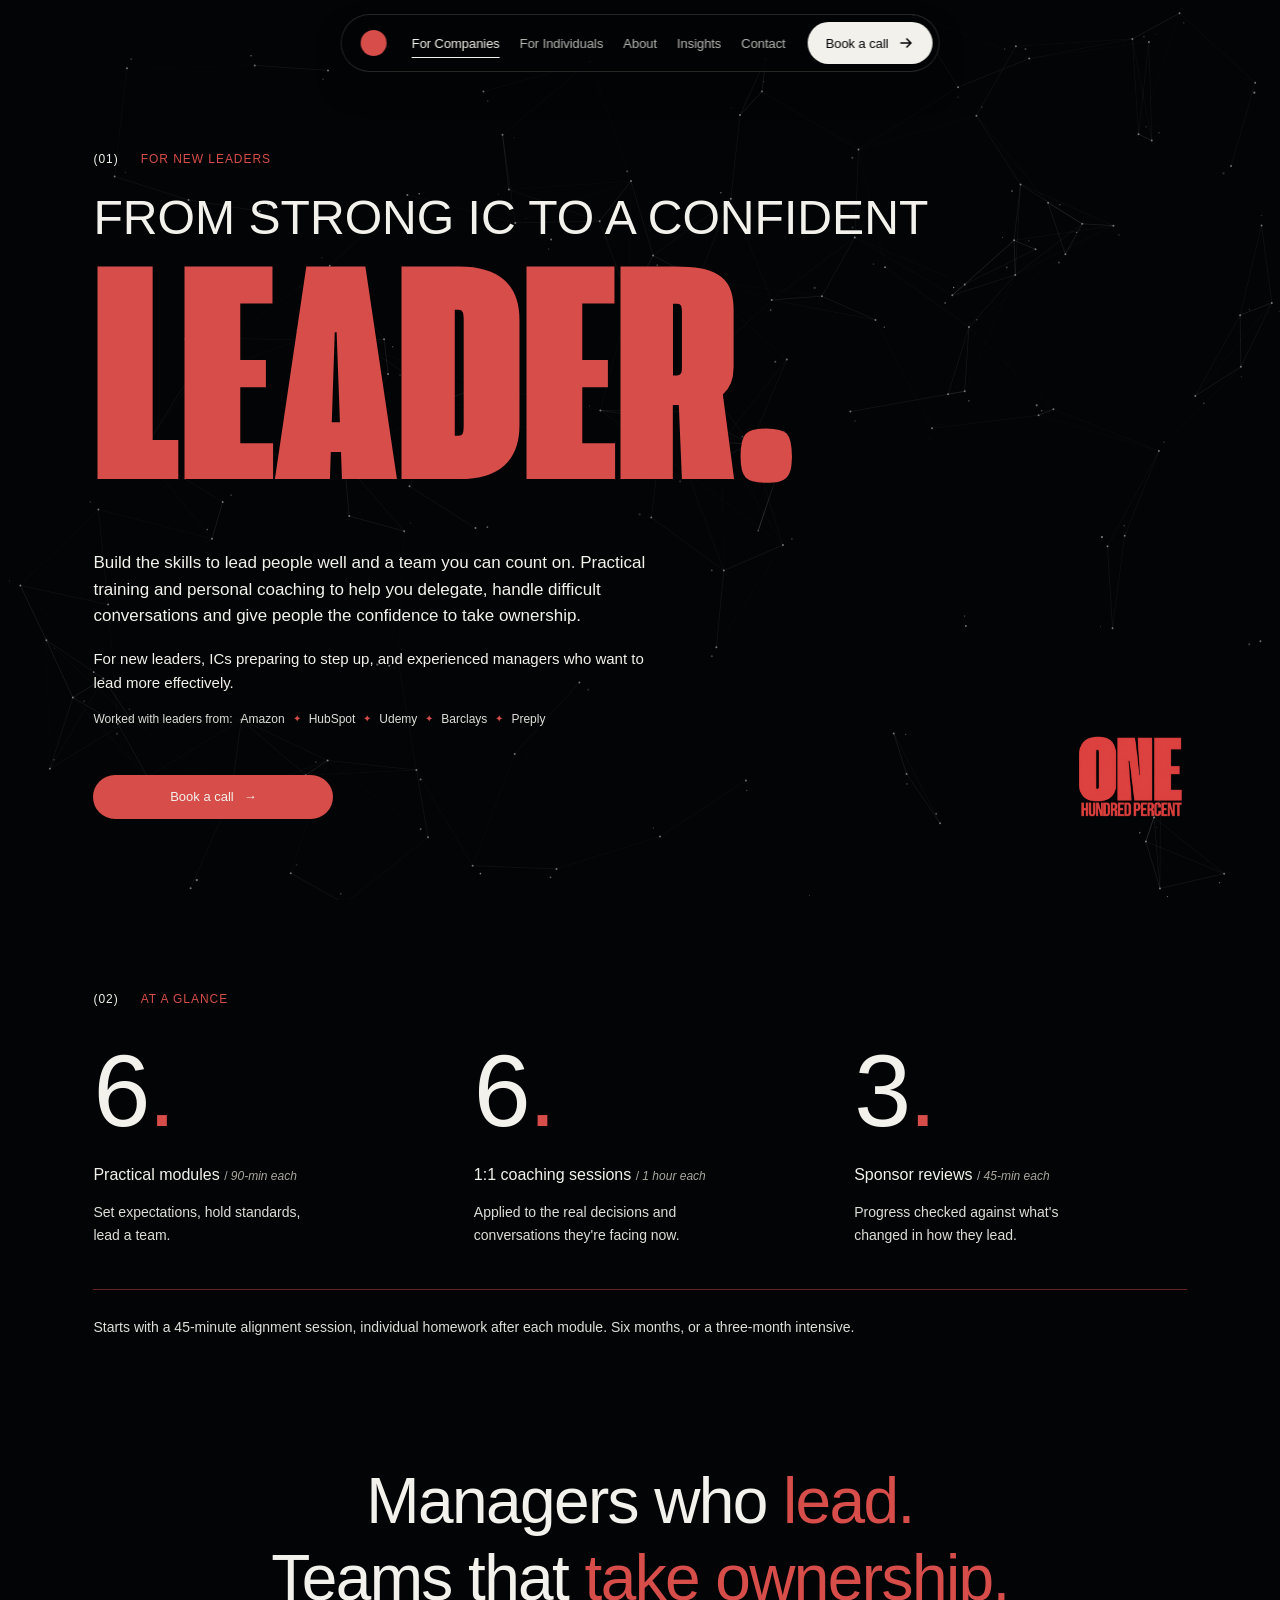
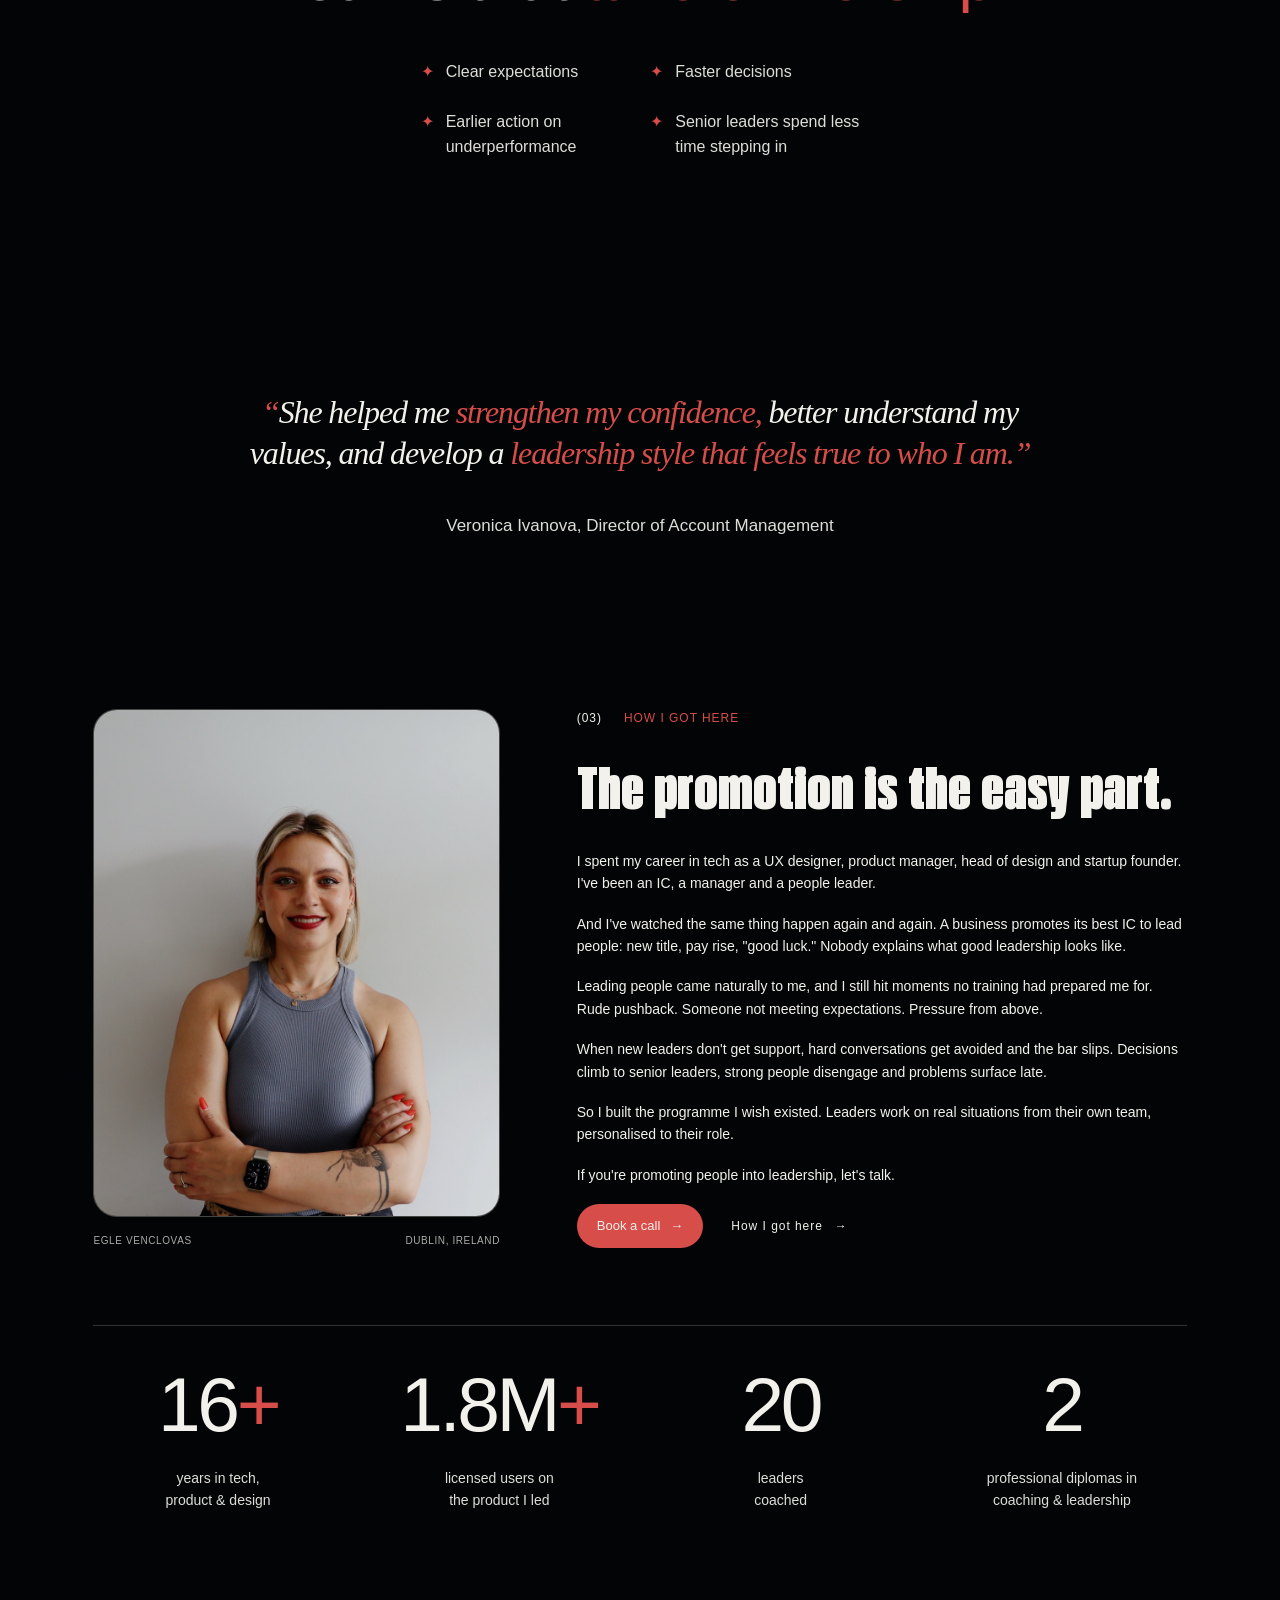
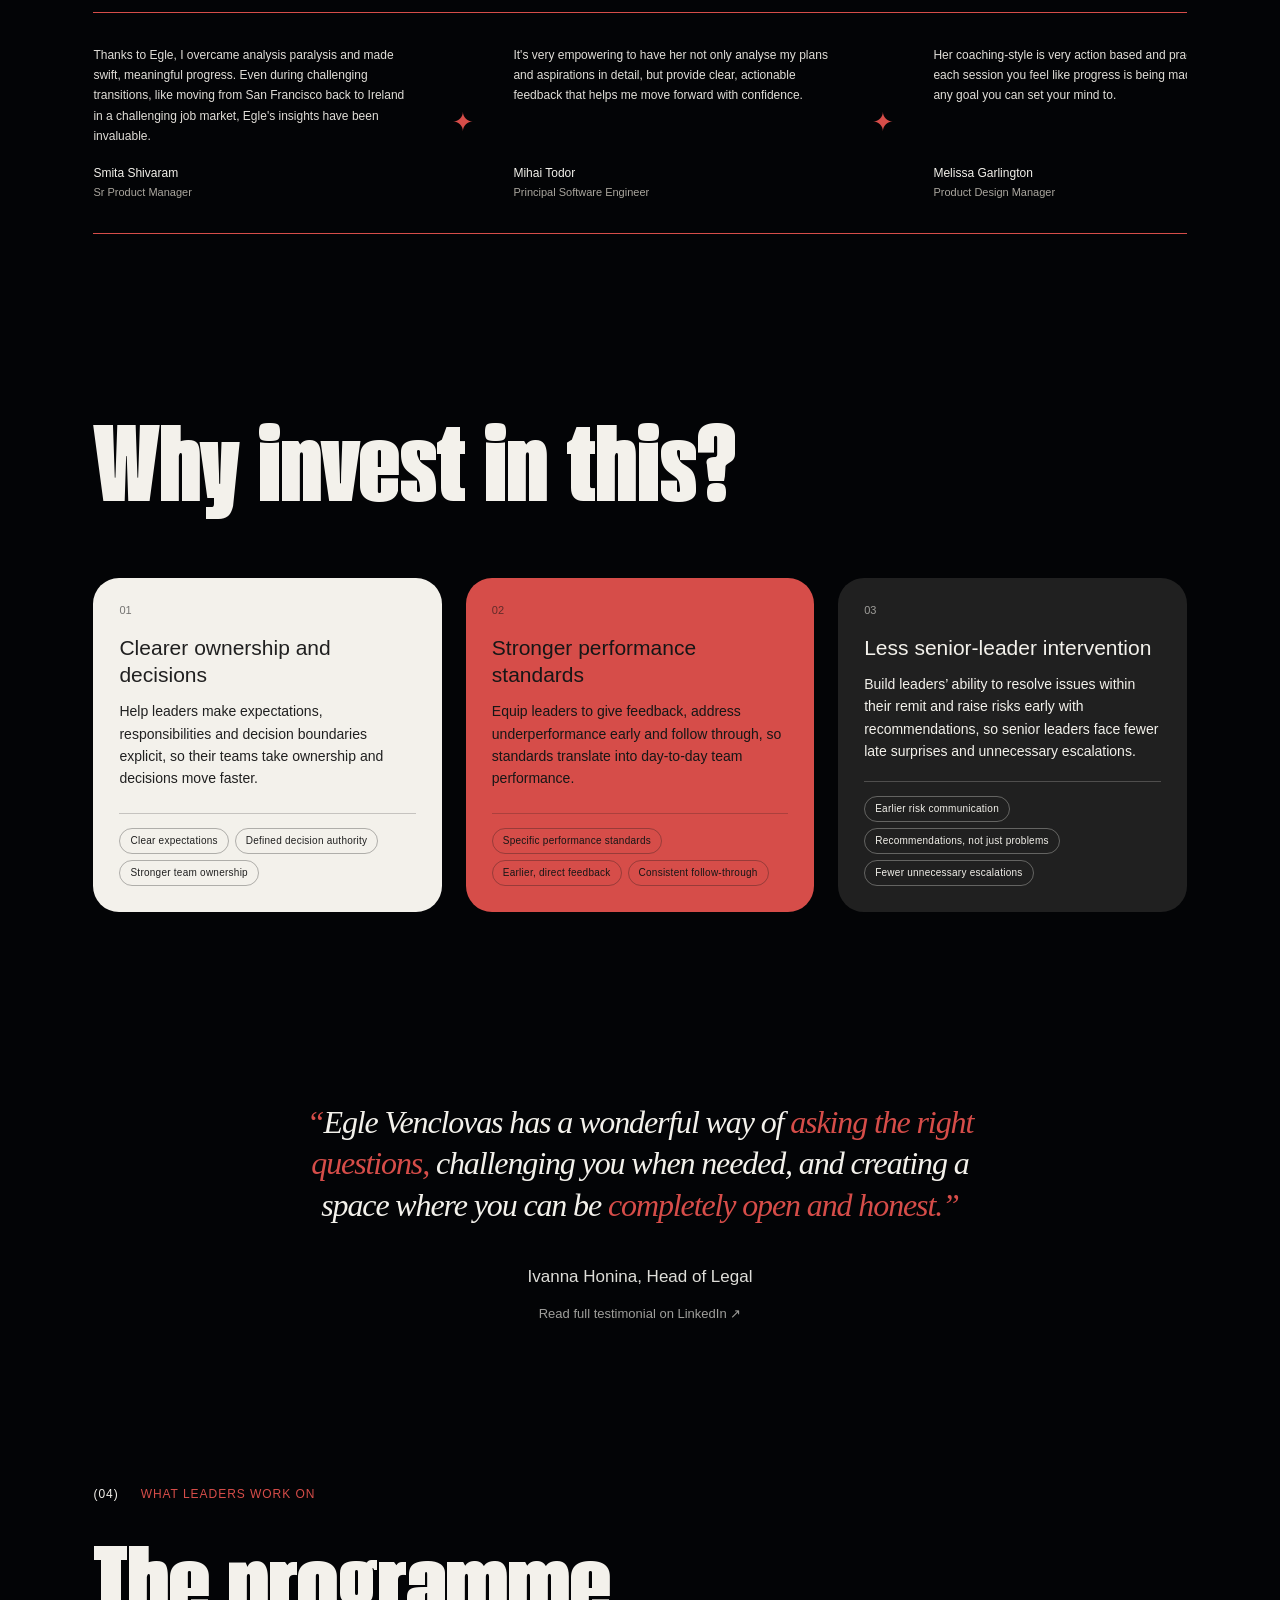
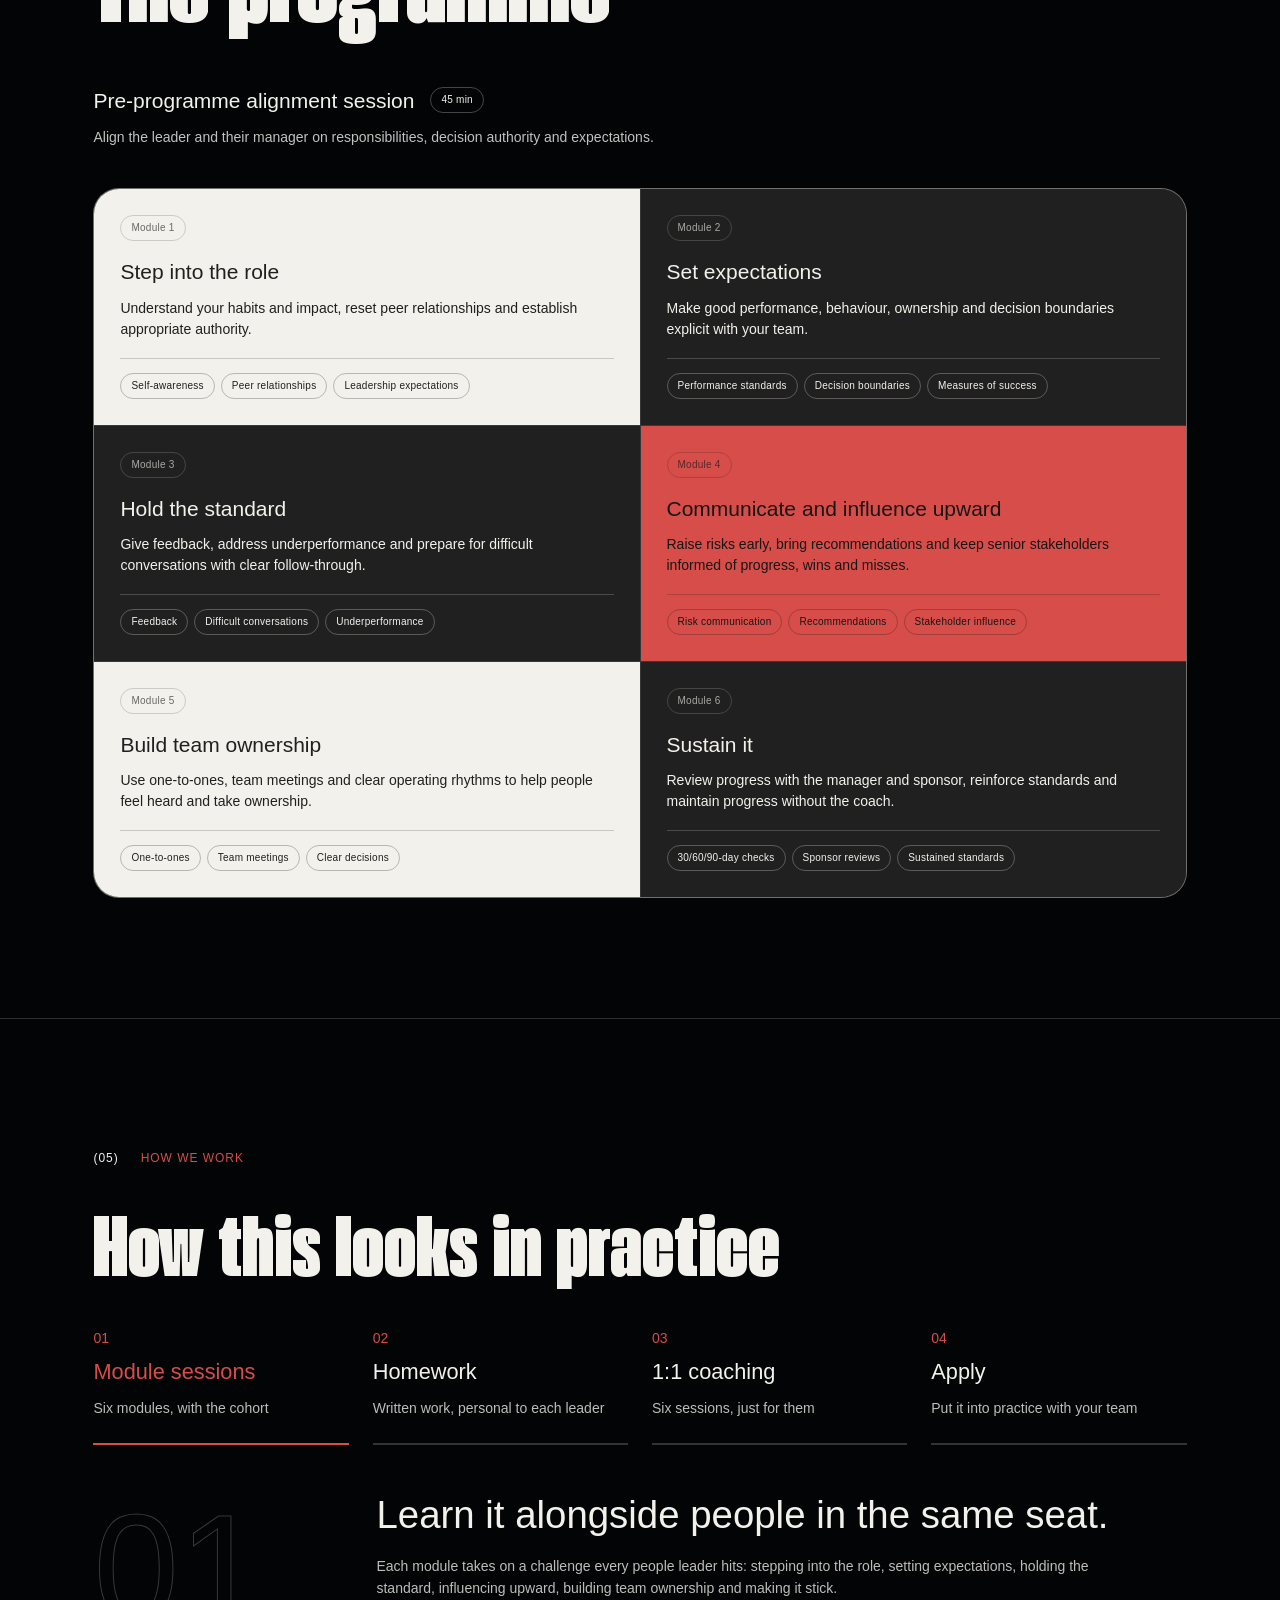
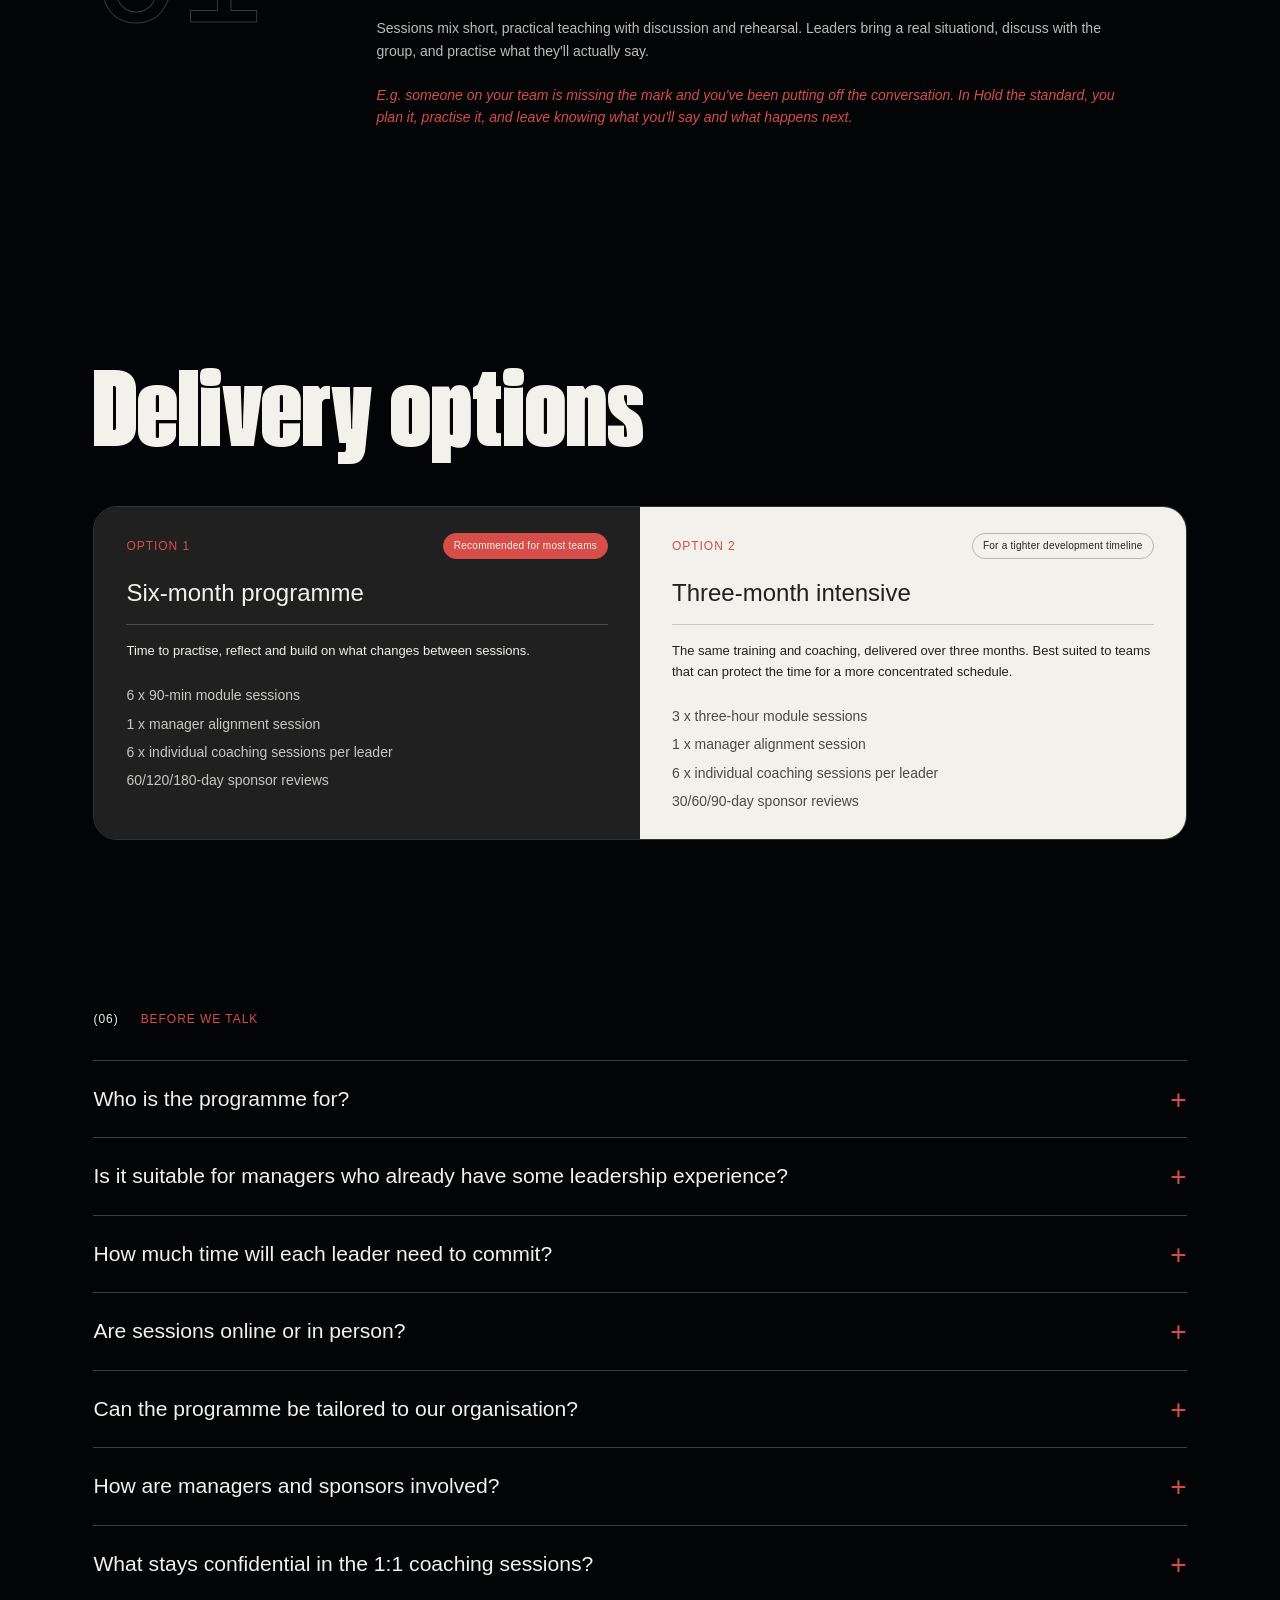
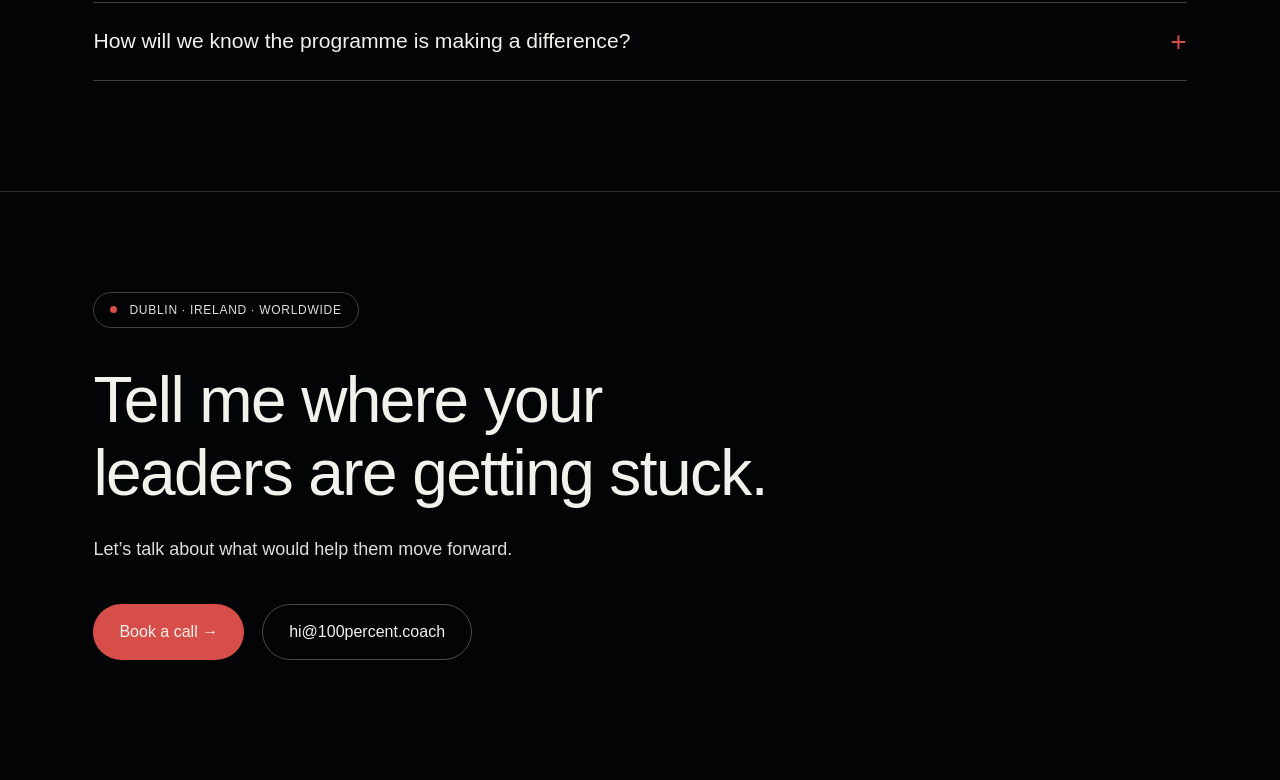
==== companies-page/index.html @ bfb91a90 "Publish website preview for device testing" ====
<!doctype html>
<html lang="en">
  <head>
    <meta charset="utf-8">
    <meta name="viewport" content="width=device-width, initial-scale=1">
    <title>Companies | ONE HUNDRED PERCENT</title>
    <link rel="preload" href="assets/Extenda-50Mega.woff" as="font" type="font/woff" crossorigin>
    <link rel="stylesheet" href="styles.css?v=about-links-1">
  </head>
  <body>
    <nav class="site-nav" aria-label="Main navigation">
      <a class="site-nav__brand" href="./" aria-label="ONE HUNDRED PERCENT — For Companies"><span aria-hidden="true"></span></a>
      <ul class="site-nav__links">
        <li><a href="./" aria-current="page">For Companies</a></li>
        <li><a href="../individuals-page/">For Individuals</a></li>
        <li><a href="../about-page/">About</a></li>
        <li><a href="../insights-page/">Insights</a></li>
        <li><a href="../contact-page/">Contact</a></li>
      </ul>
      <a class="site-nav__cta" href="https://tidycal.com/100percent/intro-call" target="_blank" rel="noopener noreferrer">
        <span>Book a call</span>
        <svg aria-hidden="true" viewBox="0 0 24 24" width="18" height="18"><path d="M5 12h14M13 6l6 6-6 6" fill="none" stroke="currentColor" stroke-width="2"/></svg>
      </a>
    </nav>
    <main id="main-content">
      <canvas class="hero__sky" aria-hidden="true"></canvas>
      <section class="hero" aria-labelledby="hero-title">
        <div class="hero__content">
          <p class="section-label hero__eyebrow"><span>(01)</span> FOR NEW LEADERS</p>
          <h1 id="hero-title">
            <span class="hero__intro">FROM STRONG IC TO A CONFIDENT</span>
            <span class="hero__headline">LEADER.</span>
          </h1>
          <p class="hero__description">Build the skills to lead people well and a team you can count on. Practical training and personal coaching to help you delegate, handle difficult conversations and give people the confidence to take ownership.</p>
          <p class="hero__audience">For new leaders, ICs preparing to step up, and experienced managers who want to lead more effectively.</p>
          <p class="hero__companies">Worked with leaders from: <span>Amazon</span><span class="hero__company-star" aria-hidden="true">✦</span><span>HubSpot</span><span class="hero__company-star" aria-hidden="true">✦</span><span>Udemy</span><span class="hero__company-star" aria-hidden="true">✦</span><span>Barclays</span><span class="hero__company-star" aria-hidden="true">✦</span><span>Preply</span></p>
          <a class="hero__cta" href="https://tidycal.com/100percent/intro-call" target="_blank" rel="noopener noreferrer">Book a call <span aria-hidden="true">→</span></a>
        </div>
        <div class="hero__brand"><img src="assets/brand-logo-transparent.png" alt="ONE HUNDRED PERCENT" width="300" height="240"></div>
      </section>
      <section class="programme-overview" id="programme-overview" aria-label="Programme overview">
        <p class="section-label"><span>(02)</span> At a glance</p>
        <div class="programme-overview__grid">
          <div class="programme-overview__item">
            <span class="programme-overview__number">6</span>
            <h2>Practical modules <span class="programme-overview__duration">/ <em>90-min each</em></span></h2>
            <p>Set expectations, hold standards,<br class="desktop-break"> lead a team.</p>
          </div>
          <div class="programme-overview__item">
            <span class="programme-overview__number">6</span>
            <h2>1:1 coaching sessions <span class="programme-overview__duration">/ <em>1 hour each</em></span></h2>
            <p>Applied to the real decisions and<br class="desktop-break"> conversations they're facing now.</p>
          </div>
          <div class="programme-overview__item">
            <span class="programme-overview__number">3</span>
            <h2>Sponsor reviews <span class="programme-overview__duration">/ <em>45-min each</em></span></h2>
            <p>Progress checked against what's<br class="desktop-break"> changed in how they lead.</p>
          </div>
        </div>
        <div class="programme-outcome" id="programme-outcome">
        <p class="programme-overview__timing">Starts with a 45-minute alignment session,  individual homework after each module. Six months, or a three-month intensive.</p>

          <h2>Managers who <span>lead.</span><br>Teams that <span>take ownership.</span></h2>
          <ul class="programme-outcome__points">
            <li><span>Clear expectations</span></li>
            <li><span>Faster decisions</span></li>
            <li><span>Earlier action on<br>underperformance</span></li>
            <li><span>Senior leaders spend less<br>time stepping in</span></li>
          </ul>
        </div>
      </section>
      <section class="testimonials testimonials--before-about" aria-label="Leadership coaching testimonial">
        <figure class="testimonial">
          <blockquote><p>She helped me <span>strengthen my confidence,</span> better understand my values, and develop a <span>leadership style that feels true to who I am.</span></p></blockquote>
          <figcaption>Veronica Ivanova, Director of Account Management</figcaption>
        </figure>
      </section>
      <section class="about-egle" id="about-egle" aria-label="About Egle">
        <figure class="about-egle__portrait">
          <div class="about-egle__photo">
            <img src="assets/egle-profile.jpg?v=2" alt="Egle Venclovas" width="1800" height="1200" loading="lazy">
          </div>
          <figcaption class="about-egle__caption" id="about-caption"><span>EGLE VENCLOVAS</span><span>DUBLIN, IRELAND</span></figcaption>
        </figure>
        <div class="about-egle__copy">
          <p class="section-label"><span>(03)</span> How i got here</p>
        <h2 class="about-egle__headline">The promotion is the easy part.</h2>
          <p>I spent my career in tech as a UX designer, product manager, head of design and startup founder. I&#x27;ve been an IC, a manager and a people leader.</p>
          <p>And I&#x27;ve watched the same thing happen again and again. A business promotes its best IC to lead people: new title, pay rise, &quot;good luck.&quot; Nobody explains what good leadership looks like.</p>
          <p>Leading people came naturally to me, and I still hit moments no training had prepared me for. Rude pushback. Someone not meeting expectations. Pressure from above.</p>
          <p>When new leaders don&#x27;t get support, hard conversations get avoided and the bar slips. Decisions climb to senior leaders, strong people disengage and problems surface late.</p>
          <p>So I built the programme I wish existed. Leaders work on real situations from their own team, personalised to their role.</p>
          <p>If you&#x27;re promoting people into leadership, let&#x27;s talk.</p>
          <div class="about-egle__actions"><a class="about-egle__cta" href="https://tidycal.com/100percent/intro-call" target="_blank" rel="noopener noreferrer">Book a call <span aria-hidden="true">→</span></a><a class="about-egle__story-link" href="../about-page/">How I got here <span aria-hidden="true">→</span></a></div>
        </div>
        <div class="about-egle__experience" id="experience" aria-label="Experience and qualifications">
          <div class="about-egle__stat"><span class="about-egle__stat-number">16<span>+</span></span><span class="about-egle__stat-label">years in tech,<br> product &amp; design</span></div>
          <div class="about-egle__stat"><span class="about-egle__stat-number about-egle__stat-number--wide">1.8M<span>+</span></span><span class="about-egle__stat-label">licensed users on<br> the product I led</span></div>
          <div class="about-egle__stat"><span class="about-egle__stat-number">20</span><span class="about-egle__stat-label">leaders<br> coached</span></div>
          <div class="about-egle__stat"><span class="about-egle__stat-number">2</span><span class="about-egle__stat-label">professional diplomas in<br> coaching &amp; leadership</span></div>
        </div>
      </section>
      <section id="testimonials" class="recommendations" aria-label="Coaching testimonials">
        <div class="recommendations__strip" tabindex="0">
          <div class="recommendations__track">
            <div class="recommendations__group"><figure class="recommendation-card"><blockquote><p>Thanks to Egle, I overcame analysis paralysis and made swift, meaningful progress. Even during challenging transitions, like moving from San Francisco back to Ireland in a challenging job market, Egle&#x27;s insights have been invaluable.</p></blockquote><figcaption>Smita Shivaram<span>Sr Product Manager</span></figcaption></figure><span class="recommendations__star" aria-hidden="true">✦</span><figure class="recommendation-card"><blockquote><p>It&#x27;s very empowering to have her not only analyse my plans and aspirations in detail, but provide clear, actionable feedback that helps me move forward with confidence.</p></blockquote><figcaption>Mihai Todor<span>Principal Software Engineer</span></figcaption></figure><span class="recommendations__star" aria-hidden="true">✦</span><figure class="recommendation-card"><blockquote><p>Her coaching-style is very action based and pragmatic. With each session you feel like progress is being made towards any goal you can set your mind to.</p></blockquote><figcaption>Melissa Garlington<span>Product Design Manager</span></figcaption></figure><span class="recommendations__star" aria-hidden="true">✦</span><figure class="recommendation-card"><blockquote><p>It was honest. It was deep. And it was exactly what I needed to move forward with greater momentum in both life and career.</p></blockquote><figcaption>Laura Hesse<span>Product Owner</span></figcaption></figure><span class="recommendations__star" aria-hidden="true">✦</span></div>
            <div class="recommendations__group" aria-hidden="true"><figure class="recommendation-card"><blockquote><p>Thanks to Egle, I overcame analysis paralysis and made swift, meaningful progress. Even during challenging transitions, like moving from San Francisco back to Ireland in a challenging job market, Egle&#x27;s insights have been invaluable.</p></blockquote><figcaption>Smita Shivaram<span>Sr Product Manager</span></figcaption></figure><span class="recommendations__star" aria-hidden="true">✦</span><figure class="recommendation-card"><blockquote><p>It&#x27;s very empowering to have her not only analyse my plans and aspirations in detail, but provide clear, actionable feedback that helps me move forward with confidence.</p></blockquote><figcaption>Mihai Todor<span>Principal Software Engineer</span></figcaption></figure><span class="recommendations__star" aria-hidden="true">✦</span><figure class="recommendation-card"><blockquote><p>Her coaching-style is very action based and pragmatic. With each session you feel like progress is being made towards any goal you can set your mind to.</p></blockquote><figcaption>Melissa Garlington<span>Product Design Manager</span></figcaption></figure><span class="recommendations__star" aria-hidden="true">✦</span><figure class="recommendation-card"><blockquote><p>It was honest. It was deep. And it was exactly what I needed to move forward with greater momentum in both life and career.</p></blockquote><figcaption>Laura Hesse<span>Product Owner</span></figcaption></figure><span class="recommendations__star" aria-hidden="true">✦</span></div>
          </div>
        </div>
      </section>
      <section class="investment" id="why-invest" aria-labelledby="investment-title">
        <h2 id="investment-title">Why invest in this?</h2>
        <div class="investment__cards">
          <article class="investment-card investment-card--paper" tabindex="0" role="button" aria-pressed="false">
            <span class="investment-card__number" aria-hidden="true">01</span>
            <h3>Clearer ownership and decisions</h3>
            <p>Help leaders make expectations, responsibilities and decision boundaries explicit, so their teams take ownership and decisions move faster.</p>
            <ul>
              <li>Clear expectations</li>
              <li>Defined decision authority</li>
              <li>Stronger team ownership</li>
            </ul>
          </article>
          <article class="investment-card investment-card--coral" tabindex="0" role="button" aria-pressed="false">
            <span class="investment-card__number" aria-hidden="true">02</span>
            <h3>Stronger performance standards</h3>
            <p>Equip leaders to give feedback, address underperformance early and follow through, so standards translate into day-to-day team performance.</p>
            <ul>
              <li>Specific performance standards</li>
              <li>Earlier, direct feedback</li>
              <li>Consistent follow-through</li>
            </ul>
          </article>
          <article class="investment-card investment-card--charcoal" tabindex="0" role="button" aria-pressed="false">
            <span class="investment-card__number" aria-hidden="true">03</span>
            <h3>Less senior-leader intervention</h3>
            <p>Build leaders’ ability to resolve issues within their remit and raise risks early with recommendations, so senior leaders face fewer late surprises and unnecessary escalations.</p>
            <ul>
              <li>Earlier risk communication</li>
              <li>Recommendations, not just problems</li>
              <li>Fewer unnecessary escalations</li>
            </ul>
          </article>
        </div>
      </section>
      <section id="ivanna-testimonial" class="testimonials testimonials--before-about" aria-label="Leadership coaching testimonial">
        <figure class="testimonial">
          <blockquote><p>Egle Venclovas has a wonderful way of <span>asking the right questions,</span> challenging you when needed, and creating a space where you can be <span>completely open and honest.</span></p></blockquote>
          <figcaption>Ivanna Honina, Head of Legal<br><a class="testimonial__source" href="https://lnkd.in/p/dhivA6fC" target="_blank" rel="noopener noreferrer">Read full testimonial on LinkedIn ↗</a></figcaption>
        </figure>
      </section>
      <section class="programme" id="programme" aria-labelledby="programme-title">
        <p class="section-label"><span>(04)</span> What leaders work on</p>
        <h2 id="programme-title">The programme</h2>
        <div class="programme__alignment">
          <div><h3>Pre-programme alignment session</h3><span class="programme__pill">45 min</span></div>
          <p>Align the leader and their manager on responsibilities, decision authority and expectations.</p>
        </div>
        <div class="programme__modules">
          <article class="programme__module programme__module--paper">
            <div class="programme__meta"><span class="programme__pill">Module 1</span></div>
            <h3>Step into the role</h3>
            <p>Understand your habits and impact, reset peer relationships and establish appropriate authority.</p>
            <ul><li>Self-awareness</li><li>Peer relationships</li><li>Leadership expectations</li></ul>
          </article>
          <article class="programme__module programme__module--charcoal">
            <div class="programme__meta"><span class="programme__pill">Module 2</span></div>
            <h3>Set expectations</h3>
            <p>Make good performance, behaviour, ownership and decision boundaries explicit with your team.</p>
            <ul><li>Performance standards</li><li>Decision boundaries</li><li>Measures of success</li></ul>
          </article>
          <article class="programme__module programme__module--charcoal">
            <div class="programme__meta"><span class="programme__pill">Module 3</span></div>
            <h3>Hold the standard</h3>
            <p>Give feedback, address underperformance and prepare for difficult conversations with clear follow-through.</p>
            <ul><li>Feedback</li><li>Difficult conversations</li><li>Underperformance</li></ul>
          </article>
          <article class="programme__module programme__module--coral">
            <div class="programme__meta"><span class="programme__pill">Module 4</span></div>
            <h3>Communicate and influence upward</h3>
            <p>Raise risks early, bring recommendations and keep senior stakeholders informed of progress, wins and misses.</p>
            <ul><li>Risk communication</li><li>Recommendations</li><li>Stakeholder influence</li></ul>
          </article>
          <article class="programme__module programme__module--paper">
            <div class="programme__meta"><span class="programme__pill">Module 5</span></div>
            <h3>Build team ownership</h3>
            <p>Use one-to-ones, team meetings and clear operating rhythms to help people feel heard and take ownership.</p>
            <ul><li>One-to-ones</li><li>Team meetings</li><li>Clear decisions</li></ul>
          </article>
          <article class="programme__module programme__module--charcoal">
            <div class="programme__meta"><span class="programme__pill">Module 6</span></div>
            <h3>Sustain it</h3>
            <p>Review progress with the manager and sponsor, reinforce standards and maintain progress without the coach.</p>
            <ul><li>30/60/90-day checks</li><li>Sponsor reviews</li><li>Sustained standards</li></ul>
          </article>
        </div>
      </section>
      <section class="difference practice" id="how-its-different" aria-labelledby="difference-title">
        <p class="section-label"><span>(05)</span> How we work</p>
        <h2 id="difference-title">How this looks in practice</h2>
        <div class="practice__steps">
          <div class="practice__step">
            <button class="practice__tab" id="practice-tab-1" aria-expanded="true" aria-controls="practice-panel-1" type="button"><span class="practice__number">01</span><span class="practice__name">Module sessions</span><span class="practice__description">Six modules, with the cohort</span></button>
            <div class="practice__panel" id="practice-panel-1" role="region" aria-labelledby="practice-tab-1">
              <span class="practice__watermark" aria-hidden="true">01</span>
              <div><h3>Learn it alongside people in the same seat.</h3><p>Each module takes on a challenge every people leader hits: stepping into the role, setting expectations, holding the standard, influencing upward, building team ownership and making it stick.</p><p>Sessions mix short, practical teaching with discussion and rehearsal. Leaders bring a real situationd, discuss with the group, and practise what they&#x27;ll actually say.</p><p class="practice__scenario"><em>E.g. someone on your team is missing the mark and you&#x27;ve been putting off the conversation. In Hold the standard, you plan it, practise it, and leave knowing what you&#x27;ll say and what happens next.</em></p></div>
            </div>
          </div>
          <div class="practice__step">
            <button class="practice__tab" id="practice-tab-2" aria-expanded="false" aria-controls="practice-panel-2" type="button"><span class="practice__number">02</span><span class="practice__name">Homework</span><span class="practice__description">Written work, personal to each leader</span></button>
            <div class="practice__panel" id="practice-panel-2" role="region" aria-labelledby="practice-tab-2" hidden>
              <span class="practice__watermark" aria-hidden="true">02</span>
              <div><h3>Real examples, not right answers.</h3><p>After each module, leaders complete a piece of structured written work. The first is about themselves: the values they lead by, the strengths that got them promoted, and the habits that could get in the way when they&#x27;re under pressure. Later work turns to the team: expectations, decision ownership, a difficult conversation.</p><p>There are no ideal answers. Leaders write about real moments from their own work, not what a good manager is supposed to say. They bring it to their coaching session, so the conversation starts from something specific.</p><p class="practice__scenario"><em>E.g. after the first module, each leader names a strength that helped them succeed as an individual contributor and writes about a recent moment where it didn&#x27;t work with their team.</em></p></div>
            </div>
          </div>
          <div class="practice__step">
            <button class="practice__tab" id="practice-tab-3" aria-expanded="false" aria-controls="practice-panel-3" type="button"><span class="practice__number">03</span><span class="practice__name">1:1 coaching</span><span class="practice__description">Six sessions, just for them</span></button>
            <div class="practice__panel" id="practice-panel-3" role="region" aria-labelledby="practice-tab-3" hidden>
              <span class="practice__watermark" aria-hidden="true">03</span>
              <div><h3>Explore and rehearse</h3><p>Each leader has six individual sessions with me. They bring their homework and whatever is hardest right now, and we start from there.</p><p>I&#x27;ll question the assumptions and habits behind how they&#x27;re leading, say what I see, and help them work out what to do about it. Then we rehearse the conversations and decisions they need to own, so they&#x27;re not trying them for the first time with their team.</p><p>Every session ends with one practical next step to take before we meet again.</p><p class="practice__scenario"><em>E.g. a leader brings the feedback conversation they&#x27;ve prepared. We look at what&#x27;s making it hard to start, practise the opening, and rehearse how they&#x27;ll handle pushback.</em></p></div>
            </div>
          </div>
          <div class="practice__step">
            <button class="practice__tab" id="practice-tab-4" aria-expanded="false" aria-controls="practice-panel-4" type="button"><span class="practice__number">04</span><span class="practice__name">Apply</span><span class="practice__description">Put it into practice with your team</span></button>
            <div class="practice__panel" id="practice-panel-4" role="region" aria-labelledby="practice-tab-4" hidden>
              <span class="practice__watermark" aria-hidden="true">04</span>
              <div><h3>Use it at work</h3><p>Between sessions, leaders take the next step they agreed in coaching. They have the conversation, clarify an expectation or make the decision they’ve been putting off.</p><p>They bring what happened back to the next module or coaching session: what they tried, how people responded and what still needs work. We use that to decide what comes next.</p><p class="practice__scenario"><em>E.g. a leader has the feedback conversation they rehearsed, agrees what needs to change and follows up. In their next session, we look at how it went and what they need to do next.</em></p></div>
            </div>
          </div>
        </div>
      </section>
      <section class="delivery" id="delivery" aria-labelledby="delivery-title">
        <h2 id="delivery-title">Delivery options</h2>
        <div class="delivery__options">
          <article class="delivery__option">
            <div class="delivery__header"><span class="delivery__label">Option 1</span><span class="delivery__fit">Recommended for most teams</span></div>
            <h3>Six-month programme</h3>
            <div class="delivery__intro"><p>Time to practise, reflect and build on what changes between sessions.</p></div>
            <ul><li>6 x 90-min module sessions</li><li>1 x manager alignment session</li><li>6 x individual coaching sessions per leader</li><li>60/120/180-day sponsor reviews</li></ul>
          </article>
          <article class="delivery__option">
            <div class="delivery__header"><span class="delivery__label">Option 2</span><span class="delivery__fit">For a tighter development timeline</span></div>
            <h3>Three-month intensive</h3>
            <div class="delivery__intro"><p>The same training and coaching, delivered over three months. Best suited to teams that can protect the time for a more concentrated schedule.</p></div>
            <ul><li>3 x three-hour module sessions</li><li>1 x manager alignment session</li><li>6 x individual coaching sessions per leader</li><li>30/60/90-day sponsor reviews</li></ul>
          </article>
        </div>
      </section>
      <section class="faq" aria-label="Frequently asked questions">
        <p class="section-label"><span>(06)</span> Before we talk</p>
        <details class="faq__item"><summary>Who is the programme for?</summary><p>New people leaders in tech companies, including Design, Product, Engineering, Sales and Customer Success.</p></details>
        <details class="faq__item"><summary>Is it suitable for managers who already have some leadership experience?</summary><p>Yes. The programme is tailored to their experience and the leadership challenges they’re facing now.</p></details>
        <details class="faq__item"><summary>How much time will each leader need to commit?</summary><p>Nine hours of module sessions and six 1:1 coaching sessions per leader, plus alignment, reviews and applying the learning at work.</p></details>
        <details class="faq__item"><summary>Are sessions online or in person?</summary><p>Both module sessions and 1:1 coaching can take place online or in person.</p></details>
        <details class="faq__item"><summary>Can the programme be tailored to our organisation?</summary><p>Always. The programme is tailored to your organisation and each leader’s role, team and development needs. Modules can also vary accordingly.</p></details>
        <details class="faq__item"><summary>How are managers and sponsors involved?</summary><p>Each leader starts with a 45-minute alignment session with their manager. Three sponsor reviews check progress throughout the programme.</p></details>
        <details class="faq__item"><summary>What stays confidential in the 1:1 coaching sessions?</summary><p>Coaching conversations stay between the leader and me, unless they explicitly agree to share something with their company or someone is in danger.</p></details>
        <details class="faq__item"><summary>How will we know the programme is making a difference?</summary><p>We agree what progress should look like at the start, then review changes in how each leader handles real decisions, conversations and team challenges.</p></details>
      </section>
      <section class="closing-contact" id="contact" aria-labelledby="closing-title">
        <p class="closing-contact__location"><span aria-hidden="true"></span>Dublin · Ireland · Worldwide</p>
        <h2 id="closing-title">Tell me where your leaders are getting stuck.</h2>
        <p class="closing-contact__description">Let’s talk about what would help them move forward.</p>
        <div class="closing-contact__actions">
          <a class="closing-contact__booking" href="https://tidycal.com/100percent/intro-call" target="_blank" rel="noopener noreferrer">Book a call →</a>
          <a class="closing-contact__email" href="mailto:hi@100percent.coach">hi@100percent.coach</a>
        </div>
      </section>
    </main>
    <script src="night-sky.js?v=constellations-interactive-2" defer></script>
    <script src="navigation.js" defer></script>
    <script src="practice.js" defer></script>
    <script src="scroll-reveals.js" defer></script>
  </body>
</html>
---- companies-page/styles.css ----
@font-face {
  font-family: "Extenda 50 Mega";
  src: url("assets/Extenda-50Mega.woff") format("woff");
  font-style: normal;
  font-weight: 400;
  font-display: swap;
}

:root {
  --coral: #d64d49;
  --paper: #f3f1eb;
  --button: #353535;
}

*, *::before, *::after { box-sizing: border-box; }
body { margin: 0; background: #252525; color: var(--paper); font-family: -apple-system, BlinkMacSystemFont, "Segoe UI", Arial, sans-serif; }

.hero {
  position: relative;
  min-height: 652px;
  min-height: max(652px, 100svh);
  padding: 150px 9.5% 66px;
  background: transparent;
}
#main-content { position: relative; isolation: isolate; background: #030406; }
.hero__sky { position: fixed; inset: 0; width: 100%; height: 100%; pointer-events: none; z-index: -1; }
.hero__content { max-width: 1000px; }
.hero__eyebrow { margin: 0 0 22px 12px; color: var(--coral); font-size: 16px; line-height: 20px; font-weight: 700; }
h1 { margin: 0; font-weight: 400; }
.hero__intro { display: block; font-size: clamp(24px, 3.76vw, 52px); line-height: 1.15; white-space: nowrap; }
.hero__headline { display: block; margin-top: 17px; color: var(--coral); font-family: "Extenda 50 Mega", Impact, sans-serif; font-size: clamp(150px, 25vw, 340px); font-weight: 400; line-height: .8; letter-spacing: normal; }
.hero__description { margin: 32px 0 36px 12px; font-size: 27px; line-height: 1.28; font-weight: 400; }
.hero__cta { display: block; width: 402px; max-width: 100%; min-height: 50px; padding: 12px 24px; border: 0; border-radius: 999px; background: var(--button); color: var(--paper); font: inherit; font-size: 18px; line-height: 26px; }
.hero__cta:focus-visible { outline: 2px solid var(--paper); outline-offset: 5px; }
.hero__marks { position: absolute; width: 42px; display: grid; gap: 12.6px; right: 30px; bottom: 70px; }

@media (max-width: 700px) {
  .hero { min-height: 100svh; padding: 180px 7% 100px; }
  .hero__eyebrow { margin-left: 0; font-size: 14px; }
  .hero__intro { max-width: 520px; white-space: normal; font-size: clamp(23px, 4.6vw, 32px); }
  .hero__headline { margin-top: 22px; font-size: 29vw; }
  .hero__description { margin: 28px 0 30px; max-width: 540px; font-size: 21px; line-height: 1.4; }
  .desktop-break { display: none; }
  .hero__cta { font-size: 16px; }
  .hero__marks { width: 22px; gap: 6.6px; right: 20px; bottom: 12px; }
}

/* Floating navigation, following the supplied DayNight reference. */
.site-nav {
  position: fixed; top: 14px; left: 50%; translate: -50% 0;
  z-index: 50; display: flex; align-items: center; gap: 28px;
  width: max-content; max-width: calc(100% - 24px);
  padding: 8px 8px 8px 22px;
  background: rgba(3, 4, 6, .78);
  backdrop-filter: blur(22px) saturate(1.3);
  -webkit-backdrop-filter: blur(22px) saturate(1.3);
  border: 1px solid rgba(243, 241, 235, .14); border-radius: 999px;
  box-shadow: 0 16px 44px -20px rgba(0, 0, 0, .62);
  font-size: 16px; font-weight: 500; letter-spacing: -.005em;
  transition: padding .35s cubic-bezier(.16, 1, .3, 1), background .4s, border-color .4s, box-shadow .4s;
  animation: nav-enter .7s cubic-bezier(.16, 1, .3, 1) both;
}
.site-nav.is-scrolled { padding-block: 6px; background: rgba(3, 4, 6, .92); border-color: rgba(243, 241, 235, .18); box-shadow: 0 18px 48px -20px rgba(0, 0, 0, .7); }
.site-nav a { color: inherit; text-decoration: none; }
.site-nav__brand { display: flex; align-items: center; justify-content: center; min-width: 32px; min-height: 44px; }
.site-nav__brand span { display: block; width: 30px; height: 30px; background: var(--coral); border-radius: 50%; }
.site-nav__links { display: flex; align-items: center; gap: 26px; list-style: none; margin: 0; padding: 0; }
.site-nav__links a { display: flex; align-items: center; position: relative; min-height: 44px; white-space: nowrap; color: rgba(243, 241, 235, .75); transition: color .2s; }
.site-nav__links a::after { content: ""; position: absolute; left: 0; right: 0; bottom: 7px; height: 1px; background: var(--paper); transform: scaleX(0); transform-origin: left; transition: transform .4s cubic-bezier(.7, 0, .2, 1); }
.site-nav__links a:hover, .site-nav__links a[aria-current="page"] { color: var(--paper); }
.site-nav__links a:hover::after, .site-nav__links a[aria-current="page"]::after { transform: scaleX(1); }
.site-nav__cta { display: inline-flex; justify-content: center; align-items: center; gap: 12px; padding: 17px 24px; border: 0; border-radius: 999px; background: var(--paper); color: #030406 !important; font: inherit; white-space: nowrap; cursor: pointer; transition: opacity .25s, background .25s; }
.site-nav__cta:hover { opacity: .88; }
.site-nav__cta svg { flex-shrink: 0; transition: transform .3s; }
.site-nav__cta:hover svg { transform: translateX(3px); }
.site-nav :focus-visible { outline: 2px solid var(--coral); outline-offset: 4px; }
@keyframes nav-enter { from { opacity: 0; transform: translateY(-18px); } to { opacity: 1; transform: translateY(0); } }
@media (max-width: 1000px) {
  .site-nav { gap: 16px; font-size: 14px; padding-left: 16px; }
  .site-nav__links { gap: 16px; }
  .site-nav__cta { padding: 14px 18px; }
}
@media (max-width: 800px) {
  .site-nav { top: 10px; display: grid; grid-template-columns: 1fr auto; width: calc(100% - 24px); max-width: 560px; gap: 0 12px; padding: 6px 12px; border-radius: 28px; }
  .site-nav__brand { justify-content: flex-start; }
  .site-nav__links { grid-column: 1 / -1; grid-row: 2; gap: 18px; overflow-x: auto; scrollbar-width: thin; padding: 0 2px 4px; }
  .site-nav__cta { grid-column: 2; grid-row: 1; min-height: 44px; padding: 10px 16px; }
  .hero { padding-top: 180px; }
}
@media (prefers-reduced-motion: reduce) {
  .site-nav, .site-nav__links a, .site-nav__links a::after, .site-nav__cta, .site-nav__cta svg { animation: none; transition: none; }
}

.investment { padding: 90px 7.3% 120px; scroll-margin-top: 130px; }
.investment h2 { margin: 0 0 54px; color: var(--paper); font-family: "Extenda 50 Mega", Impact, sans-serif; font-weight: 400; font-size: clamp(76px, 9vw, 126px); line-height: .95; }
.investment__cards { display: grid; grid-template-columns: repeat(3, minmax(0, 1fr)); gap: 24px; }
.investment-card { display: flex; flex-direction: column; padding: 36px 32px 42px; border-radius: 32px; color: #202020; }
.investment-card--paper { background: var(--paper); }
.investment-card--coral { background: var(--coral); color: #161616; }
.investment-card--charcoal { background: #202020; color: var(--paper); }
.investment-card__number { font-size: 19px; opacity: .6; margin-bottom: 28px; }
.investment-card h3 { margin: 0 0 12px; font-family: inherit; font-size: 23px; line-height: 1.25; font-weight: 500; }
.investment-card p { margin: 0 0 30px; font-size: 16px; line-height: 1.55; }
.investment-card ul { display: flex; flex-wrap: wrap; align-content: flex-start; gap: 8px; margin: auto 0 0; padding: 20px 0 0; list-style: none; border-top: 1px solid color-mix(in srgb, currentColor 22%, transparent); }
.investment-card li { max-width: 100%; border: 1px solid color-mix(in srgb, currentColor 32%, transparent); border-radius: 999px; padding: 7px 12px; font-size: 12px; line-height: 1.4; letter-spacing: .025em; }
@media (max-width: 950px) {
  .investment { padding-inline: 7%; }
  .investment__cards { gap: 16px; }
  .investment-card { padding: 28px 24px 32px; }
  .investment-card p { font-size: 16px; }
}
@media (max-width: 700px) {
  .investment { padding: 64px 7% 80px; }
  .investment h2 { margin-bottom: 36px; }
  .investment__cards { grid-template-columns: 1fr; gap: 20px; }
  .investment-card { padding: 32px; }
  .investment-card h3 { font-size: 23px; }
  .investment-card p { font-size: 16px; }
}

.investment-card { position: relative; cursor: pointer; --card-glow: var(--coral); outline: none; transition: box-shadow .2s; }
.investment-card--coral { --card-glow: var(--paper); }
.investment-card::after { content: ""; position: absolute; inset: 0; border-radius: inherit; border: 2px solid transparent; pointer-events: none; transition: border-color .15s; }
.investment-card:hover::after, .investment-card:focus-visible::after, .investment-card.is-selected::after { border-color: var(--card-glow); }
.investment-card:focus-visible, .investment-card.is-selected { box-shadow: 0 0 0 2px var(--card-glow), 0 0 22px color-mix(in srgb, var(--card-glow) 35%, transparent); }
@media (prefers-reduced-motion: reduce) { .investment-card, .investment-card::after { transition: none; } }

/* Selection uses coral, with a light selection behind existing coral text. */
::selection { background: var(--coral); color: #161616; }
.hero__headline::selection, .hero__eyebrow::selection { background: var(--paper); color: var(--coral); }
.hero__marks span { display: block; width: 100%; aspect-ratio: 80 / 68; background: url("assets/X-light.png") center top / 100% auto no-repeat; }
.hero__marks span:nth-child(2) { background-position: center; }
.hero__marks span:nth-child(3) { background-position: center bottom; }
@media (hover: hover) and (prefers-reduced-motion: no-preference) {
  .hero__marks:hover span { animation: mark-spin 1.6s ease-in-out 1; }
}
@keyframes mark-spin { to { transform: rotate(360deg); } }


.hero__description { max-width: 620px; }

.programme { padding: 90px 7.3% 120px; scroll-margin-top: 110px; }
.programme h2 { margin: 0 0 42px; font-family: "Extenda 50 Mega", Impact, sans-serif; font-size: clamp(76px, 9vw, 126px); line-height: .95; font-weight: 400; }
.programme__alignment { display: grid; grid-template-columns: 1fr; gap: 12px; margin-bottom: 40px; }
.programme__alignment > div { display: flex; flex-wrap: wrap; align-items: center; gap: 16px; }
.programme__alignment h3 { font: inherit; font-size: 20px; margin: 0; }
.programme__alignment p { margin: 0; font-size: 16px; line-height: 1.6; color: rgba(243,241,235,.8); }
.programme__modules { display: grid; grid-template-columns: repeat(2,minmax(0,1fr)); gap: 1px; border: 1px solid rgba(243,241,235,.3); background: rgba(243,241,235,.22); border-radius: 26px; overflow: hidden; }
.programme__module { position: relative; display: flex; flex-direction: column; min-width: 0; padding: 26px; --module-glow: var(--coral); }
.programme__module--paper { background: var(--paper); color: #202020; }
.programme__module--charcoal { background: #202020; color: var(--paper); }
.programme__module--coral { background: var(--coral); color: #161616; --module-glow: var(--paper); }
.programme__module::after { content: ""; position: absolute; inset: 0; border: 2px solid transparent; pointer-events: none; transition: border-color .15s; }
.programme__module:hover::after { border-color: var(--module-glow); }
.programme__meta { display: flex; align-items: center; justify-content: space-between; gap: 12px; margin-bottom: 18px; font-size: 11px; }
.programme__meta > span:first-child { opacity: .65; }
.programme__pill, .programme__module li { border: 1px solid color-mix(in srgb,currentColor 28%,transparent); border-radius: 999px; padding: 5px 10px; font-size: 10px; line-height: 1.4; letter-spacing: .025em; }
.programme__module h3 { margin: 0 0 12px; font-family: inherit; font-size: 21px; font-weight: 500; line-height: 1.25; }
.programme__module p { margin: 0 0 18px; font-size: 14px; line-height: 1.5; }
.programme__module ul { display: flex; flex-wrap: wrap; gap: 6px; margin: auto 0 0; padding: 14px 0 0; list-style: none; border-top: 1px solid color-mix(in srgb,currentColor 20%,transparent); }
a.hero__cta { text-align: center; text-decoration: none; }
@media (max-width: 700px) {
  .programme { padding: 64px 7% 80px; scroll-margin-top: 140px; }
  .programme__alignment { grid-template-columns: 1fr; gap: 14px; margin-bottom: 28px; }
  .programme__modules { grid-template-columns: 1fr; }
  .programme__module { padding: 24px; }
  .programme__module h3 { font-size: 21px; }
  .programme__module p { font-size: 14px; }
}
@media (prefers-reduced-motion: reduce) { .programme__module::after { transition: none; } }

.about-egle { display: grid; grid-template-columns: minmax(0, .8fr) minmax(0, 1.2fr); gap: clamp(36px, 6vw, 88px); align-items: start; padding: 100px 7.3%; scroll-margin-top: 110px; }
.about-egle__photo { aspect-ratio: 4 / 5; display: grid; place-items: center; background: #202020; border: 1px solid rgba(243,241,235,.18); border-radius: 24px; }
.about-egle__photo svg { width: 32%; stroke: var(--paper); stroke-width: 1; opacity: .24; }
.about-egle h2 { margin: 0 0 28px; font-family: "Extenda 50 Mega", Impact, sans-serif; font-size: clamp(54px, 5.2vw, 76px); line-height: 1.04; font-weight: 400; }
.about-egle p { margin: 0 0 20px; font-size: 17px; line-height: 1.65; }
.about-egle p:last-child { margin-bottom: 0; }
@media (max-width: 700px) {
  .about-egle { grid-template-columns: 1fr; padding: 64px 7%; gap: 32px; scroll-margin-top: 140px; }
  .about-egle__photo { max-width: 420px; width: 100%; }
  .about-egle p { font-size: 16px; }
}

.difference, .delivery { padding: 90px 7.3% 110px; scroll-margin-top: 110px; }
.difference { border-top: 1px solid rgba(243,241,235,.18); }
.difference h2, .delivery h2 { margin: 0 0 38px; font-family: "Extenda 50 Mega", Impact, sans-serif; font-size: clamp(76px, 9vw, 126px); line-height: .95; font-weight: 400; }
.difference p { max-width: 900px; margin: 0; font-size: 21px; line-height: 1.65; }
.delivery__options { display: grid; grid-template-columns: repeat(2,minmax(0,1fr)); gap: 24px; }
.delivery__option { padding: 36px; border-radius: 26px; background: var(--paper); color: #202020; }
.delivery__option--2 { background: var(--coral); color: #161616; }
.delivery__option h3 { font-family: inherit; font-weight: 500; font-size: 25px; line-height: 1.3; margin: 0 0 26px; }
.delivery__option ul { list-style: none; margin: 0; padding: 0; }
.delivery__option li { border-top: 1px solid color-mix(in srgb,currentColor 22%,transparent); padding: 15px 0; font-size: 17px; line-height: 1.45; }
.delivery__option li:last-child { padding-bottom: 0; }
@media (max-width: 700px) {
  .difference, .delivery { padding: 64px 7% 80px; scroll-margin-top: 140px; }
  .difference p { font-size: 18px; }
  .delivery__options { grid-template-columns: 1fr; gap: 20px; }
  .delivery__option { padding: 28px 24px; }
  .delivery__option h3 { font-size: 23px; }
  .delivery__option li { font-size: 16px; }
}

/* Editorial statement and divided offer rows, inspired by DayNight. */
.difference { display: grid; grid-template-columns: minmax(0, .7fr) minmax(0, 1.3fr); gap: 64px; align-items: start; }
.difference h2 { font-size: clamp(64px, 7vw, 100px); margin: 0; position: sticky; top: 130px; }
.difference p { max-width: 760px; font-size: clamp(21px, 2.2vw, 29px); line-height: 1.5; color: rgba(243,241,235,.78); }
.difference strong { color: var(--paper); font-weight: 500; background: linear-gradient(transparent 83%, rgba(214,77,73,.55) 83%, rgba(214,77,73,.55) 96%, transparent 96%); }
.difference em { color: var(--coral); font-style: normal; }
.difference em::selection { background: var(--paper); color: var(--coral); }
.delivery__options { display: block; }
.delivery__option { position: relative; display: grid; grid-template-columns: minmax(0, .9fr) minmax(0, 1.1fr); gap: 60px; padding: 38px 0; border-radius: 0; background: transparent; color: var(--paper); border-top: 1px solid rgba(243,241,235,.24); }
.delivery__option:last-child { border-bottom: 1px solid rgba(243,241,235,.24); }
.delivery__option::before { content: ""; position: absolute; inset: 0 -20px; z-index: -1; background: rgba(214,77,73,.06); opacity: 0; transition: opacity .25s; pointer-events: none; }
.delivery__option:hover::before { opacity: 1; }
.delivery__option h3 { font-size: clamp(26px, 3vw, 38px); font-weight: 400; line-height: 1.2; max-width: 340px; margin: 0; }
.delivery__label { display: block; width: fit-content; margin-bottom: 22px; padding: 6px 12px; border: 1px solid rgba(214,77,73,.5); border-radius: 999px; color: var(--coral); font-size: 13px; line-height: 1.4; }
.delivery__label::selection { background: var(--paper); color: var(--coral); }
.delivery__option ul { display: grid; grid-template-columns: repeat(2,minmax(0,1fr)); gap: 16px 26px; align-content: start; }
.delivery__option li { position: relative; border: 0; padding: 0 0 0 17px; font-size: 16px; line-height: 1.5; }
.delivery__option li::before { content: ""; position: absolute; top: .55em; left: 0; width: 5px; height: 5px; border-radius: 50%; background: var(--coral); }
@media (max-width: 700px) {
  .difference { grid-template-columns: 1fr; gap: 30px; }
  .difference h2 { position: static; font-size: 76px; }
  .difference p { font-size: 21px; }
  .delivery__option { grid-template-columns: 1fr; gap: 26px; padding: 30px 0; }
  .delivery__option h3 { font-size: 29px; }
  .delivery__option ul { grid-template-columns: 1fr; gap: 14px; }
  .delivery__label { margin-bottom: 14px; }
}
@media (prefers-reduced-motion: reduce) { .delivery__option::before { transition: none; } }

.about-egle__cta { display: inline-flex; align-items: center; justify-content: center; margin-top: 6px; padding: 15px 24px; border-radius: 999px; background: var(--paper); color: #161616; font: inherit; text-decoration: none; transition: opacity .2s; }
.about-egle__cta:hover { opacity: .88; }
.about-egle__cta:focus-visible { outline: 2px solid var(--coral); outline-offset: 5px; }
@media (prefers-reduced-motion: reduce) { .about-egle__cta { transition: none; } }

/* Shared compact type scale across the local Companies page. */
:root { --text-body: 14px; --text-title: 21px; --text-label: 10px; --text-control: 13px; }
.hero__description { font-size: 17px; line-height: 1.55; max-width: 580px; margin-bottom: 26px; }
.hero__eyebrow { font-size: 12px; line-height: 1.5; }
.site-nav { font-size: var(--text-control); gap: 22px; padding: 6px 6px 6px 16px; }
.site-nav__links { gap: 20px; }
.site-nav__brand span { width: 26px; height: 26px; }
.site-nav__cta { padding: 12px 18px; gap: 8px; }
.hero__cta, .about-egle__cta { font-size: var(--text-control); line-height: 1.5; min-height: 44px; padding: 12px 20px; }
.hero__cta { width: fit-content; min-width: 240px; }
.investment-card h3, .programme__alignment h3, .delivery__option h3 { font-size: var(--text-title); line-height: 1.3; }
.investment-card p, .about-egle p, .programme__alignment p, .delivery__option li { font-size: var(--text-body); line-height: 1.6; }
.about-egle p { margin-bottom: 18px; }
.difference p { font-size: 18px; line-height: 1.6; }
.investment-card__number { font-size: 11px; margin-bottom: 18px; }
.investment-card { padding: 26px; border-radius: 26px; }
.investment-card p { margin-bottom: 18px; }
.investment-card ul { gap: 6px; padding-top: 14px; }
.investment-card li, .delivery__label { font-size: var(--text-label); padding: 5px 10px; }
@media (max-width: 800px) {
  .site-nav { gap: 0 12px; padding: 6px 12px; }
  .site-nav__links { gap: 16px; }
  .site-nav__cta { padding: 10px 16px; }
}
@media (max-width: 700px) {
  .hero__description { font-size: 16px; }
  .difference p { font-size: 17px; }
  .investment-card { padding: 24px; }
}

.about-egle__photo { overflow: hidden; }
.about-egle__photo img { display: block; width: 100%; height: 100%; object-fit: cover; object-position: 50% 50%; }

/* Duration-led, side-by-side delivery comparison. */
.delivery__options { display: grid; grid-template-columns: repeat(2, minmax(0, 1fr)); gap: 64px; }
.delivery__option, .delivery__option:last-child { display: block; padding: 12px 0 24px; border: 0; background: transparent; }
.delivery__option::before { display: none; }
.delivery__option h3 { max-width: none; margin: 0 0 24px; }
.delivery__label { padding: 0; border: 0; border-radius: 0; margin-bottom: 16px; font-size: 12px; letter-spacing: .08em; text-transform: uppercase; }
.delivery__duration { display: flex; align-items: baseline; gap: 12px; font-size: clamp(80px, 9vw, 120px); font-weight: 400; line-height: 1; letter-spacing: -.06em; }
.delivery__duration span { font-size: 26px; letter-spacing: -.02em; color: rgba(243,241,235,.65); }
.delivery__option ul { display: grid; grid-template-columns: 1fr; gap: 8px; }
.delivery__option li { padding: 0; font-size: 14px; color: rgba(243,241,235,.75); }
.delivery__option li::before { display: none; }
.delivery__shared { border-top: 1px solid rgba(243,241,235,.22); padding-top: 22px; margin: 8px 0 0; font-size: 14px; line-height: 1.6; color: rgba(243,241,235,.75); max-width: 900px; }
@media (max-width: 600px) {
  .delivery__options { grid-template-columns: 1fr; gap: 24px; }
  .delivery__duration { font-size: 80px; }
}

/* Centre each option and stack its duration wording beside the number. */
.delivery__option { text-align: center; }
.delivery__label { margin-left: auto; margin-right: auto; }
.delivery__duration { justify-content: center; align-items: center; gap: 16px; }
.delivery__duration .delivery__duration-words { display: flex; flex-direction: column; align-items: flex-start; gap: 8px; text-align: left; }
.delivery__duration-words span { font-size: 26px; line-height: 1.15; }
.delivery__option ul { justify-items: center; gap: 8px; }

/* Joined delivery panels, matching the programme's brand palette. */
.delivery__options { gap: 0; border: 1px solid rgba(243,241,235,.2); border-radius: 24px; overflow: hidden; }
.delivery__option, .delivery__option:last-child { padding: 32px; text-align: left; background: #202020; color: var(--paper); }
.delivery__option:last-child { background: var(--paper); color: #202020; }
.delivery__label { margin: 0 0 22px; color: var(--coral); }
.delivery__option h3 { font-size: 24px; font-weight: 400; line-height: 1.3; margin: 0 0 22px; padding-bottom: 22px; border-bottom: 1px solid color-mix(in srgb, currentColor 20%, transparent); }
.delivery__option ul { justify-items: start; gap: 8px; }
.delivery__option li { color: inherit; opacity: .8; }
@media (max-width: 600px) {
  .delivery__option, .delivery__option:last-child { padding: 26px; }
}

.about-egle__portrait { margin: 0; min-width: 0; }
.about-egle__caption { display: flex; justify-content: space-between; gap: 16px; margin-top: 16px; font-size: 10px; line-height: 1.5; letter-spacing: .06em; color: rgba(243,241,235,.7); }
.about-egle__caption span:last-child { text-align: right; }
.about-egle__experience { grid-column: 1 / -1; display: grid; grid-template-columns: repeat(2,minmax(0,1fr)); gap: 40px; border-top: 1px solid rgba(243,241,235,.2); padding-top: 36px; }
.about-egle__stat { display: flex; align-items: baseline; gap: 20px; }
.about-egle__stat-number { font-size: clamp(80px,10vw,128px); line-height: 1; letter-spacing: -.07em; }
.about-egle__stat-number > span { color: var(--coral); }
.about-egle__stat-label { max-width: 170px; font-size: 12px; line-height: 1.6; letter-spacing: .05em; text-transform: uppercase; }
@media(max-width:700px) {
 .about-egle__portrait { max-width: 420px; }
 .about-egle__experience { grid-template-columns: 1fr; gap: 28px; }
}

/* A quick overview of the programme directly after the hero. */
.programme-overview { padding: 72px 7.3% 64px; }
.programme-overview__grid { display: grid; grid-template-columns: repeat(4, minmax(0,1fr)); gap: 36px; }
.programme-overview__number { display: block; margin-bottom: 26px; font-size: clamp(64px,7.5vw,104px); line-height: 1; font-weight: 400; letter-spacing: -.06em; white-space: nowrap; }
.programme-overview__number > span { font-size: 26px; color: var(--coral); letter-spacing: 0; }
.programme-overview__item h2 { margin: 0 0 12px; min-height: 38px; font-family: inherit; font-size: 12px; font-weight: 400; line-height: 1.6; letter-spacing: .045em; text-transform: uppercase; }
.programme-overview__item p { margin: 0; font-size: 14px; line-height: 1.6; color: rgba(243,241,235,.7); }
.programme-overview__outcome { margin: 40px 0 0; padding-top: 24px; border-top: 1px solid rgba(243,241,235,.2); max-width: 900px; font-size: 17px; line-height: 1.6; }
@media (max-width: 900px) { .programme-overview__grid { grid-template-columns: repeat(2,minmax(0,1fr)); gap: 36px; } }
@media (max-width: 480px) { .programme-overview { padding: 48px 7%; } .programme-overview__grid { grid-template-columns: 1fr; } .programme-overview__item h2 { min-height: 0; } .programme-overview__number { margin-bottom: 16px; } }

.hero__description { margin-left: 0; margin-bottom: 18px; }
.hero__audience { max-width: 580px; margin: 0 0 26px; font-size: 15px; line-height: 1.55; color: var(--paper); }
@media (max-width: 700px) { .hero__audience { font-size: 14px; } }

.about-egle .about-egle__headline { margin: 0 0 26px; max-width: 440px; font-size: clamp(48px, 5vw, 68px); line-height: 1.02; text-wrap: balance; }

/* Horizontal programme facts, with restrained brand accents. */
.programme-overview { padding-top: 90px; padding-bottom: 72px; scroll-margin-top: 90px; }
.programme-overview__grid { grid-template-columns: repeat(4,minmax(0,1fr)); gap: clamp(24px,3vw,48px); }
.programme-overview__item { min-width: 0; }
.programme-overview__number { display: flex; align-items: baseline; gap: 10px; margin: 0 0 22px; font-size: clamp(72px,8vw,112px); line-height: 1; letter-spacing: -.045em; }
.programme-overview__number::after { content: "."; color: var(--coral); margin-left: -8px; }
.programme-overview__item:last-child .programme-overview__number::after { content: none; }
.programme-overview__number > span { color: var(--coral); font-size: 24px; letter-spacing: normal; }
.programme-overview__number > span::selection { background: var(--paper); color: var(--coral); }
.programme-overview__item h2 { margin: 0 0 14px; min-height: 44px; font-size: 16px; line-height: 1.4; font-weight: 400; letter-spacing: normal; text-transform: none; }
.programme-overview__item p { color: #deddd8; font-size: 14px; line-height: 1.65; }
.programme-overview__item .programme-overview__small-print { font-size: 12px; }
.programme-overview__outcome { max-width: none; margin-top: 38px; padding: 22px 0 0; border-top: 1px solid rgba(214,77,73,.45); font-size: 17px; }
@media(max-width:900px) { .programme-overview__grid { grid-template-columns: repeat(2,minmax(0,1fr)); gap: 38px; } }
@media(max-width:480px) {
 .programme-overview { padding: 48px 7%; }
 .programme-overview__grid { gap: 32px 20px; }
 .programme-overview__number { font-size: 64px; gap: 6px; }
 .programme-overview__number > span { font-size: 16px; }
 .programme-overview__item h2 { font-size: 14px; min-height: 40px; }
 .programme-overview__item p { font-size: 13px; }
}

/* Experience strip beneath the About story. */
.about-egle__experience { grid-template-columns: repeat(4,minmax(0,1fr)); gap: 32px; padding-top: 40px; }
.about-egle__stat { display: flex; flex-direction: column; align-items: flex-start; gap: 18px; min-width: 0; }
.about-egle__stat-number { display: flex; align-items: baseline; height: 88px; font-size: 88px; line-height: 1; letter-spacing: -.045em; }
.about-egle__stat-number--word { align-items: flex-end; padding-bottom: 5px; font-size: clamp(34px,4vw,52px); letter-spacing: -.035em; color: var(--coral); }
.about-egle__stat-label { max-width: 230px; font-size: 14px; line-height: 1.6; letter-spacing: normal; text-transform: none; color: #deddd8; }
@media(max-width:900px) { .about-egle__experience { grid-template-columns: repeat(2,minmax(0,1fr)); gap: 32px; } }
@media(max-width:480px) { .about-egle__experience { gap: 30px 20px; } .about-egle__stat-number { height: 66px; font-size: 66px; } .about-egle__stat-number--word { font-size: 32px; } .about-egle__stat-label { font-size: 13px; } }

.about-egle__experience { scroll-margin-top: 130px; }

.about-egle__stat-number--wide { font-size: clamp(54px,5.4vw,74px); align-items: flex-end; padding-bottom: 4px; }
@media(max-width:480px) { .about-egle__stat-number--wide { font-size: 44px; } }

/* One shared scale and baseline for every experience figure. */
.about-egle__experience { column-gap: 32px; align-items: start; }
.about-egle__stat { gap: 22px; }
.about-egle__stat-number,
.about-egle__stat-number--wide { display: flex; align-items: baseline; height: auto; padding: 0; font-size: clamp(52px,6vw,80px); line-height: 1; letter-spacing: -.045em; white-space: nowrap; }
.about-egle__stat-label { max-width: none; width: 100%; line-height: 1.6; }
@media(max-width:480px) {
 .about-egle__stat { gap: 16px; }
 .about-egle__stat-number,
 .about-egle__stat-number--wide { font-size: clamp(40px,11vw,52px); height: auto; padding: 0; }
}

.about-egle__copy .about-egle__headline { max-width: 620px; margin-bottom: 26px; }

/* A static business outcome beneath the overview divider. */
.programme-outcome { margin-top: 38px; padding-top: 26px; border-top: 1px solid rgba(214,77,73,.45); }
.programme-outcome h2 { margin: 0 0 14px; font-family: inherit; font-size: clamp(26px,3vw,40px); line-height: 1.25; font-weight: 400; letter-spacing: -.02em; text-wrap: balance; }
.programme-outcome p { max-width: 900px; margin: 0; color: #deddd8; font-size: 16px; line-height: 1.6; }
@media(max-width:480px) { .programme-outcome p { font-size: 14px; } }

/* Three equal programme elements with shared body typography. */
.programme-overview__grid { grid-template-columns: repeat(3,minmax(0,1fr)); gap: 48px; }
.programme-overview__item h2 { min-height: 0; }
.programme-overview__item:last-child .programme-overview__number::after { content: "."; }
.programme-overview__timing { margin: 28px 0 0; font-size: 14px; line-height: 1.65; color: #deddd8; }
.programme-outcome p { font-size: 14px; line-height: 1.65; }
@media(max-width:700px) { .programme-overview__grid { grid-template-columns: 1fr; gap: 30px; } .programme-overview__item p { font-size: 14px; } }

/* Centred outcome statement with generous editorial spacing. */
.programme-outcome { margin-top: 42px; padding: 90px 20px 60px; text-align: center; }
.programme-outcome h2 { max-width: 950px; margin: 0 auto 30px; font-family: inherit; font-size: clamp(36px,5vw,64px); font-weight: 400; line-height: 1.2; letter-spacing: -.025em; }
.programme-outcome h2 span { color: var(--coral); }
.programme-outcome h2 span::selection { color: var(--coral); background: var(--paper); }
.programme-outcome p { max-width: 690px; margin: 0 auto; font-size: 17px; line-height: 1.65; color: #deddd8; }
@media(max-width:700px) { .programme-outcome { padding: 56px 0 30px; } .programme-outcome p { font-size: 15px; } }

.programme-outcome { padding-top: 26px; padding-bottom: 90px; }
.programme-outcome .programme-overview__timing { max-width: none; margin: 0 auto 100px; font-size: 14px; line-height: 1.65; text-align: left; }
.programme-outcome h2 { margin-bottom: 42px; }
.programme-outcome__points { display: grid; grid-template-columns: repeat(2,minmax(0,1fr)); gap: 26px 42px; max-width: 850px; padding: 0; margin: 0 auto; list-style: none; text-align: left; }
.programme-outcome__points li { position: relative; padding-left: 28px; font-size: 16px; line-height: 1.6; color: #deddd8; }
.programme-outcome__points li::before { content: "✦"; position: absolute; left: 0; top: 0; color: var(--coral); }
@media(max-width:700px) { .programme-outcome .programme-overview__timing { margin-bottom: 64px; } .programme-outcome__points { gap: 22px; } .programme-outcome__points li { font-size: 14px; } }
@media(max-width:480px) { .programme-outcome__points { grid-template-columns: 1fr; } }

/* Keep the outcomes within the centred headline's text width. */
.programme-outcome__points { width: 100%; max-width: 690px; grid-template-columns: minmax(0,1fr) minmax(0,1fr); column-gap: 36px; row-gap: 24px; margin-left: auto; margin-right: auto; }
.programme-outcome__points li { display: flex; align-items: flex-start; justify-content: center; gap: 12px; min-width: 0; padding: 0; line-height: 1.6; text-align: center; text-wrap: balance; }
.programme-outcome__points li span { min-width: 0; }
.programme-outcome__points li::before { position: static; flex: 0 0 auto; line-height: 1.6; }
@media(max-width:600px) { .programme-outcome__points { max-width: 420px; grid-template-columns: 1fr; gap: 18px; } }

/* Centre each stat in an equal column with identical vertical spacing. */
.about-egle__experience { gap: 32px; padding-top: 40px; }
.about-egle__stat { display: grid; grid-template-rows: auto 1fr; justify-items: center; align-items: start; row-gap: 24px; text-align: center; }
.about-egle__stat-number, .about-egle__stat-number--wide { justify-content: center; }
.about-egle__stat-label { width: 100%; max-width: 240px; min-height: 3.2em; }
@media(max-width:480px) { .about-egle__experience { gap: 28px 20px; } .about-egle__stat { row-gap: 18px; } }

/* A reader-controlled example follows the four programme stages. */
.difference.practice { display: block; }
.practice h2 { position: static; max-width: 950px; margin: 0 0 36px; }
.practice .practice__example { max-width: none; margin: 0 0 40px; font-size: clamp(18px,2vw,24px); color: var(--paper); }
.practice__steps { display: grid; grid-template-columns: repeat(4,minmax(0,1fr)); gap: 0 24px; }
.practice__step { display: contents; }
.practice__tab { display: flex; flex-direction: column; align-items: flex-start; gap: 12px; width: 100%; min-width: 0; padding: 0 0 24px; border: 0; border-bottom: 2px solid rgba(243,241,235,.2); background: transparent; color: var(--paper); text-align: left; font: inherit; cursor: pointer; }
.practice__tab[aria-expanded="true"] { border-color: var(--coral); }
.practice__number { font-size: 14px; color: var(--coral); }
.practice__name { font-size: clamp(18px,1.7vw,24px); line-height: 1.25; }
.practice__description { font-size: 14px; line-height: 1.5; color: #bdbdb8; }
.practice__tab:focus-visible { outline: 2px solid var(--coral); outline-offset: 6px; }
.practice__tab:hover .practice__name, .practice__tab[aria-expanded="true"] .practice__name { color: var(--coral); }
.practice__panel { grid-column: 1 / -1; grid-row: 2; display: grid; grid-template-columns: minmax(100px,.3fr) minmax(0,1fr); gap: 40px; padding-top: 48px; }
.practice__panel[hidden] { display: none; }
.practice__watermark { font-size: clamp(90px,12vw,160px); line-height: 1; color: transparent; -webkit-text-stroke: 1px rgba(243,241,235,.22); }
.practice__panel h3 { margin: 0 0 18px; font-size: clamp(28px,3vw,42px); font-weight: 400; }
.practice__panel p { max-width: 760px; font-size: clamp(18px,2vw,24px); line-height: 1.6; }
@media(max-width:700px) {
  .practice__steps { display: block; }
  .practice__step { display: block; }
  .practice__tab { position: relative; padding: 22px 30px 22px 40px; gap: 6px; }
  .practice__number { position: absolute; left: 0; top: 24px; }
  .practice__tab::after { content: "+"; position: absolute; right: 0; top: 22px; font-size: 24px; color: var(--coral); }
  .practice__tab[aria-expanded="true"]::after { content: "−"; }
  .practice__panel { display: block; padding: 24px 0 30px 40px; }
  .practice__watermark { display: none; }
  .practice__panel h3 { font-size: 26px; }
  .practice__panel p { font-size: 17px; }
  .practice .practice__example { margin-bottom: 12px; }
}

/* Full-width FAQ rows, with native keyboard-accessible disclosure controls. */
.faq { padding: 20px 7.3% 110px; }
.faq__item { border-top: 1px solid rgba(243,241,235,.24); }
.faq__item:last-child { border-bottom: 1px solid rgba(243,241,235,.24); }
.faq__item summary { position: relative; padding: 24px 44px 24px 0; list-style: none; cursor: pointer; font-size: clamp(18px,1.65vw,24px); line-height: 1.35; }
.faq__item summary::-webkit-details-marker { display: none; }
.faq__item summary::after { content: "+"; position: absolute; right: 0; top: 22px; color: var(--coral); font-size: 28px; font-weight: 300; line-height: 1.2; }
.faq__item[open] summary::after { content: "−"; }
.faq__item summary:focus-visible { outline: 2px solid var(--coral); outline-offset: 6px; }
.faq__item summary:hover { color: var(--coral); }
.faq__item p { max-width: 850px; margin: 0; padding: 0 40px 24px 0; color: #deddd8; font-size: 16px; line-height: 1.65; }
@media(max-width:700px) {
  .faq { padding: 12px 7% 70px; }
  .faq__item summary { padding: 22px 36px 22px 0; font-size: 18px; }
  .faq__item summary::after { top: 20px; font-size: 26px; }
  .faq__item p { padding: 0 0 24px; font-size: 16px; }
}

/* Verbatim leadership coaching excerpts, given room to read as individual voices. */
.testimonials { padding: 30px 7.3% 90px; }
.testimonial { max-width: 1200px; margin: 0 auto; padding: 80px 0; text-align: center; }
.testimonial + .testimonial { border-top: 1px solid rgba(243,241,235,.18); }
.testimonial blockquote { margin: 0; }
.testimonial blockquote p { margin: 0; font-family: Georgia, "Times New Roman", serif; font-style: italic; font-size: clamp(26px,3vw,44px); font-weight: 400; line-height: 1.3; letter-spacing: -.035em; text-wrap: balance; }
.testimonial blockquote p::before { content: "“"; color: var(--coral); }
.testimonial blockquote p::after { content: "”"; color: var(--coral); }
.testimonial blockquote span { color: var(--coral); }
.testimonial figcaption { margin: 38px auto 0; max-width: 600px; color: #deddd8; font-size: 17px; line-height: 1.5; }
@media(max-width:700px) {
  .testimonials { padding: 0 7% 40px; }
  .testimonial { padding: 48px 0; }
  .testimonial blockquote p { font-size: clamp(24px,5.5vw,32px); }
  .testimonial figcaption { margin-top: 26px; font-size: 15px; }
}

.testimonial figcaption a { color: inherit; text-decoration: underline; text-decoration-color: var(--coral); text-underline-offset: 4px; }
.testimonial figcaption a:focus-visible { outline: 2px solid var(--coral); outline-offset: 4px; }

.testimonials__recommendations { text-align: center; margin: 0; font-size: 14px; }
.testimonials__recommendations a { color: var(--paper); text-decoration-color: var(--coral); text-underline-offset: 4px; }
.testimonials__recommendations a:focus-visible { outline: 2px solid var(--coral); outline-offset: 4px; }

.testimonial figcaption .testimonial__source { display: inline-block; margin-top: 14px; font-family: "Courier New", monospace; font-size: 12px; line-height: 1.6; letter-spacing: .09em; text-transform: uppercase; color: rgba(243,241,235,.65); text-decoration: none; }
.testimonial figcaption .testimonial__source:hover { color: var(--paper); }

.section-label, .about-egle .section-label { display: flex; align-items: baseline; gap: 22px; margin: 0 0 32px; color: var(--coral); font-family: "Courier New", monospace; font-size: 12px; font-weight: 400; line-height: 1.5; letter-spacing: .08em; text-transform: uppercase; }
.section-label span { color: var(--paper); }
.hero .section-label { margin-left: 0; margin-bottom: 22px; }
.practice > .section-label { grid-column: 1 / -1; }
@media(max-width:700px) { .section-label, .about-egle .section-label { font-size: 11px; margin-bottom: 24px; gap: 16px; } }

/* Section labels use the existing body font and one shared size. */
.section-label, .hero .section-label, .about-egle .section-label, .difference .section-label, .practice .section-label, .faq .section-label { font-family: inherit; font-size: 12px; line-height: 1.5; font-weight: 400; letter-spacing: .08em; }

.hero__audience { margin-bottom: 16px; }
.hero__companies { display: flex; flex-wrap: wrap; align-items: center; gap: 5px 8px; max-width: 650px; margin: 0; font-size: 12px; line-height: 1.6; color: #deddd8; }
.hero__company-star { color: var(--coral); font-size: 10px; }
.hero__company-star::selection { background: var(--paper); color: var(--coral); }
.hero__cta { margin-top: 34px; background: var(--coral); color: var(--paper); }
.hero__cta:hover { background: #c94340; }

.programme__meta { justify-content: flex-start; }

.practice > .section-label { color: var(--coral); }
.practice__panel .practice__scenario { margin-top: 22px; color: #deddd8; }
.practice__scenario em { font-style: normal; }

.practice__panel p, .practice__panel .practice__scenario { font-size: 14px; line-height: 1.6; }

.practice__scenario em { font-style: italic; }

.closing-contact { padding: 100px 7.3% 120px; border-top: 1px solid rgba(243,241,235,.18); scroll-margin-top: 100px; }
.closing-contact__location { display: inline-flex; align-items: center; gap: 12px; margin: 0 0 36px; border: 1px solid rgba(243,241,235,.25); border-radius: 999px; padding: 10px 16px; font-size: 12px; letter-spacing: .06em; text-transform: uppercase; color: #deddd8; }
.closing-contact__location span { width: 7px; height: 7px; border-radius: 50%; background: var(--coral); }
.closing-contact h2 { max-width: 950px; margin: 0 0 24px; font-family: inherit; font-weight: 400; font-size: clamp(36px,5vw,64px); line-height: 1.15; letter-spacing: -.025em; text-wrap: balance; }
.closing-contact__description { margin: 0; font-size: 18px; line-height: 1.6; color: #deddd8; }
.closing-contact__actions { display: flex; flex-wrap: wrap; gap: 18px; margin-top: 40px; }
.closing-contact__actions a { display: inline-flex; align-items: center; justify-content: center; padding: 16px 26px; border-radius: 999px; font-size: 16px; line-height: 1.4; text-decoration: none; }
.closing-contact__booking { background: var(--coral); color: var(--paper); }
.closing-contact__email { border: 1px solid rgba(243,241,235,.3); color: var(--paper); }
.closing-contact__actions a:focus-visible { outline: 2px solid var(--paper); outline-offset: 4px; }
@media(max-width:700px) { .closing-contact { padding: 64px 7% 80px; } .closing-contact__description { font-size: 16px; } }

/* Refinements from Egle's narrated website review, 7 October. */
.hero { padding-left: 7.3%; padding-right: 7.3%; }
.hero__cta { margin-top: 46px; }
.hero__brand { position: absolute; right: 7.3%; bottom: 80px; width: 110px; }
.hero__brand img { display: block; width: 100%; height: auto; }
.programme-outcome__points li { justify-content: flex-start; text-align: left; text-wrap: initial; }
.programme-outcome .programme-overview__timing { margin-bottom: 124px; }
.about-egle__stat { justify-items: start; text-align: left; width: fit-content; max-width: 100%; margin: 0 auto; }
.about-egle__stat-number, .about-egle__stat-number--wide { justify-content: flex-start; }
.about-egle__stat-label { max-width: none; }
.difference.practice { padding-top: 130px; padding-bottom: 140px; }
.practice > .section-label { margin-bottom: 42px; }
.delivery__option { isolation: isolate; }
.delivery__option::after { content: ''; position: absolute; inset: 0; pointer-events: none; border: 2px solid transparent; transition: border-color .2s; }
.delivery__option:hover::after { border-color: var(--coral); }
.testimonial { max-width: 900px; padding: 70px 0; }
.testimonial blockquote p { font-size: clamp(24px,2.5vw,36px); }
.testimonial figcaption .testimonial__source { font-family: inherit; letter-spacing: normal; text-transform: none; font-size: 13px; }
.testimonials__recommendations a { text-decoration: none; }
.faq { padding-top: 60px; }
.site-nav__cta, .about-egle__cta, .hero__cta, .closing-contact__actions a { position: relative; overflow: hidden; isolation: isolate; transition: color .25s, background-color .25s, border-color .25s; }
.site-nav__cta::before, .about-egle__cta::before, .hero__cta::before, .closing-contact__actions a::before { content: ''; position: absolute; inset: 0; z-index: -1; background: var(--coral); transform: translateX(-110%) skewX(-15deg); transition: transform .35s ease; }
.hero__cta::before, .closing-contact__booking::before { background: var(--paper); }
.site-nav__cta:hover, .about-egle__cta:hover, .closing-contact__email:hover { color: var(--paper); opacity: 1; }
.hero__cta:hover, .closing-contact__booking:hover { color: #202020; }
.site-nav__cta:hover::before, .about-egle__cta:hover::before, .hero__cta:hover::before, .closing-contact__actions a:hover::before { transform: translateX(0) skewX(0); }
@media(max-width:700px) {
  .hero { padding-left: 7%; padding-right: 7%; }
  .hero__brand { position: static; width: 80px; margin: 40px 0 0; }
  .desktop-break { display: none; }
  .programme-outcome .programme-overview__timing { margin-bottom: 80px; }
  .difference.practice { padding-top: 80px; padding-bottom: 90px; }
  .practice > .section-label { margin-bottom: 30px; }
  .testimonial { padding: 48px 0; }
  .faq { padding-top: 40px; }
}
@media(prefers-reduced-motion:reduce) {
  .site-nav__cta, .about-egle__cta, .hero__cta, .closing-contact__actions a,
  .site-nav__cta::before, .about-egle__cta::before, .hero__cta::before, .closing-contact__actions a::before, .delivery__option::after { transition: none; }
}
.about-egle__stat { width: 100%; max-width: 240px; }

/* Centre each group while preserving its internal reading alignment. */
.programme-outcome { padding-left: 0; padding-right: 0; }
.programme-outcome .programme-overview__timing { text-align: left; }
.programme-outcome__points { width: fit-content; max-width: 100%; grid-template-columns: max-content max-content; column-gap: 72px; justify-content: center; }
.about-egle__stat { justify-items: center; text-align: center; }
.about-egle__stat-number, .about-egle__stat-number--wide { justify-content: center; }
.about-egle__cta { gap: 10px; }
@media(max-width:700px) { .programme-outcome__points { grid-template-columns: repeat(2,minmax(0,1fr)); width: 100%; column-gap: 24px; } }
@media(max-width:600px) { .programme-outcome__points { grid-template-columns: 1fr; width: fit-content; } }

.programme-overview__duration { display: block; margin-top: 5px; font-size: 14px; line-height: 1.65; color: #deddd8; }
.programme-overview__item h2 { min-height: 54px; }
.hero__cta { display: inline-flex; align-items: center; justify-content: center; gap: 10px; }

.about-egle__cta { background: var(--coral); color: var(--paper); }
.about-egle__cta::before { background: var(--paper); }
.about-egle__cta:hover { color: #202020; }
.practice__panel p + p { margin-top: 18px; }
.practice__panel .practice__scenario { margin-top: 22px; }
.testimonials--before-about { padding-top: 0; padding-bottom: 0; }

.programme-overview__number::after, .programme-overview__item:last-child .programme-overview__number::after { content: none; }
.programme-overview__number > .programme-overview__unit { color: #aaa69e; font-family: inherit; font-style: italic; font-size: clamp(22px,2.5vw,34px); font-weight: 400; letter-spacing: -.02em; }
.programme-overview__item h2 { min-height: 0; }

.programme-overview__duration { display: inline; margin: 0; font-size: 12px; color: #aaa69e; white-space: nowrap; }
.programme-overview__duration em { font-style: italic; }
.programme-overview__number::after, .programme-overview__item:last-child .programme-overview__number::after { content: "."; }


/* Continuous testimonial strip, with a pause for reading. */
.recommendations { padding: 0 7.3% 90px; scroll-margin-top: 110px; }
.recommendations__strip { overflow: hidden; border-top: 1px solid var(--coral); border-bottom: 1px solid var(--coral); padding: 32px 0; }
.recommendations__track { display: flex; width: max-content; animation: testimonials-scroll 65s linear infinite; }
.recommendations__group { display: flex; align-items: stretch; flex-shrink: 0; }
.recommendation-card { margin: 0; padding: 0; width: 320px; flex: 0 0 320px; display: flex; flex-direction: column; gap: 18px; }
.recommendation-card blockquote { margin: 0; }
.recommendation-card blockquote p { margin: 0; font-size: 12px; line-height: 1.7; color: #e1ded8; }
.recommendation-card figcaption { font-size: 12px; line-height: 1.6; color: var(--paper); }
.recommendation-card figcaption span { display: block; color: #aaa69e; font-size: 11px; }
.recommendations__star { color: var(--coral); font-size: 26px; width: 100px; flex: 0 0 100px; text-align: center; }
.recommendations__strip:hover .recommendations__track, .recommendations__strip:focus-within .recommendations__track { animation-play-state: paused; }
.recommendations__strip:focus-visible { outline: 2px solid var(--paper); outline-offset: 5px; }
.recommendations .testimonials__recommendations { margin-top: 28px; text-align: left; }
@keyframes testimonials-scroll { to { transform: translateX(-50%); } }
@media(max-width:600px) { .recommendations { padding: 0 7% 60px; } .recommendation-card { width: 280px; flex-basis: 280px; } .recommendations__star { width: 70px; flex-basis: 70px; } }
@media(prefers-reduced-motion:reduce) { .recommendations__track { animation: none; } .recommendations__strip { overflow-x: auto; } .recommendations__group[aria-hidden] { display: none; } }

.recommendation-card figcaption { margin-top: auto; }
.recommendations__star { align-self: center; }
.scroll-reveal { opacity: 0; transform: translateY(28px); transition: opacity .75s ease, transform .75s cubic-bezier(.2,.7,.2,1); transition-delay: var(--reveal-delay,0ms); }
.scroll-reveal.is-visible { opacity: 1; transform: none; }
.scroll-reveal:focus-within { opacity: 1; transform: none; }
@media(prefers-reduced-motion:reduce) { .scroll-reveal { opacity: 1; transform: none; transition: none; } }

.delivery__intro { min-height: 130px; margin-bottom: 24px; }
.delivery__intro p { margin: 0; font-size: 14px; line-height: 1.6; color: inherit; }
.delivery__intro .delivery__fit { margin-bottom: 12px; color: var(--coral); }
@media(max-width:700px) { .delivery__intro { min-height: 0; } }

.delivery__header { display: flex; align-items: baseline; justify-content: space-between; gap: 16px; margin-bottom: 18px; }
.delivery__header .delivery__label { margin: 0; }
.delivery__header .delivery__fit { color: var(--coral); font-size: 11px; line-height: 1.5; text-align: right; }
.delivery__option, .delivery__option:last-child { padding: 26px 32px; }
.delivery__option h3 { margin-bottom: 16px; padding-bottom: 16px; }
.delivery__intro { min-height: 0; margin-bottom: 22px; }
.delivery__intro p { font-size: 13px; }
.delivery__option ul { gap: 6px; }
@media(max-width:600px) { .delivery__option, .delivery__option:last-child { padding: 24px; } .delivery__header { gap: 12px; } .delivery__header .delivery__fit { max-width: 180px; } }

.delivery__header { align-items: center; }
.delivery__header .delivery__fit { display: inline-block; border: 1px solid color-mix(in srgb,currentColor 28%,transparent); border-radius: 999px; padding: 5px 10px; font-size: 10px; line-height: 1.4; letter-spacing: .025em; color: inherit; text-align: center; }

.delivery__option:first-child .delivery__fit { background: var(--coral); border-color: var(--coral); color: var(--paper); }

.about-egle__actions { display: flex; align-items: center; gap: 28px; flex-wrap: wrap; }
.about-egle__actions .about-egle__cta { margin-top: 0; }
.about-egle__story-link { display: inline-flex; align-items: center; gap: 12px; color: var(--paper); font-size: 12px; letter-spacing: .08em; text-decoration: none; padding: 12px 0; }
.about-egle__story-link:hover { color: var(--coral); }
.about-egle__story-link:focus-visible { outline: 2px solid var(--coral); outline-offset: 5px; }
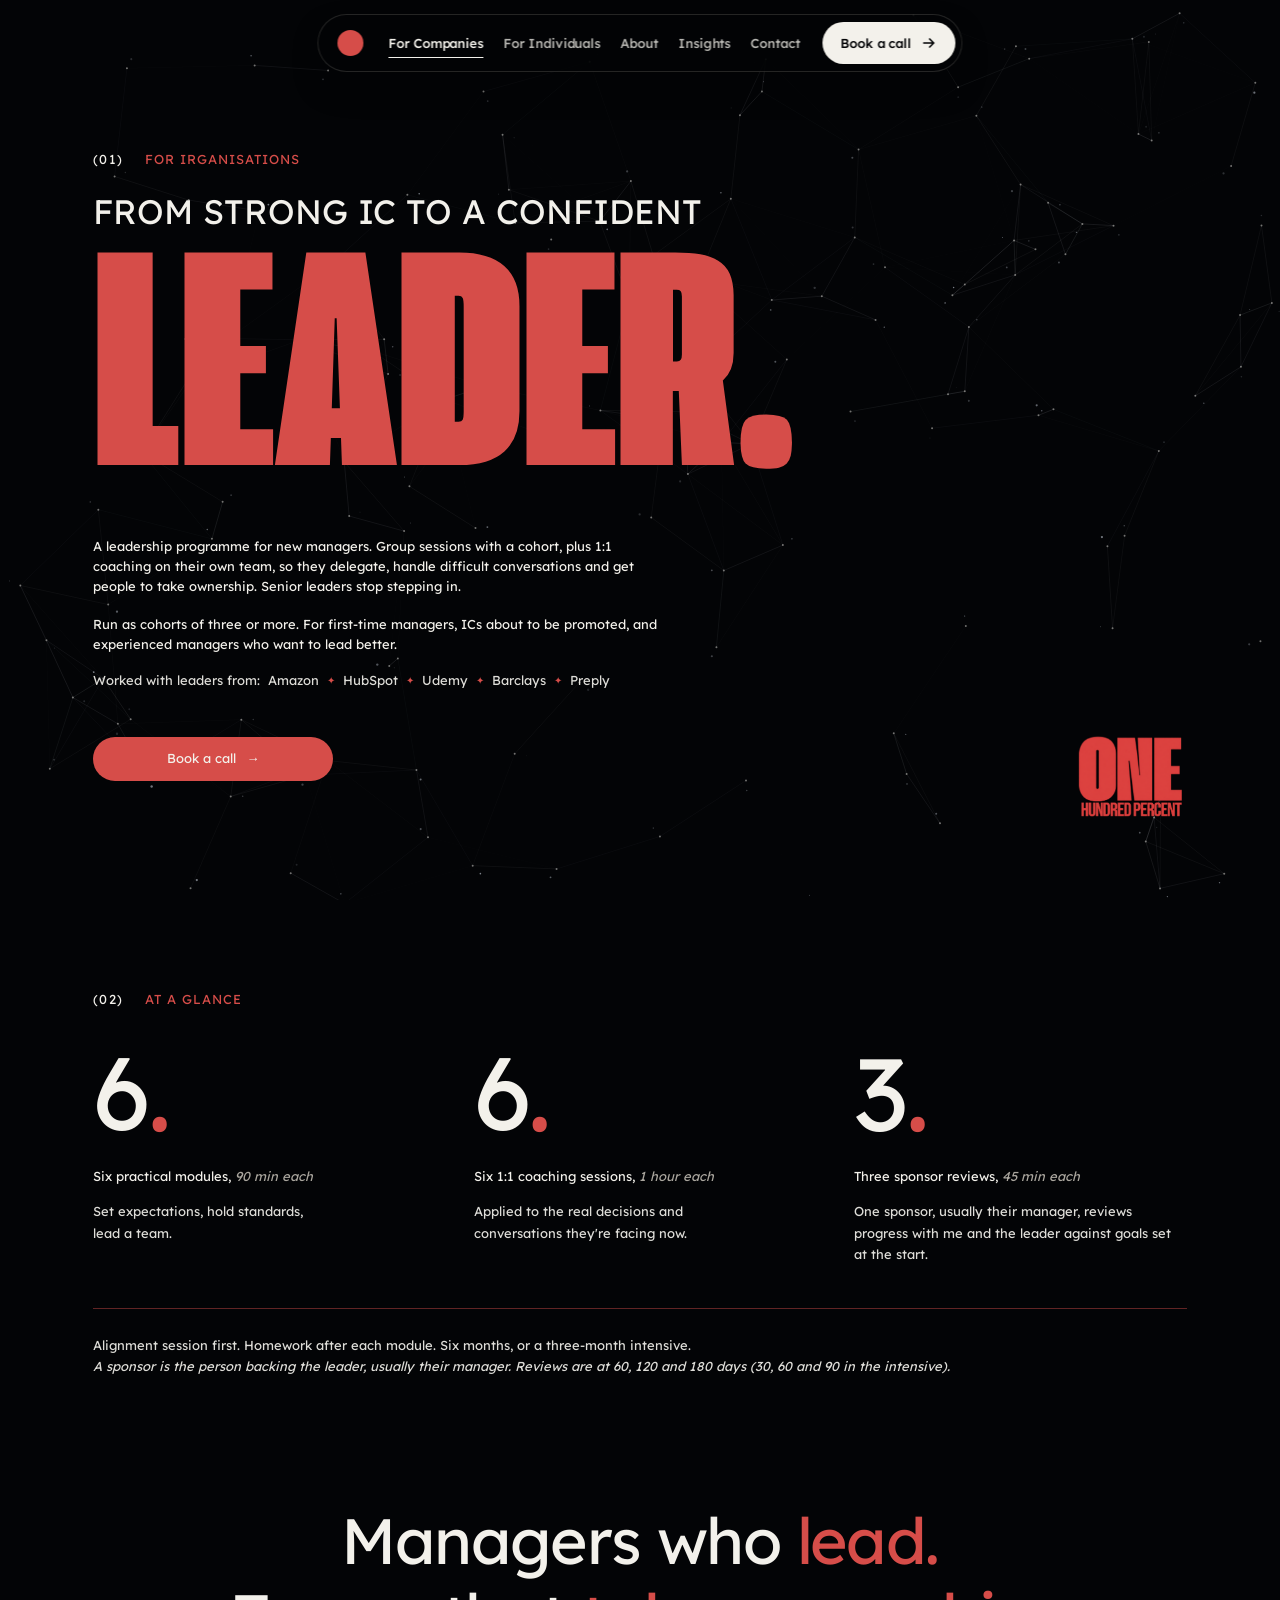
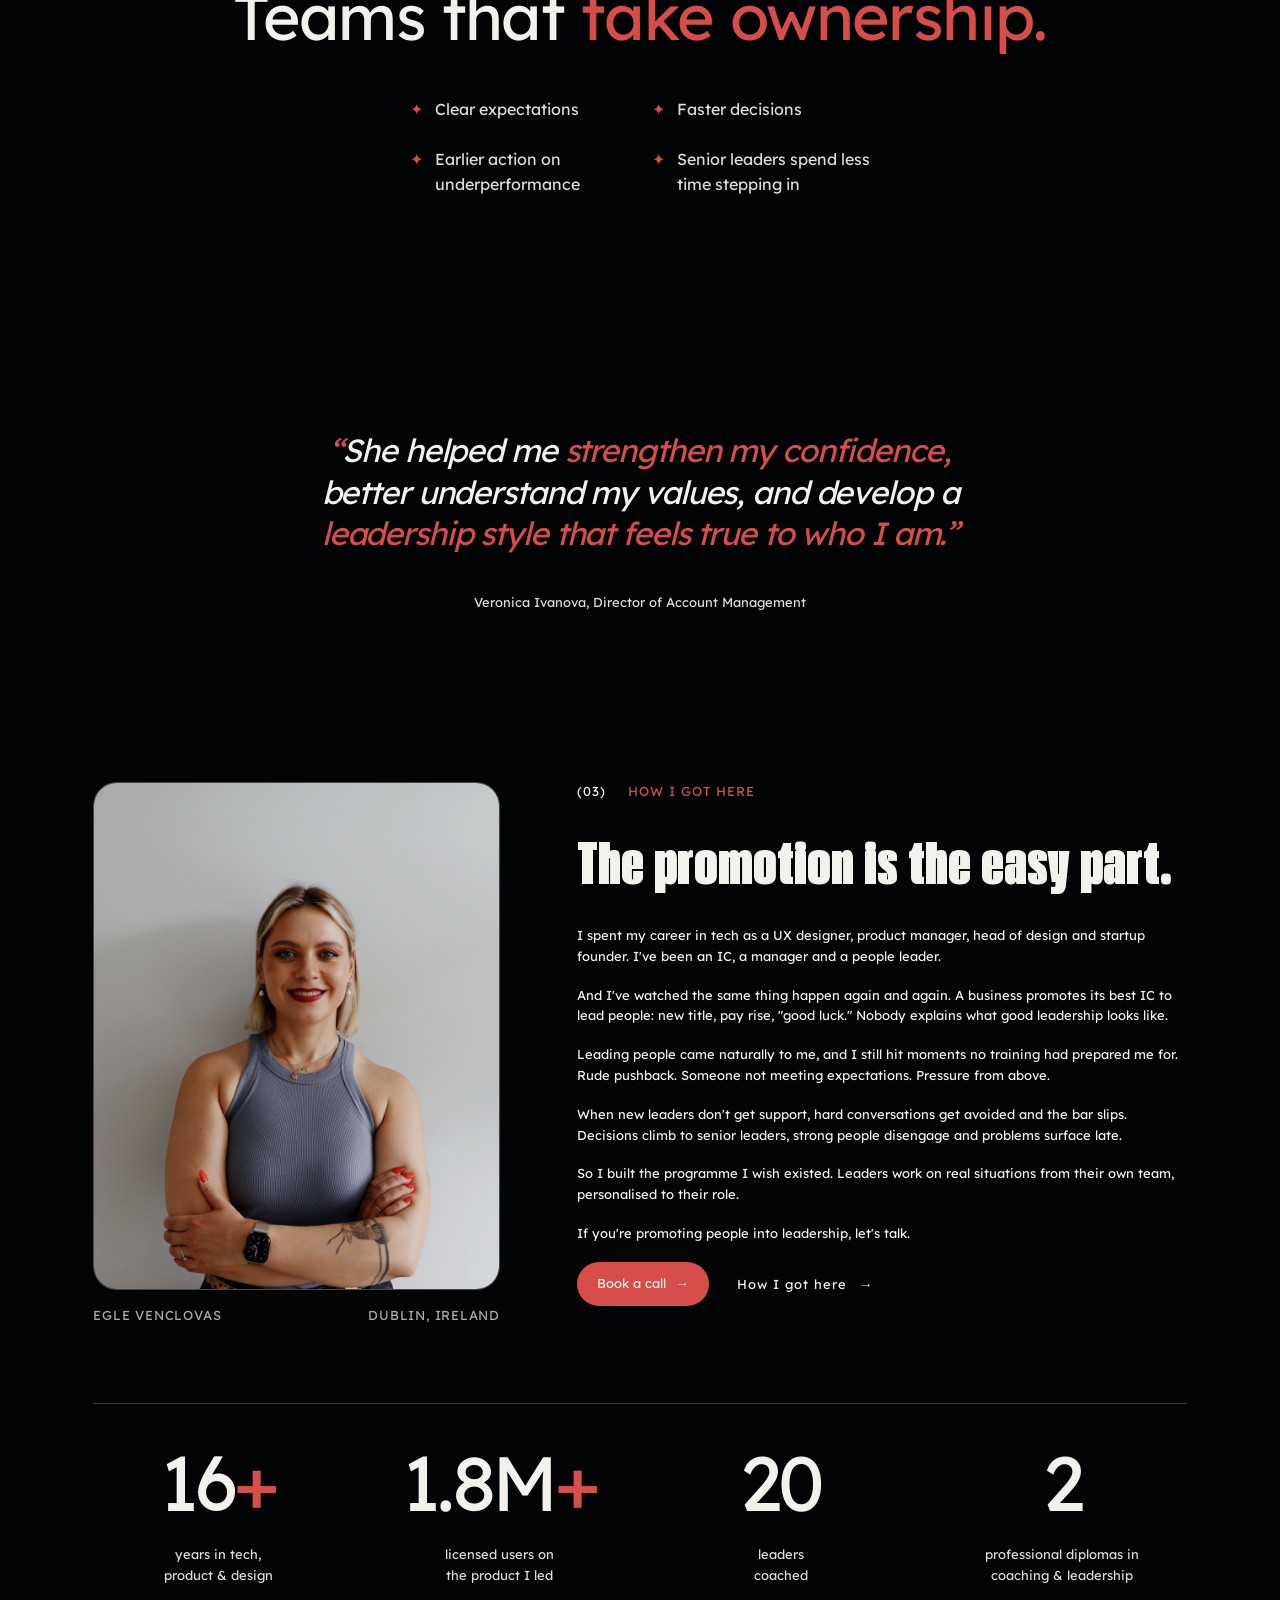
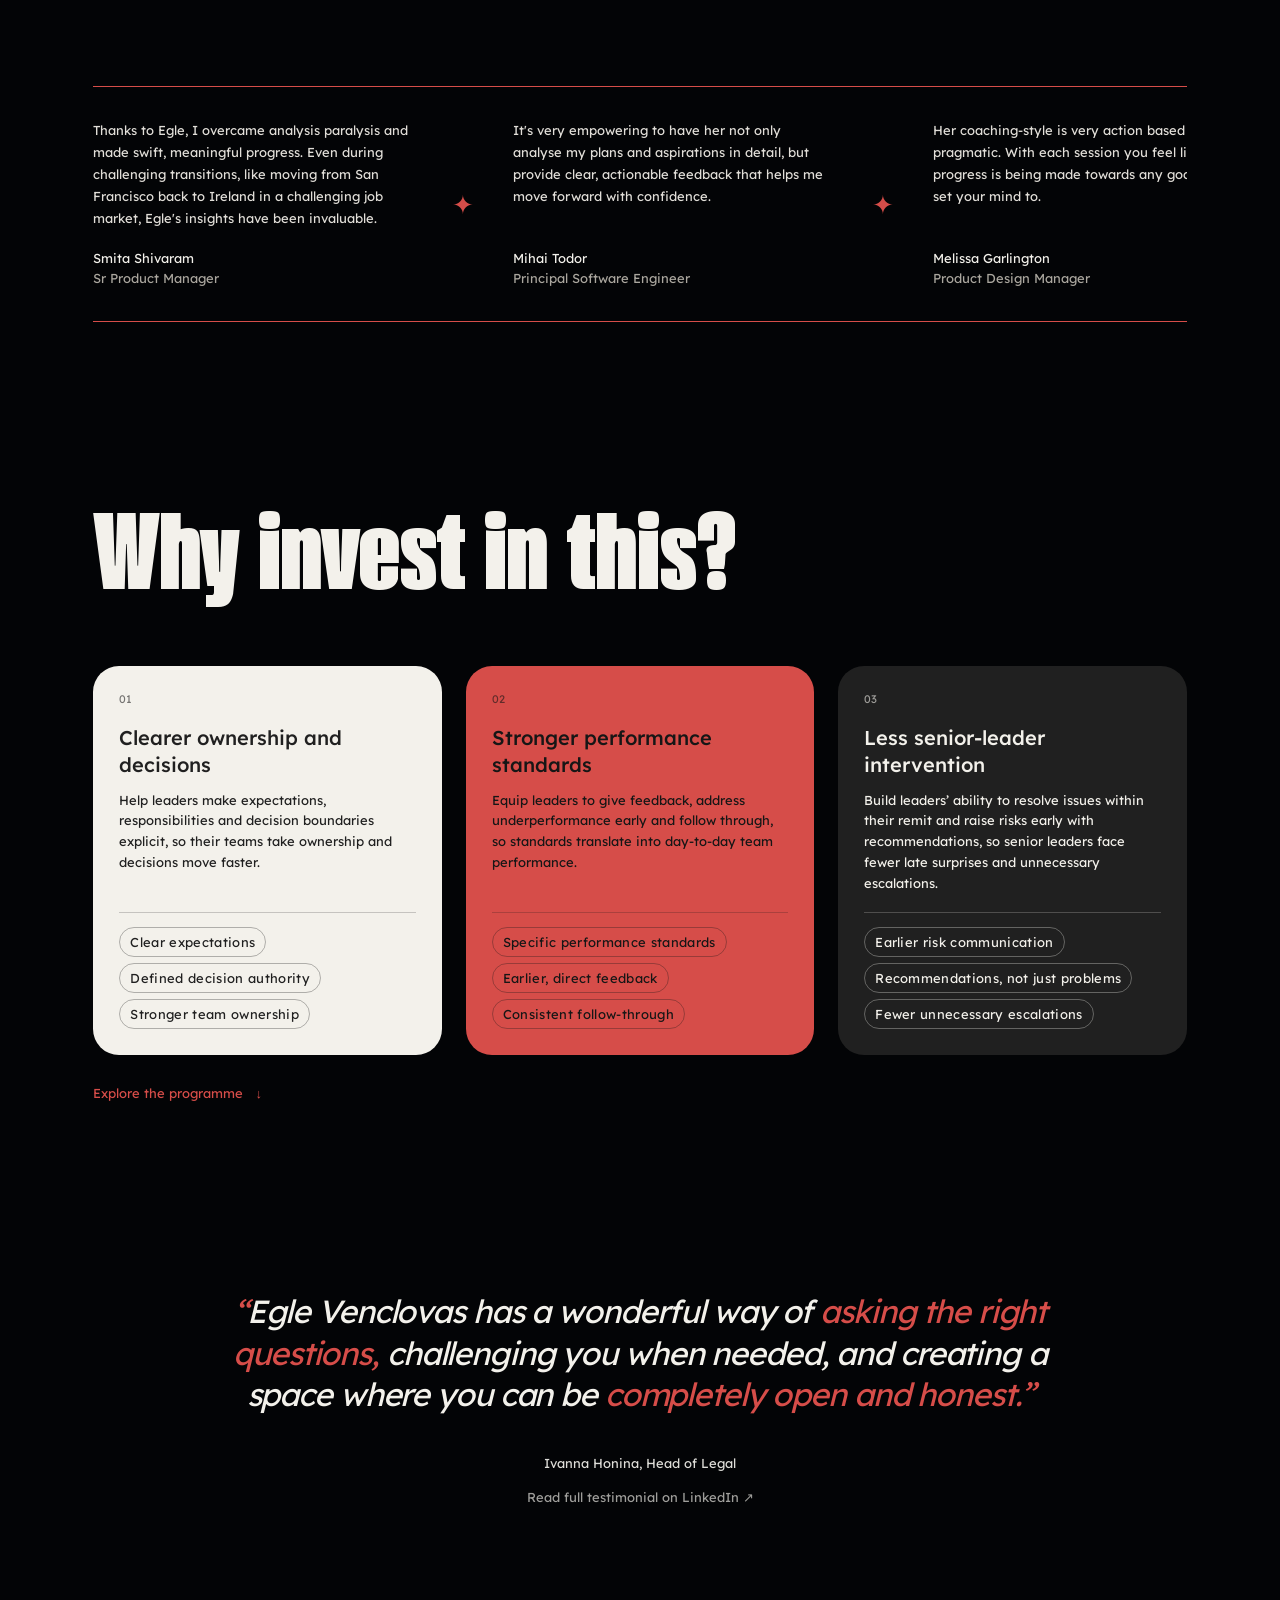
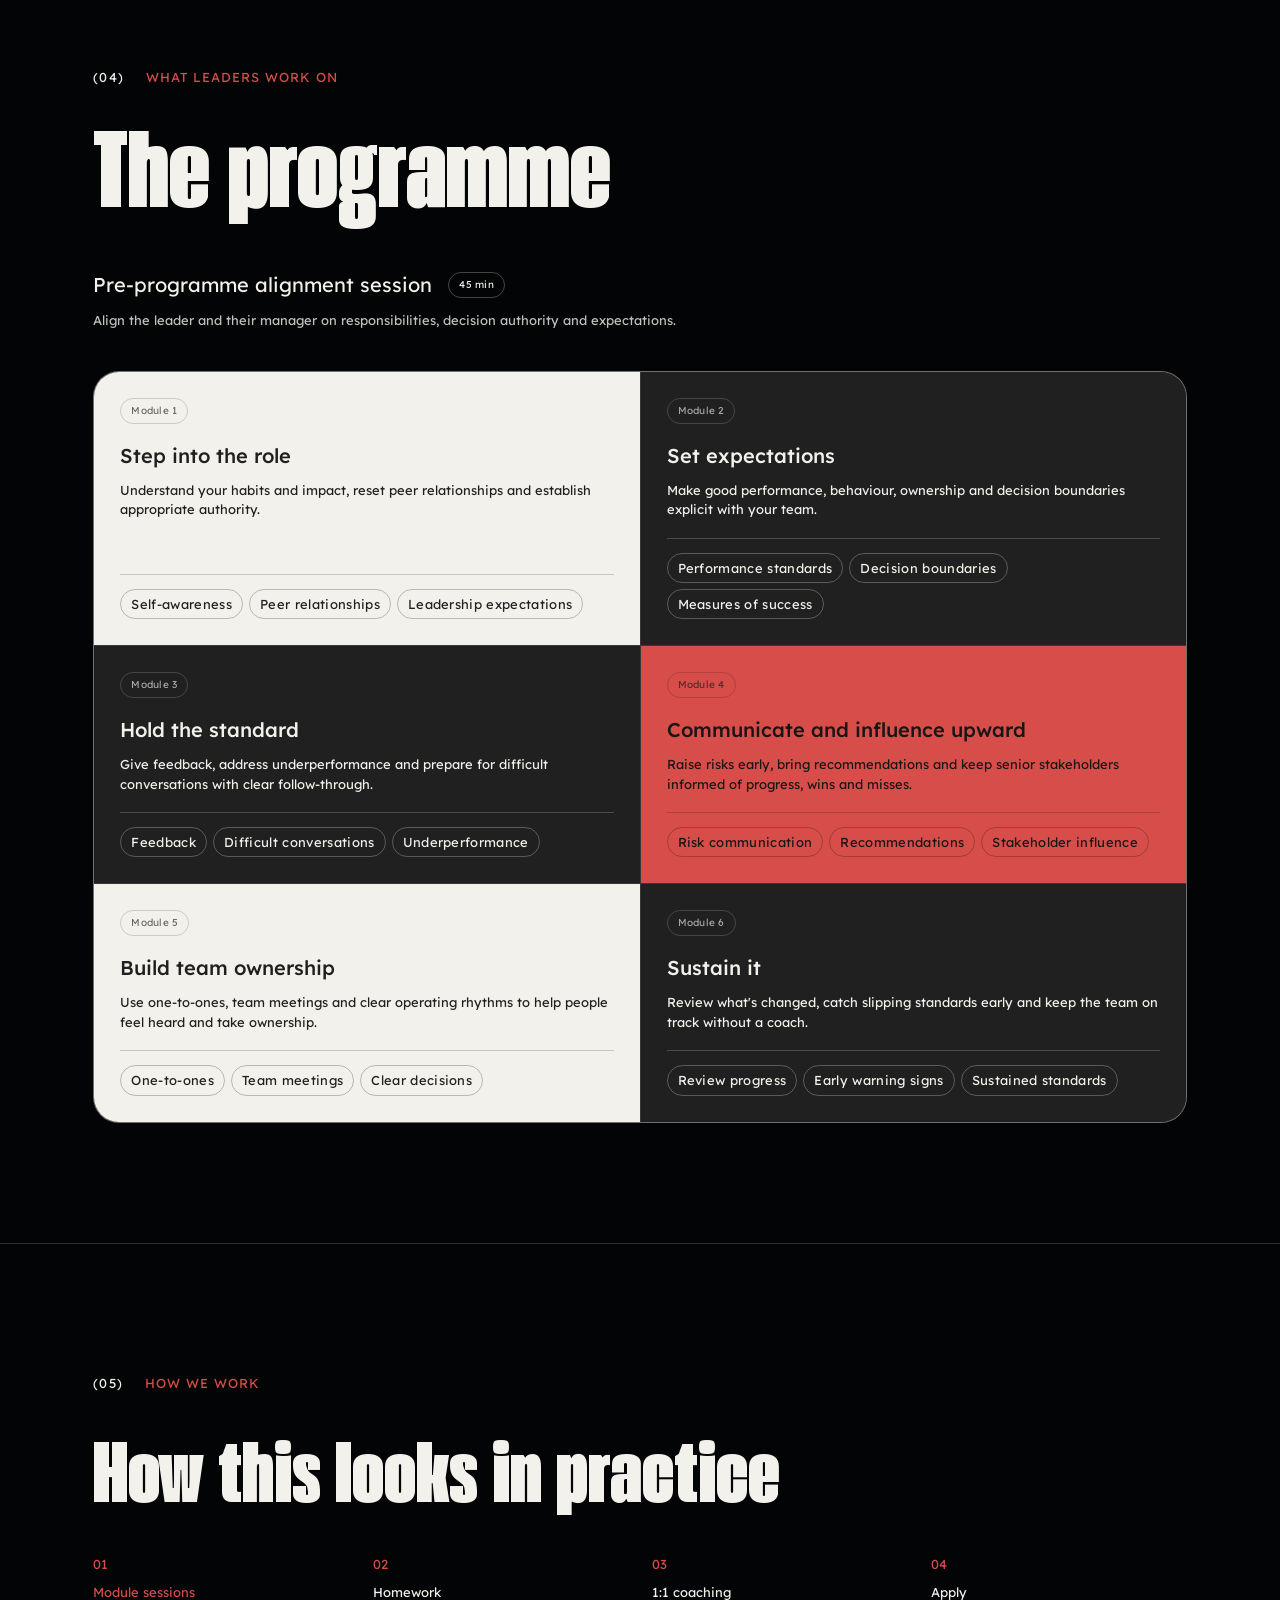
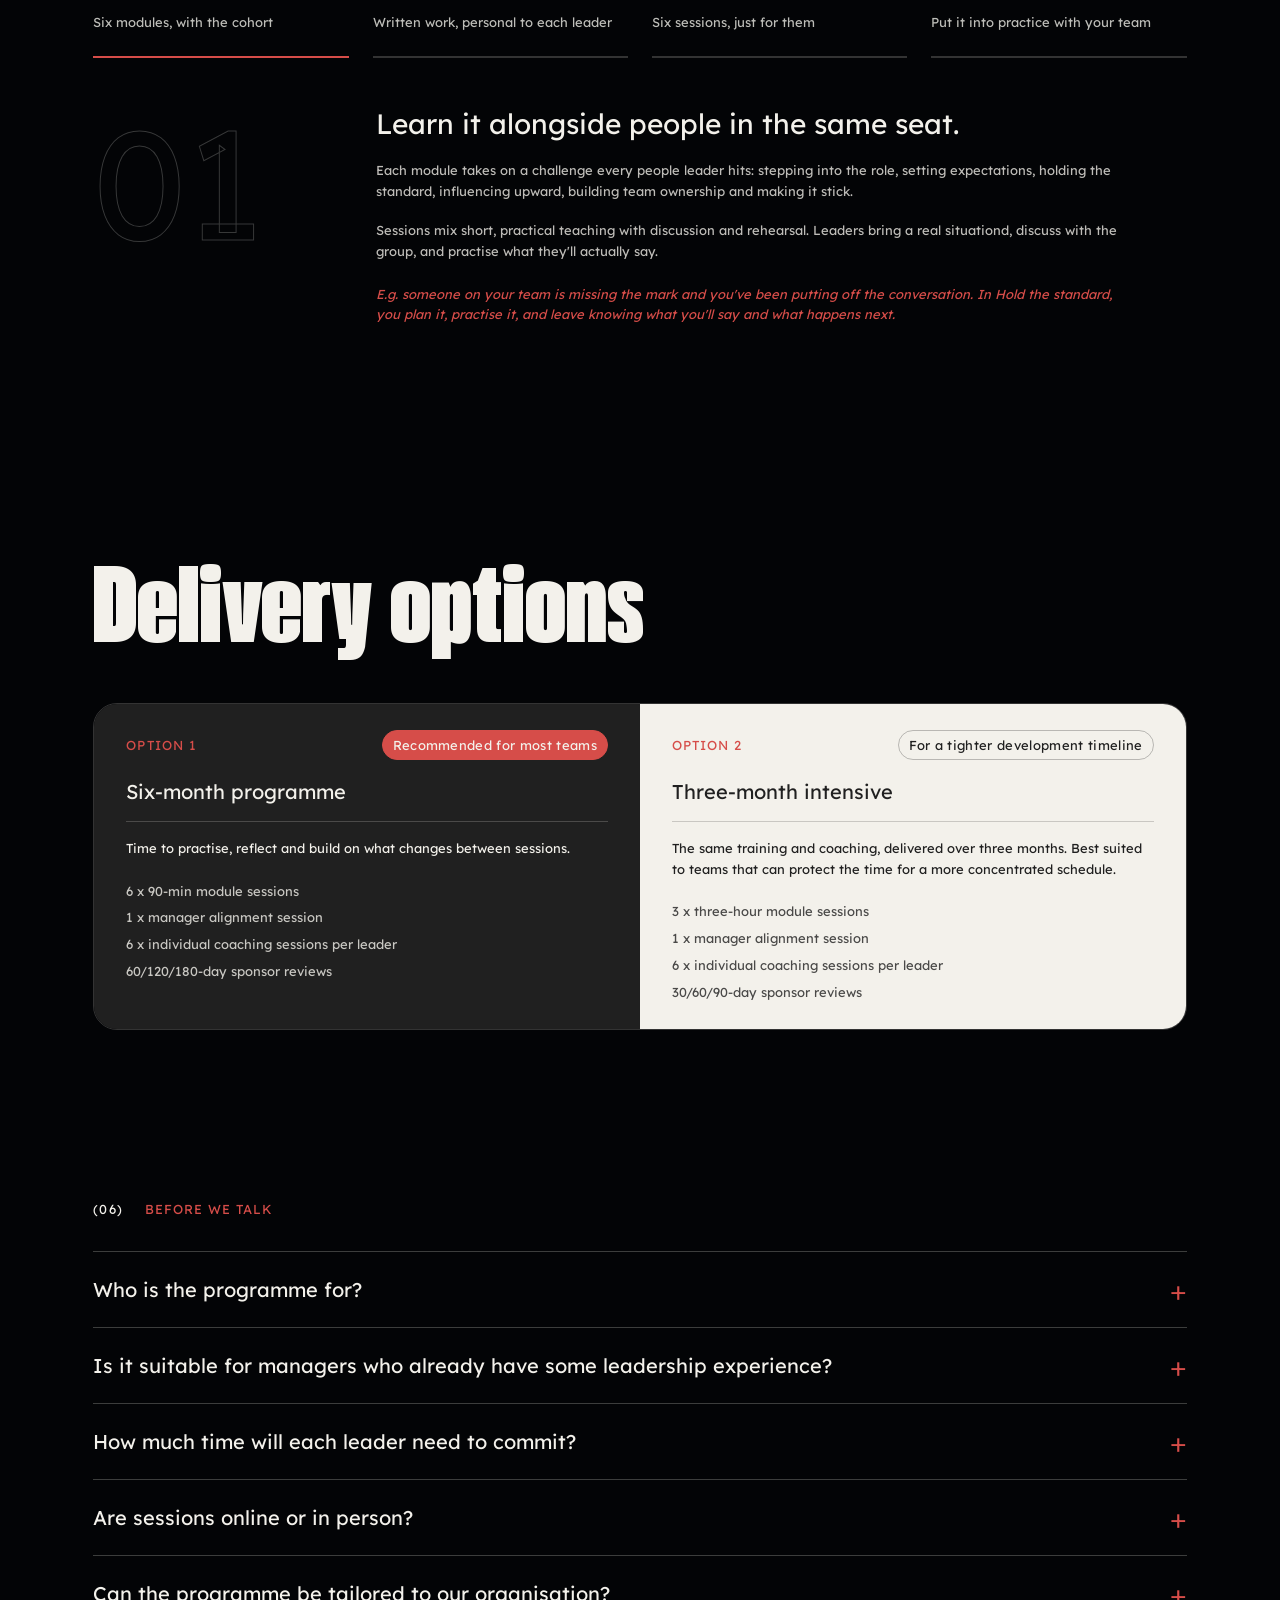
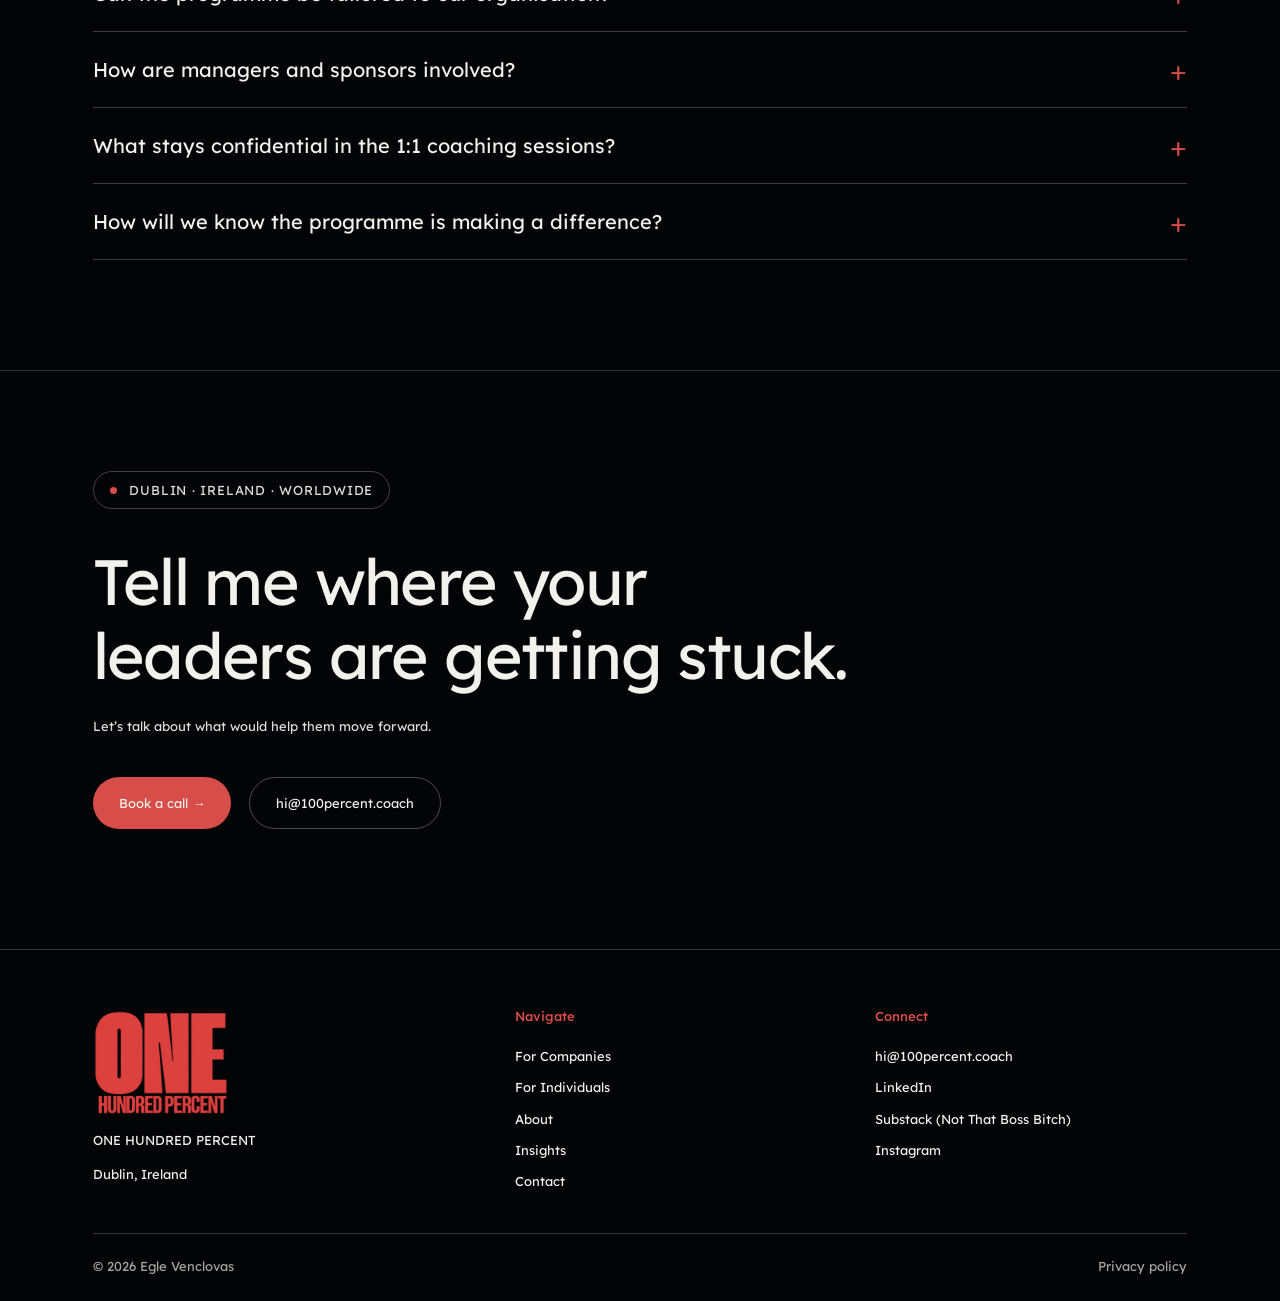
==== commit 12ea9aa4: "Update preview copy typography mobile layout and footer" ====
--- a/companies-page/index.html
+++ b/companies-page/index.html
@@ -5,8 +5,12 @@
     <meta name="viewport" content="width=device-width, initial-scale=1">
     <title>Companies | ONE HUNDRED PERCENT</title>
     <link rel="preload" href="assets/Extenda-50Mega.woff" as="font" type="font/woff" crossorigin>
-    <link rel="stylesheet" href="styles.css?v=about-links-1">
-  </head>
+    <link rel="preconnect" href="https://fonts.googleapis.com">
+    <link rel="preconnect" href="https://fonts.gstatic.com" crossorigin>
+    <link href="https://fonts.googleapis.com/css2?family=Lexend+Deca:wght@400;500;600;700&amp;display=swap" rel="stylesheet">
+    <link rel="stylesheet" href="styles.css?v=all-motion-2">
+      <link rel="stylesheet" href="typography.css?v=all-motion-2">
+  <link rel="stylesheet" href="footer.css?v=1"></head>
   <body>
     <nav class="site-nav" aria-label="Main navigation">
       <a class="site-nav__brand" href="./" aria-label="ONE HUNDRED PERCENT — For Companies"><span aria-hidden="true"></span></a>
@@ -26,13 +30,13 @@
       <canvas class="hero__sky" aria-hidden="true"></canvas>
       <section class="hero" aria-labelledby="hero-title">
         <div class="hero__content">
-          <p class="section-label hero__eyebrow"><span>(01)</span> FOR NEW LEADERS</p>
+          <p class="section-label hero__eyebrow"><span>(01)</span> FOR IRGANISATIONS</p>
           <h1 id="hero-title">
-            <span class="hero__intro">FROM STRONG IC TO A CONFIDENT</span>
+            <span class="hero__intro hero__intro--compact">FROM STRONG IC TO A CONFIDENT</span>
             <span class="hero__headline">LEADER.</span>
           </h1>
-          <p class="hero__description">Build the skills to lead people well and a team you can count on. Practical training and personal coaching to help you delegate, handle difficult conversations and give people the confidence to take ownership.</p>
-          <p class="hero__audience">For new leaders, ICs preparing to step up, and experienced managers who want to lead more effectively.</p>
+          <p class="hero__description">A leadership programme for new managers. Group sessions with a cohort, plus 1:1 coaching on their own team, so they delegate, handle difficult conversations and get people to take ownership. Senior leaders stop stepping in.</p>
+          <p class="hero__audience">Run as cohorts of three or more. For first-time managers, ICs about to be promoted, and experienced managers who want to lead better.</p>
           <p class="hero__companies">Worked with leaders from: <span>Amazon</span><span class="hero__company-star" aria-hidden="true">✦</span><span>HubSpot</span><span class="hero__company-star" aria-hidden="true">✦</span><span>Udemy</span><span class="hero__company-star" aria-hidden="true">✦</span><span>Barclays</span><span class="hero__company-star" aria-hidden="true">✦</span><span>Preply</span></p>
           <a class="hero__cta" href="https://tidycal.com/100percent/intro-call" target="_blank" rel="noopener noreferrer">Book a call <span aria-hidden="true">→</span></a>
         </div>
@@ -43,22 +47,22 @@
         <div class="programme-overview__grid">
           <div class="programme-overview__item">
             <span class="programme-overview__number">6</span>
-            <h2>Practical modules <span class="programme-overview__duration">/ <em>90-min each</em></span></h2>
+            <h2>Six practical modules, <span class="programme-overview__duration"><em>90 min each</em></span></h2>
             <p>Set expectations, hold standards,<br class="desktop-break"> lead a team.</p>
           </div>
           <div class="programme-overview__item">
             <span class="programme-overview__number">6</span>
-            <h2>1:1 coaching sessions <span class="programme-overview__duration">/ <em>1 hour each</em></span></h2>
+            <h2>Six 1:1 coaching sessions, <span class="programme-overview__duration"><em>1 hour each</em></span></h2>
             <p>Applied to the real decisions and<br class="desktop-break"> conversations they're facing now.</p>
           </div>
           <div class="programme-overview__item">
             <span class="programme-overview__number">3</span>
-            <h2>Sponsor reviews <span class="programme-overview__duration">/ <em>45-min each</em></span></h2>
-            <p>Progress checked against what's<br class="desktop-break"> changed in how they lead.</p>
+            <h2>Three sponsor reviews, <span class="programme-overview__duration"><em>45 min each</em></span></h2>
+            <p>One sponsor, usually their manager, reviews progress with me and the leader against goals set at the start.</p>
           </div>
         </div>
         <div class="programme-outcome" id="programme-outcome">
-        <p class="programme-overview__timing">Starts with a 45-minute alignment session,  individual homework after each module. Six months, or a three-month intensive.</p>
+        <p class="programme-overview__timing">Alignment session first. Homework after each module. Six months, or a three-month intensive.<br><em>A sponsor is the person backing the leader, usually their manager. Reviews are at 60, 120 and 180 days (30, 60 and 90 in the intensive).</em></p>
 
           <h2>Managers who <span>lead.</span><br>Teams that <span>take ownership.</span></h2>
           <ul class="programme-outcome__points">
@@ -111,7 +115,7 @@
       <section class="investment" id="why-invest" aria-labelledby="investment-title">
         <h2 id="investment-title">Why invest in this?</h2>
         <div class="investment__cards">
-          <article class="investment-card investment-card--paper" tabindex="0" role="button" aria-pressed="false">
+          <article class="investment-card investment-card--paper">
             <span class="investment-card__number" aria-hidden="true">01</span>
             <h3>Clearer ownership and decisions</h3>
             <p>Help leaders make expectations, responsibilities and decision boundaries explicit, so their teams take ownership and decisions move faster.</p>
@@ -121,7 +125,7 @@
               <li>Stronger team ownership</li>
             </ul>
           </article>
-          <article class="investment-card investment-card--coral" tabindex="0" role="button" aria-pressed="false">
+          <article class="investment-card investment-card--coral">
             <span class="investment-card__number" aria-hidden="true">02</span>
             <h3>Stronger performance standards</h3>
             <p>Equip leaders to give feedback, address underperformance early and follow through, so standards translate into day-to-day team performance.</p>
@@ -131,7 +135,7 @@
               <li>Consistent follow-through</li>
             </ul>
           </article>
-          <article class="investment-card investment-card--charcoal" tabindex="0" role="button" aria-pressed="false">
+          <article class="investment-card investment-card--charcoal">
             <span class="investment-card__number" aria-hidden="true">03</span>
             <h3>Less senior-leader intervention</h3>
             <p>Build leaders’ ability to resolve issues within their remit and raise risks early with recommendations, so senior leaders face fewer late surprises and unnecessary escalations.</p>
@@ -142,6 +146,7 @@
             </ul>
           </article>
         </div>
+        <a class="investment__programme-link" href="#programme">Explore the programme <span aria-hidden="true">↓</span></a>
       </section>
       <section id="ivanna-testimonial" class="testimonials testimonials--before-about" aria-label="Leadership coaching testimonial">
         <figure class="testimonial">
@@ -190,8 +195,8 @@
           <article class="programme__module programme__module--charcoal">
             <div class="programme__meta"><span class="programme__pill">Module 6</span></div>
             <h3>Sustain it</h3>
-            <p>Review progress with the manager and sponsor, reinforce standards and maintain progress without the coach.</p>
-            <ul><li>30/60/90-day checks</li><li>Sponsor reviews</li><li>Sustained standards</li></ul>
+            <p>Review what's changed, catch slipping standards early and keep the team on track without a coach.</p>
+            <ul><li>Review progress</li><li>Early warning signs</li><li>Sustained standards</li></ul>
           </article>
         </div>
       </section>
@@ -248,14 +253,14 @@
       </section>
       <section class="faq" aria-label="Frequently asked questions">
         <p class="section-label"><span>(06)</span> Before we talk</p>
-        <details class="faq__item"><summary>Who is the programme for?</summary><p>New people leaders in tech companies, including Design, Product, Engineering, Sales and Customer Success.</p></details>
+        <details class="faq__item"><summary>Who is the programme for?</summary><p>Fast-growing companies where people are moving into management quickly. First-time managers, ICs about to step up, and experienced managers who want to lead better.</p></details>
         <details class="faq__item"><summary>Is it suitable for managers who already have some leadership experience?</summary><p>Yes. The programme is tailored to their experience and the leadership challenges they’re facing now.</p></details>
         <details class="faq__item"><summary>How much time will each leader need to commit?</summary><p>Nine hours of module sessions and six 1:1 coaching sessions per leader, plus alignment, reviews and applying the learning at work.</p></details>
         <details class="faq__item"><summary>Are sessions online or in person?</summary><p>Both module sessions and 1:1 coaching can take place online or in person.</p></details>
         <details class="faq__item"><summary>Can the programme be tailored to our organisation?</summary><p>Always. The programme is tailored to your organisation and each leader’s role, team and development needs. Modules can also vary accordingly.</p></details>
-        <details class="faq__item"><summary>How are managers and sponsors involved?</summary><p>Each leader starts with a 45-minute alignment session with their manager. Three sponsor reviews check progress throughout the programme.</p></details>
-        <details class="faq__item"><summary>What stays confidential in the 1:1 coaching sessions?</summary><p>Coaching conversations stay between the leader and me, unless they explicitly agree to share something with their company or someone is in danger.</p></details>
-        <details class="faq__item"><summary>How will we know the programme is making a difference?</summary><p>We agree what progress should look like at the start, then review changes in how each leader handles real decisions, conversations and team challenges.</p></details>
+        <details class="faq__item"><summary>How are managers and sponsors involved?</summary><p>The leader's manager is involved from the start. Before the programme begins, they join a 45-minute alignment session to agree responsibilities, decision authority and expectations. As sponsor, they then review progress with me three times, against goals set at the start, at 60, 120 and 180 days (30, 60 and 90 in the intensive). That's about three hours of their time in total.</p></details>
+        <details class="faq__item"><summary>What stays confidential in the 1:1 coaching sessions?</summary><p>What's said in 1:1 sessions stays between the leader and me. The company sees progress against agreed goals, not what we discussed. I only share more if the leader agrees, the law requires it, or there's a serious and immediate risk of harm. Where possible, I'll talk to them first.</p></details>
+        <details class="faq__item"><summary>How will we know the programme is making a difference?</summary><p>We agree what progress looks like at the start, then the sponsor and I review it three times. We look for visible changes in how the leader leads and how the team works, not whether they finished the programme.</p></details>
       </section>
       <section class="closing-contact" id="contact" aria-labelledby="closing-title">
         <p class="closing-contact__location"><span aria-hidden="true"></span>Dublin · Ireland · Worldwide</p>
@@ -266,10 +271,10 @@
           <a class="closing-contact__email" href="mailto:hi@100percent.coach">hi@100percent.coach</a>
         </div>
       </section>
-    </main>
+    </main><footer class="site-footer"><div class="site-footer__columns"><div class="site-footer__brand"><a href="../companies-page/" aria-label="ONE HUNDRED PERCENT"><img src="assets/brand-logo-transparent.png" alt="ONE HUNDRED PERCENT" width="160" loading="lazy"></a><p>ONE HUNDRED PERCENT</p><p>Dublin, Ireland</p></div><nav aria-label="Footer navigation"><h2>Navigate</h2><a href="../companies-page/">For Companies</a><a href="../individuals-page/">For Individuals</a><a href="../about-page/">About</a><a href="../insights-page/">Insights</a><a href="../contact-page/">Contact</a></nav><div class="site-footer__connect"><h2>Connect</h2><a href="mailto:hi@100percent.coach">hi@100percent.coach</a><a href="https://www.linkedin.com/in/eglev/" target="_blank" rel="noopener noreferrer">LinkedIn</a><a href="https://eglevenclovas.substack.com/" target="_blank" rel="noopener noreferrer">Substack (Not That Boss Bitch)</a><a href="https://www.instagram.com/100percent.coach/" target="_blank" rel="noopener noreferrer">Instagram</a></div></div><div class="site-footer__bottom"><span>© 2026 Egle Venclovas</span><span>Privacy policy</span></div></footer>
     <script src="night-sky.js?v=constellations-interactive-2" defer></script>
-    <script src="navigation.js" defer></script>
-    <script src="practice.js" defer></script>
-    <script src="scroll-reveals.js" defer></script>
+    <script src="navigation.js?v=investment-hover-20261008" defer></script>
+    <script src="practice.js?v=mobile-reading-20261008" defer></script>
+    <script src="scroll-reveals.js?v=all-pages-motion-2" defer></script>
   </body>
 </html>
--- a/companies-page/styles.css
+++ b/companies-page/styles.css
@@ -13,7 +13,7 @@
 }
 
 *, *::before, *::after { box-sizing: border-box; }
-body { margin: 0; background: #252525; color: var(--paper); font-family: -apple-system, BlinkMacSystemFont, "Segoe UI", Arial, sans-serif; }
+body { margin: 0; background: #252525; color: var(--paper); font-family: "Lexend Deca", sans-serif; }
 
 .hero {
   position: relative;
@@ -36,7 +36,7 @@
 
 @media (max-width: 700px) {
   .hero { min-height: 100svh; padding: 180px 7% 100px; }
-  .hero__eyebrow { margin-left: 0; font-size: 14px; }
+  .hero__eyebrow { margin-left: 0; font-size: 13px; }
   .hero__intro { max-width: 520px; white-space: normal; font-size: clamp(23px, 4.6vw, 32px); }
   .hero__headline { margin-top: 22px; font-size: 29vw; }
   .hero__description { margin: 28px 0 30px; max-width: 540px; font-size: 21px; line-height: 1.4; }
@@ -76,7 +76,7 @@
 .site-nav :focus-visible { outline: 2px solid var(--coral); outline-offset: 4px; }
 @keyframes nav-enter { from { opacity: 0; transform: translateY(-18px); } to { opacity: 1; transform: translateY(0); } }
 @media (max-width: 1000px) {
-  .site-nav { gap: 16px; font-size: 14px; padding-left: 16px; }
+  .site-nav { gap: 16px; font-size: 13px; padding-left: 16px; }
   .site-nav__links { gap: 16px; }
   .site-nav__cta { padding: 14px 18px; }
 }
@@ -102,7 +102,7 @@
 .investment-card h3 { margin: 0 0 12px; font-family: inherit; font-size: 23px; line-height: 1.25; font-weight: 500; }
 .investment-card p { margin: 0 0 30px; font-size: 16px; line-height: 1.55; }
 .investment-card ul { display: flex; flex-wrap: wrap; align-content: flex-start; gap: 8px; margin: auto 0 0; padding: 20px 0 0; list-style: none; border-top: 1px solid color-mix(in srgb, currentColor 22%, transparent); }
-.investment-card li { max-width: 100%; border: 1px solid color-mix(in srgb, currentColor 32%, transparent); border-radius: 999px; padding: 7px 12px; font-size: 12px; line-height: 1.4; letter-spacing: .025em; }
+.investment-card li { max-width: 100%; border: 1px solid color-mix(in srgb, currentColor 32%, transparent); border-radius: 999px; padding: 7px 12px; font-size: 13px; line-height: 1.4; letter-spacing: .025em; }
 @media (max-width: 950px) {
   .investment { padding-inline: 7%; }
   .investment__cards { gap: 16px; }
@@ -118,10 +118,10 @@
   .investment-card p { font-size: 16px; }
 }
 
-.investment-card { position: relative; cursor: pointer; --card-glow: var(--coral); outline: none; transition: box-shadow .2s; }
+.investment-card { position: relative; cursor: default; --card-glow: var(--coral); outline: none; transition: translate .25s ease; }
 .investment-card--coral { --card-glow: var(--paper); }
 .investment-card::after { content: ""; position: absolute; inset: 0; border-radius: inherit; border: 2px solid transparent; pointer-events: none; transition: border-color .15s; }
-.investment-card:hover::after, .investment-card:focus-visible::after, .investment-card.is-selected::after { border-color: var(--card-glow); }
+.investment-card:hover::after { border-color: var(--card-glow); }
 .investment-card:focus-visible, .investment-card.is-selected { box-shadow: 0 0 0 2px var(--card-glow), 0 0 22px color-mix(in srgb, var(--card-glow) 35%, transparent); }
 @media (prefers-reduced-motion: reduce) { .investment-card, .investment-card::after { transition: none; } }
 
@@ -156,7 +156,7 @@
 .programme__meta > span:first-child { opacity: .65; }
 .programme__pill, .programme__module li { border: 1px solid color-mix(in srgb,currentColor 28%,transparent); border-radius: 999px; padding: 5px 10px; font-size: 10px; line-height: 1.4; letter-spacing: .025em; }
 .programme__module h3 { margin: 0 0 12px; font-family: inherit; font-size: 21px; font-weight: 500; line-height: 1.25; }
-.programme__module p { margin: 0 0 18px; font-size: 14px; line-height: 1.5; }
+.programme__module p { margin: 0 0 18px; font-size: 13px; line-height: 1.5; }
 .programme__module ul { display: flex; flex-wrap: wrap; gap: 6px; margin: auto 0 0; padding: 14px 0 0; list-style: none; border-top: 1px solid color-mix(in srgb,currentColor 20%,transparent); }
 a.hero__cta { text-align: center; text-decoration: none; }
 @media (max-width: 700px) {
@@ -165,7 +165,7 @@
   .programme__modules { grid-template-columns: 1fr; }
   .programme__module { padding: 24px; }
   .programme__module h3 { font-size: 21px; }
-  .programme__module p { font-size: 14px; }
+  .programme__module p { font-size: 13px; }
 }
 @media (prefers-reduced-motion: reduce) { .programme__module::after { transition: none; } }
 
@@ -236,9 +236,9 @@
 @media (prefers-reduced-motion: reduce) { .about-egle__cta { transition: none; } }
 
 /* Shared compact type scale across the local Companies page. */
-:root { --text-body: 14px; --text-title: 21px; --text-label: 10px; --text-control: 13px; }
+:root { --text-body: 13px; --text-title: 21px; --text-label: 10px; --text-control: 13px; }
 .hero__description { font-size: 17px; line-height: 1.55; max-width: 580px; margin-bottom: 26px; }
-.hero__eyebrow { font-size: 12px; line-height: 1.5; }
+.hero__eyebrow { font-size: 13px; line-height: 1.5; }
 .site-nav { font-size: var(--text-control); gap: 22px; padding: 6px 6px 6px 16px; }
 .site-nav__links { gap: 20px; }
 .site-nav__brand span { width: 26px; height: 26px; }
@@ -273,13 +273,13 @@
 .delivery__option, .delivery__option:last-child { display: block; padding: 12px 0 24px; border: 0; background: transparent; }
 .delivery__option::before { display: none; }
 .delivery__option h3 { max-width: none; margin: 0 0 24px; }
-.delivery__label { padding: 0; border: 0; border-radius: 0; margin-bottom: 16px; font-size: 12px; letter-spacing: .08em; text-transform: uppercase; }
+.delivery__label { padding: 0; border: 0; border-radius: 0; margin-bottom: 16px; font-size: 13px; letter-spacing: .08em; text-transform: uppercase; }
 .delivery__duration { display: flex; align-items: baseline; gap: 12px; font-size: clamp(80px, 9vw, 120px); font-weight: 400; line-height: 1; letter-spacing: -.06em; }
 .delivery__duration span { font-size: 26px; letter-spacing: -.02em; color: rgba(243,241,235,.65); }
 .delivery__option ul { display: grid; grid-template-columns: 1fr; gap: 8px; }
-.delivery__option li { padding: 0; font-size: 14px; color: rgba(243,241,235,.75); }
+.delivery__option li { padding: 0; font-size: 13px; color: rgba(243,241,235,.75); }
 .delivery__option li::before { display: none; }
-.delivery__shared { border-top: 1px solid rgba(243,241,235,.22); padding-top: 22px; margin: 8px 0 0; font-size: 14px; line-height: 1.6; color: rgba(243,241,235,.75); max-width: 900px; }
+.delivery__shared { border-top: 1px solid rgba(243,241,235,.22); padding-top: 22px; margin: 8px 0 0; font-size: 13px; line-height: 1.6; color: rgba(243,241,235,.75); max-width: 900px; }
 @media (max-width: 600px) {
   .delivery__options { grid-template-columns: 1fr; gap: 24px; }
   .delivery__duration { font-size: 80px; }
@@ -312,7 +312,7 @@
 .about-egle__stat { display: flex; align-items: baseline; gap: 20px; }
 .about-egle__stat-number { font-size: clamp(80px,10vw,128px); line-height: 1; letter-spacing: -.07em; }
 .about-egle__stat-number > span { color: var(--coral); }
-.about-egle__stat-label { max-width: 170px; font-size: 12px; line-height: 1.6; letter-spacing: .05em; text-transform: uppercase; }
+.about-egle__stat-label { max-width: 170px; font-size: 13px; line-height: 1.6; letter-spacing: .05em; text-transform: uppercase; }
 @media(max-width:700px) {
  .about-egle__portrait { max-width: 420px; }
  .about-egle__experience { grid-template-columns: 1fr; gap: 28px; }
@@ -323,15 +323,15 @@
 .programme-overview__grid { display: grid; grid-template-columns: repeat(4, minmax(0,1fr)); gap: 36px; }
 .programme-overview__number { display: block; margin-bottom: 26px; font-size: clamp(64px,7.5vw,104px); line-height: 1; font-weight: 400; letter-spacing: -.06em; white-space: nowrap; }
 .programme-overview__number > span { font-size: 26px; color: var(--coral); letter-spacing: 0; }
-.programme-overview__item h2 { margin: 0 0 12px; min-height: 38px; font-family: inherit; font-size: 12px; font-weight: 400; line-height: 1.6; letter-spacing: .045em; text-transform: uppercase; }
-.programme-overview__item p { margin: 0; font-size: 14px; line-height: 1.6; color: rgba(243,241,235,.7); }
+.programme-overview__item h2 { margin: 0 0 12px; min-height: 38px; font-family: inherit; font-size: 13px; font-weight: 400; line-height: 1.6; letter-spacing: .045em; text-transform: uppercase; }
+.programme-overview__item p { margin: 0; font-size: 13px; line-height: 1.6; color: rgba(243,241,235,.7); }
 .programme-overview__outcome { margin: 40px 0 0; padding-top: 24px; border-top: 1px solid rgba(243,241,235,.2); max-width: 900px; font-size: 17px; line-height: 1.6; }
 @media (max-width: 900px) { .programme-overview__grid { grid-template-columns: repeat(2,minmax(0,1fr)); gap: 36px; } }
 @media (max-width: 480px) { .programme-overview { padding: 48px 7%; } .programme-overview__grid { grid-template-columns: 1fr; } .programme-overview__item h2 { min-height: 0; } .programme-overview__number { margin-bottom: 16px; } }
 
 .hero__description { margin-left: 0; margin-bottom: 18px; }
 .hero__audience { max-width: 580px; margin: 0 0 26px; font-size: 15px; line-height: 1.55; color: var(--paper); }
-@media (max-width: 700px) { .hero__audience { font-size: 14px; } }
+@media (max-width: 700px) { .hero__audience { font-size: 13px; } }
 
 .about-egle .about-egle__headline { margin: 0 0 26px; max-width: 440px; font-size: clamp(48px, 5vw, 68px); line-height: 1.02; text-wrap: balance; }
 
@@ -344,9 +344,9 @@
 .programme-overview__item:last-child .programme-overview__number::after { content: none; }
 .programme-overview__number > span { color: var(--coral); font-size: 24px; letter-spacing: normal; }
 .programme-overview__number > span::selection { background: var(--paper); color: var(--coral); }
-.programme-overview__item h2 { margin: 0 0 14px; min-height: 44px; font-size: 16px; line-height: 1.4; font-weight: 400; letter-spacing: normal; text-transform: none; }
-.programme-overview__item p { color: #deddd8; font-size: 14px; line-height: 1.65; }
-.programme-overview__item .programme-overview__small-print { font-size: 12px; }
+.programme-overview__item h2 { margin: 0 0 14px; min-height: 44px; font-size: 13px; line-height: 1.4; font-weight: 400; letter-spacing: normal; text-transform: none; }
+.programme-overview__item p { color: #deddd8; font-size: 13px; line-height: 1.65; }
+.programme-overview__item .programme-overview__small-print { font-size: 13px; }
 .programme-overview__outcome { max-width: none; margin-top: 38px; padding: 22px 0 0; border-top: 1px solid rgba(214,77,73,.45); font-size: 17px; }
 @media(max-width:900px) { .programme-overview__grid { grid-template-columns: repeat(2,minmax(0,1fr)); gap: 38px; } }
 @media(max-width:480px) {
@@ -354,7 +354,7 @@
  .programme-overview__grid { gap: 32px 20px; }
  .programme-overview__number { font-size: 64px; gap: 6px; }
  .programme-overview__number > span { font-size: 16px; }
- .programme-overview__item h2 { font-size: 14px; min-height: 40px; }
+ .programme-overview__item h2 { font-size: 13px; min-height: 40px; }
  .programme-overview__item p { font-size: 13px; }
 }
 
@@ -363,7 +363,7 @@
 .about-egle__stat { display: flex; flex-direction: column; align-items: flex-start; gap: 18px; min-width: 0; }
 .about-egle__stat-number { display: flex; align-items: baseline; height: 88px; font-size: 88px; line-height: 1; letter-spacing: -.045em; }
 .about-egle__stat-number--word { align-items: flex-end; padding-bottom: 5px; font-size: clamp(34px,4vw,52px); letter-spacing: -.035em; color: var(--coral); }
-.about-egle__stat-label { max-width: 230px; font-size: 14px; line-height: 1.6; letter-spacing: normal; text-transform: none; color: #deddd8; }
+.about-egle__stat-label { max-width: 230px; font-size: 13px; line-height: 1.6; letter-spacing: normal; text-transform: none; color: #deddd8; }
 @media(max-width:900px) { .about-egle__experience { grid-template-columns: repeat(2,minmax(0,1fr)); gap: 32px; } }
 @media(max-width:480px) { .about-egle__experience { gap: 30px 20px; } .about-egle__stat-number { height: 66px; font-size: 66px; } .about-egle__stat-number--word { font-size: 32px; } .about-egle__stat-label { font-size: 13px; } }
 
@@ -390,15 +390,15 @@
 .programme-outcome { margin-top: 38px; padding-top: 26px; border-top: 1px solid rgba(214,77,73,.45); }
 .programme-outcome h2 { margin: 0 0 14px; font-family: inherit; font-size: clamp(26px,3vw,40px); line-height: 1.25; font-weight: 400; letter-spacing: -.02em; text-wrap: balance; }
 .programme-outcome p { max-width: 900px; margin: 0; color: #deddd8; font-size: 16px; line-height: 1.6; }
-@media(max-width:480px) { .programme-outcome p { font-size: 14px; } }
+@media(max-width:480px) { .programme-outcome p { font-size: 13px; } }
 
 /* Three equal programme elements with shared body typography. */
 .programme-overview__grid { grid-template-columns: repeat(3,minmax(0,1fr)); gap: 48px; }
 .programme-overview__item h2 { min-height: 0; }
 .programme-overview__item:last-child .programme-overview__number::after { content: "."; }
-.programme-overview__timing { margin: 28px 0 0; font-size: 14px; line-height: 1.65; color: #deddd8; }
-.programme-outcome p { font-size: 14px; line-height: 1.65; }
-@media(max-width:700px) { .programme-overview__grid { grid-template-columns: 1fr; gap: 30px; } .programme-overview__item p { font-size: 14px; } }
+.programme-overview__timing { margin: 28px 0 0; font-size: 13px; line-height: 1.65; color: #deddd8; }
+.programme-outcome p { font-size: 13px; line-height: 1.65; }
+@media(max-width:700px) { .programme-overview__grid { grid-template-columns: 1fr; gap: 30px; } .programme-overview__item p { font-size: 13px; } }
 
 /* Centred outcome statement with generous editorial spacing. */
 .programme-outcome { margin-top: 42px; padding: 90px 20px 60px; text-align: center; }
@@ -409,12 +409,12 @@
 @media(max-width:700px) { .programme-outcome { padding: 56px 0 30px; } .programme-outcome p { font-size: 15px; } }
 
 .programme-outcome { padding-top: 26px; padding-bottom: 90px; }
-.programme-outcome .programme-overview__timing { max-width: none; margin: 0 auto 100px; font-size: 14px; line-height: 1.65; text-align: left; }
+.programme-outcome .programme-overview__timing { max-width: none; margin: 0 auto 100px; font-size: 13px; line-height: 1.65; text-align: left; }
 .programme-outcome h2 { margin-bottom: 42px; }
 .programme-outcome__points { display: grid; grid-template-columns: repeat(2,minmax(0,1fr)); gap: 26px 42px; max-width: 850px; padding: 0; margin: 0 auto; list-style: none; text-align: left; }
 .programme-outcome__points li { position: relative; padding-left: 28px; font-size: 16px; line-height: 1.6; color: #deddd8; }
 .programme-outcome__points li::before { content: "✦"; position: absolute; left: 0; top: 0; color: var(--coral); }
-@media(max-width:700px) { .programme-outcome .programme-overview__timing { margin-bottom: 64px; } .programme-outcome__points { gap: 22px; } .programme-outcome__points li { font-size: 14px; } }
+@media(max-width:700px) { .programme-outcome .programme-overview__timing { margin-bottom: 64px; } .programme-outcome__points { gap: 22px; } .programme-outcome__points li { font-size: 13px; } }
 @media(max-width:480px) { .programme-outcome__points { grid-template-columns: 1fr; } }
 
 /* Keep the outcomes within the centred headline's text width. */
@@ -439,9 +439,9 @@
 .practice__step { display: contents; }
 .practice__tab { display: flex; flex-direction: column; align-items: flex-start; gap: 12px; width: 100%; min-width: 0; padding: 0 0 24px; border: 0; border-bottom: 2px solid rgba(243,241,235,.2); background: transparent; color: var(--paper); text-align: left; font: inherit; cursor: pointer; }
 .practice__tab[aria-expanded="true"] { border-color: var(--coral); }
-.practice__number { font-size: 14px; color: var(--coral); }
+.practice__number { font-size: 13px; color: var(--coral); }
 .practice__name { font-size: clamp(18px,1.7vw,24px); line-height: 1.25; }
-.practice__description { font-size: 14px; line-height: 1.5; color: #bdbdb8; }
+.practice__description { font-size: 13px; line-height: 1.5; color: #bdbdb8; }
 .practice__tab:focus-visible { outline: 2px solid var(--coral); outline-offset: 6px; }
 .practice__tab:hover .practice__name, .practice__tab[aria-expanded="true"] .practice__name { color: var(--coral); }
 .practice__panel { grid-column: 1 / -1; grid-row: 2; display: grid; grid-template-columns: minmax(100px,.3fr) minmax(0,1fr); gap: 40px; padding-top: 48px; }
@@ -486,7 +486,7 @@
 .testimonial { max-width: 1200px; margin: 0 auto; padding: 80px 0; text-align: center; }
 .testimonial + .testimonial { border-top: 1px solid rgba(243,241,235,.18); }
 .testimonial blockquote { margin: 0; }
-.testimonial blockquote p { margin: 0; font-family: Georgia, "Times New Roman", serif; font-style: italic; font-size: clamp(26px,3vw,44px); font-weight: 400; line-height: 1.3; letter-spacing: -.035em; text-wrap: balance; }
+.testimonial blockquote p { margin: 0; font-family: "Lexend Deca", sans-serif; font-style: italic; font-size: clamp(26px,3vw,44px); font-weight: 400; line-height: 1.3; letter-spacing: -.035em; text-wrap: balance; }
 .testimonial blockquote p::before { content: "“"; color: var(--coral); }
 .testimonial blockquote p::after { content: "”"; color: var(--coral); }
 .testimonial blockquote span { color: var(--coral); }
@@ -501,24 +501,24 @@
 .testimonial figcaption a { color: inherit; text-decoration: underline; text-decoration-color: var(--coral); text-underline-offset: 4px; }
 .testimonial figcaption a:focus-visible { outline: 2px solid var(--coral); outline-offset: 4px; }
 
-.testimonials__recommendations { text-align: center; margin: 0; font-size: 14px; }
+.testimonials__recommendations { text-align: center; margin: 0; font-size: 13px; }
 .testimonials__recommendations a { color: var(--paper); text-decoration-color: var(--coral); text-underline-offset: 4px; }
 .testimonials__recommendations a:focus-visible { outline: 2px solid var(--coral); outline-offset: 4px; }
 
-.testimonial figcaption .testimonial__source { display: inline-block; margin-top: 14px; font-family: "Courier New", monospace; font-size: 12px; line-height: 1.6; letter-spacing: .09em; text-transform: uppercase; color: rgba(243,241,235,.65); text-decoration: none; }
+.testimonial figcaption .testimonial__source { display: inline-block; margin-top: 14px; font-family: "Lexend Deca", sans-serif; font-size: 13px; line-height: 1.6; letter-spacing: .09em; text-transform: uppercase; color: rgba(243,241,235,.65); text-decoration: none; }
 .testimonial figcaption .testimonial__source:hover { color: var(--paper); }
 
-.section-label, .about-egle .section-label { display: flex; align-items: baseline; gap: 22px; margin: 0 0 32px; color: var(--coral); font-family: "Courier New", monospace; font-size: 12px; font-weight: 400; line-height: 1.5; letter-spacing: .08em; text-transform: uppercase; }
+.section-label, .about-egle .section-label { display: flex; align-items: baseline; gap: 22px; margin: 0 0 32px; color: var(--coral); font-family: "Lexend Deca", sans-serif; font-size: 13px; font-weight: 400; line-height: 1.5; letter-spacing: .08em; text-transform: uppercase; }
 .section-label span { color: var(--paper); }
 .hero .section-label { margin-left: 0; margin-bottom: 22px; }
 .practice > .section-label { grid-column: 1 / -1; }
 @media(max-width:700px) { .section-label, .about-egle .section-label { font-size: 11px; margin-bottom: 24px; gap: 16px; } }
 
 /* Section labels use the existing body font and one shared size. */
-.section-label, .hero .section-label, .about-egle .section-label, .difference .section-label, .practice .section-label, .faq .section-label { font-family: inherit; font-size: 12px; line-height: 1.5; font-weight: 400; letter-spacing: .08em; }
+.section-label, .hero .section-label, .about-egle .section-label, .difference .section-label, .practice .section-label, .faq .section-label { font-family: inherit; font-size: 13px; line-height: 1.5; font-weight: 400; letter-spacing: .08em; }
 
 .hero__audience { margin-bottom: 16px; }
-.hero__companies { display: flex; flex-wrap: wrap; align-items: center; gap: 5px 8px; max-width: 650px; margin: 0; font-size: 12px; line-height: 1.6; color: #deddd8; }
+.hero__companies { display: flex; flex-wrap: wrap; align-items: center; gap: 5px 8px; max-width: 650px; margin: 0; font-size: 13px; line-height: 1.6; color: #deddd8; }
 .hero__company-star { color: var(--coral); font-size: 10px; }
 .hero__company-star::selection { background: var(--paper); color: var(--coral); }
 .hero__cta { margin-top: 34px; background: var(--coral); color: var(--paper); }
@@ -530,12 +530,12 @@
 .practice__panel .practice__scenario { margin-top: 22px; color: #deddd8; }
 .practice__scenario em { font-style: normal; }
 
-.practice__panel p, .practice__panel .practice__scenario { font-size: 14px; line-height: 1.6; }
+.practice__panel p, .practice__panel .practice__scenario { font-size: 13px; line-height: 1.6; }
 
 .practice__scenario em { font-style: italic; }
 
 .closing-contact { padding: 100px 7.3% 120px; border-top: 1px solid rgba(243,241,235,.18); scroll-margin-top: 100px; }
-.closing-contact__location { display: inline-flex; align-items: center; gap: 12px; margin: 0 0 36px; border: 1px solid rgba(243,241,235,.25); border-radius: 999px; padding: 10px 16px; font-size: 12px; letter-spacing: .06em; text-transform: uppercase; color: #deddd8; }
+.closing-contact__location { display: inline-flex; align-items: center; gap: 12px; margin: 0 0 36px; border: 1px solid rgba(243,241,235,.25); border-radius: 999px; padding: 10px 16px; font-size: 13px; letter-spacing: .06em; text-transform: uppercase; color: #deddd8; }
 .closing-contact__location span { width: 7px; height: 7px; border-radius: 50%; background: var(--coral); }
 .closing-contact h2 { max-width: 950px; margin: 0 0 24px; font-family: inherit; font-weight: 400; font-size: clamp(36px,5vw,64px); line-height: 1.15; letter-spacing: -.025em; text-wrap: balance; }
 .closing-contact__description { margin: 0; font-size: 18px; line-height: 1.6; color: #deddd8; }
@@ -598,7 +598,7 @@
 @media(max-width:700px) { .programme-outcome__points { grid-template-columns: repeat(2,minmax(0,1fr)); width: 100%; column-gap: 24px; } }
 @media(max-width:600px) { .programme-outcome__points { grid-template-columns: 1fr; width: fit-content; } }
 
-.programme-overview__duration { display: block; margin-top: 5px; font-size: 14px; line-height: 1.65; color: #deddd8; }
+.programme-overview__duration { display: block; margin-top: 5px; font-size: 13px; line-height: 1.65; color: #deddd8; }
 .programme-overview__item h2 { min-height: 54px; }
 .hero__cta { display: inline-flex; align-items: center; justify-content: center; gap: 10px; }
 
@@ -613,7 +613,7 @@
 .programme-overview__number > .programme-overview__unit { color: #aaa69e; font-family: inherit; font-style: italic; font-size: clamp(22px,2.5vw,34px); font-weight: 400; letter-spacing: -.02em; }
 .programme-overview__item h2 { min-height: 0; }
 
-.programme-overview__duration { display: inline; margin: 0; font-size: 12px; color: #aaa69e; white-space: nowrap; }
+.programme-overview__duration { display: inline; margin: 0; font-size: inherit; color: #aaa69e; white-space: nowrap; }
 .programme-overview__duration em { font-style: italic; }
 .programme-overview__number::after, .programme-overview__item:last-child .programme-overview__number::after { content: "."; }
 
@@ -625,8 +625,8 @@
 .recommendations__group { display: flex; align-items: stretch; flex-shrink: 0; }
 .recommendation-card { margin: 0; padding: 0; width: 320px; flex: 0 0 320px; display: flex; flex-direction: column; gap: 18px; }
 .recommendation-card blockquote { margin: 0; }
-.recommendation-card blockquote p { margin: 0; font-size: 12px; line-height: 1.7; color: #e1ded8; }
-.recommendation-card figcaption { font-size: 12px; line-height: 1.6; color: var(--paper); }
+.recommendation-card blockquote p { margin: 0; font-size: 13px; line-height: 1.7; color: #e1ded8; }
+.recommendation-card figcaption { font-size: 13px; line-height: 1.6; color: var(--paper); }
 .recommendation-card figcaption span { display: block; color: #aaa69e; font-size: 11px; }
 .recommendations__star { color: var(--coral); font-size: 26px; width: 100px; flex: 0 0 100px; text-align: center; }
 .recommendations__strip:hover .recommendations__track, .recommendations__strip:focus-within .recommendations__track { animation-play-state: paused; }
@@ -644,7 +644,7 @@
 @media(prefers-reduced-motion:reduce) { .scroll-reveal { opacity: 1; transform: none; transition: none; } }
 
 .delivery__intro { min-height: 130px; margin-bottom: 24px; }
-.delivery__intro p { margin: 0; font-size: 14px; line-height: 1.6; color: inherit; }
+.delivery__intro p { margin: 0; font-size: 13px; line-height: 1.6; color: inherit; }
 .delivery__intro .delivery__fit { margin-bottom: 12px; color: var(--coral); }
 @media(max-width:700px) { .delivery__intro { min-height: 0; } }
 
@@ -665,6 +665,39 @@
 
 .about-egle__actions { display: flex; align-items: center; gap: 28px; flex-wrap: wrap; }
 .about-egle__actions .about-egle__cta { margin-top: 0; }
-.about-egle__story-link { display: inline-flex; align-items: center; gap: 12px; color: var(--paper); font-size: 12px; letter-spacing: .08em; text-decoration: none; padding: 12px 0; }
+.about-egle__story-link { display: inline-flex; align-items: center; gap: 12px; color: var(--paper); font-size: 13px; letter-spacing: .08em; text-decoration: none; padding: 12px 0; }
 .about-egle__story-link:hover { color: var(--coral); }
 .about-egle__story-link:focus-visible { outline: 2px solid var(--coral); outline-offset: 5px; }
+
+.investment__programme-link { display: inline-flex; align-items: center; gap: 12px; margin-top: 30px; font-size: 13px; color: var(--coral); text-decoration: none; }
+.investment__programme-link:hover { text-decoration: underline; }
+.investment__programme-link:focus-visible { outline: 2px solid var(--coral); outline-offset: 6px; }
+@media (hover: hover) and (prefers-reduced-motion: no-preference) { .investment-card:hover { translate: 0 -5px; } }
+
+/* Compact Organisations intro, kept on one line at every width. */
+.hero__intro--compact { font-size: clamp(12px, 2.65vw, 38px); line-height: 1.15; white-space: nowrap; max-width: none; }
+@media (max-width: 700px) { .hero__intro--compact { font-size: clamp(10px, 3.1vw, 21px); white-space: nowrap; max-width: none; } }
+
+/* Mobile reading: spacious headings and static testimonials. */
+@media (max-width: 700px) {
+  .hero { padding-top: 150px; padding-bottom: 72px; }
+  .hero__headline { margin-top: 30px; line-height: .95; }
+  .hero__intro--compact { line-height: 1.4; }
+  .individuals-hero .hero__intro { line-height: 1.25; }
+  .individuals-hero .hero__headline { line-height: 1; }
+  .investment h2, .programme > h2, .difference > h2, .delivery > h2,
+  .individuals-recognition h2, .individuals-offers > h2 { line-height: 1.08; }
+  .recommendations__strip { overflow: visible; }
+  .recommendations__track { width: 100%; display: block; animation: none; transform: none; }
+  .recommendations__group { display: flex; flex-direction: column; width: 100%; }
+  .recommendations__group[aria-hidden="true"] { display: none; }
+  .recommendation-card { width: 100%; flex: none; gap: 16px; }
+  .recommendation-card figcaption { margin-top: 0; }
+  .recommendations__star { width: auto; flex: none; margin: 24px 0; }
+  .recommendations__star:last-child { display: none; }
+  .practice__step { overflow-anchor: none; }
+}
+
+@keyframes page-enter { from { opacity: 0; translate: 0 20px; } to { opacity: 1; translate: 0 0; } }
+.page-enter { animation: page-enter .75s cubic-bezier(.2,.7,.2,1) both; animation-delay: var(--enter-delay,0ms); }
+@media (prefers-reduced-motion: reduce) { .page-enter { animation: none; } }
--- a/companies-page/typography.css
+++ b/companies-page/typography.css
@@ -0,0 +1,26 @@
+/* Shared typography roles for all five preview pages. */
+:root { --text-body: 13px; --text-label: 13px; --text-control: 13px; --text-title: 20px; }
+body { font-family: "Lexend Deca", sans-serif; font-size: 13px; }
+.hero .hero__description, .hero .hero__audience, .hero .hero__companies,
+.investment-card p, .investment-card li, .about-egle p, .about-egle figcaption,
+.about-egle__stat-label, .programme__alignment p, .programme__module p, .programme__module li,
+.delivery__option li, .delivery__intro p, .delivery__header .delivery__fit,
+.programme-overview__item h2, .programme-overview__item p, .programme-overview__duration,
+.programme-outcome .programme-overview__timing, .practice__panel p,
+.practice__tab > span, .faq__item p, .testimonial figcaption, .testimonial__source,
+.recommendation-card blockquote p, .recommendation-card figcaption, .recommendation-card figcaption span,
+.closing-contact__description, .closing-contact__location,
+.individuals-recognition__copy p, .individuals-offers p, .individuals-offers a,
+.long-about header > p, .long-about figcaption, .long-about__copy p, .long-about__copy ul, .about-facts,
+.long-about h1 .about-pronunciation, .page-heading > p:not(.section-label),
+.insight-tile p, .insight-meta, .insight-link, .substack-panel p, .substack-panel a,
+.contact-email, #contact-form label, #contact-form input, #contact-form textarea, #contact-form button,
+.section-label, .hero .section-label, .about-egle .section-label, .difference .section-label,
+.practice .section-label, .faq .section-label, .contact-heading .section-label,
+.site-nav, .site-nav__cta, .hero__cta, .about-egle__cta, .about-egle__story-link,
+.closing-contact__actions a, .contact-pills > a { font-size: 13px; }
+.programme-overview__duration em { font-size: inherit; }
+.investment-card h3, .programme__module h3, .programme__alignment h3,
+.delivery__option h3, .individuals-offers h3, .insight-tile h3,
+.practice__tab strong, .faq__item summary { font-size: 20px; line-height: 1.35; }
+.practice__panel h3, .long-about__copy h2 { font-size: 28px; line-height: 1.3; }
--- a/companies-page/footer.css
+++ b/companies-page/footer.css
@@ -0,0 +1,14 @@
+html, body { background: #030406; }
+.site-footer { background: #030406; color: var(--paper); margin: 0; padding: 56px 7.3% 24px; border-top: 1px solid #383838; font-family: "Lexend Deca", sans-serif; font-size: 13px; line-height: 1.65; }
+.site-footer__columns { display: grid; grid-template-columns: 1.2fr 1fr 1fr; gap: 48px; padding-bottom: 40px; }
+.site-footer h2 { font-family: inherit; font-size: 13px; font-weight: 500; color: var(--coral); margin: 0 0 18px; }
+.site-footer p { margin: 12px 0 0; font-size: 13px; }
+.site-footer__brand img { display: block; width: 140px; height: auto; }
+.site-footer nav, .site-footer__connect { display: flex; flex-direction: column; align-items: flex-start; gap: 10px; }
+.site-footer nav h2, .site-footer__connect h2 { margin-bottom: 8px; }
+.site-footer a { color: inherit; text-decoration: none; }
+.site-footer a:hover { color: var(--coral); }
+.site-footer a:focus-visible { outline: 2px solid var(--coral); outline-offset: 5px; }
+.site-footer__bottom { border-top: 1px solid #383838; padding-top: 22px; display: flex; justify-content: space-between; gap: 24px; color: #aaa69e; }
+@media(max-width:700px) { .site-footer { padding: 40px 7% 24px; } .site-footer__columns { grid-template-columns: 1fr 1fr; gap: 32px 24px; } .site-footer__brand { grid-column: 1/-1; } }
+@media(max-width:400px) { .site-footer__columns { grid-template-columns: 1fr; } .site-footer__bottom { flex-wrap: wrap; } }
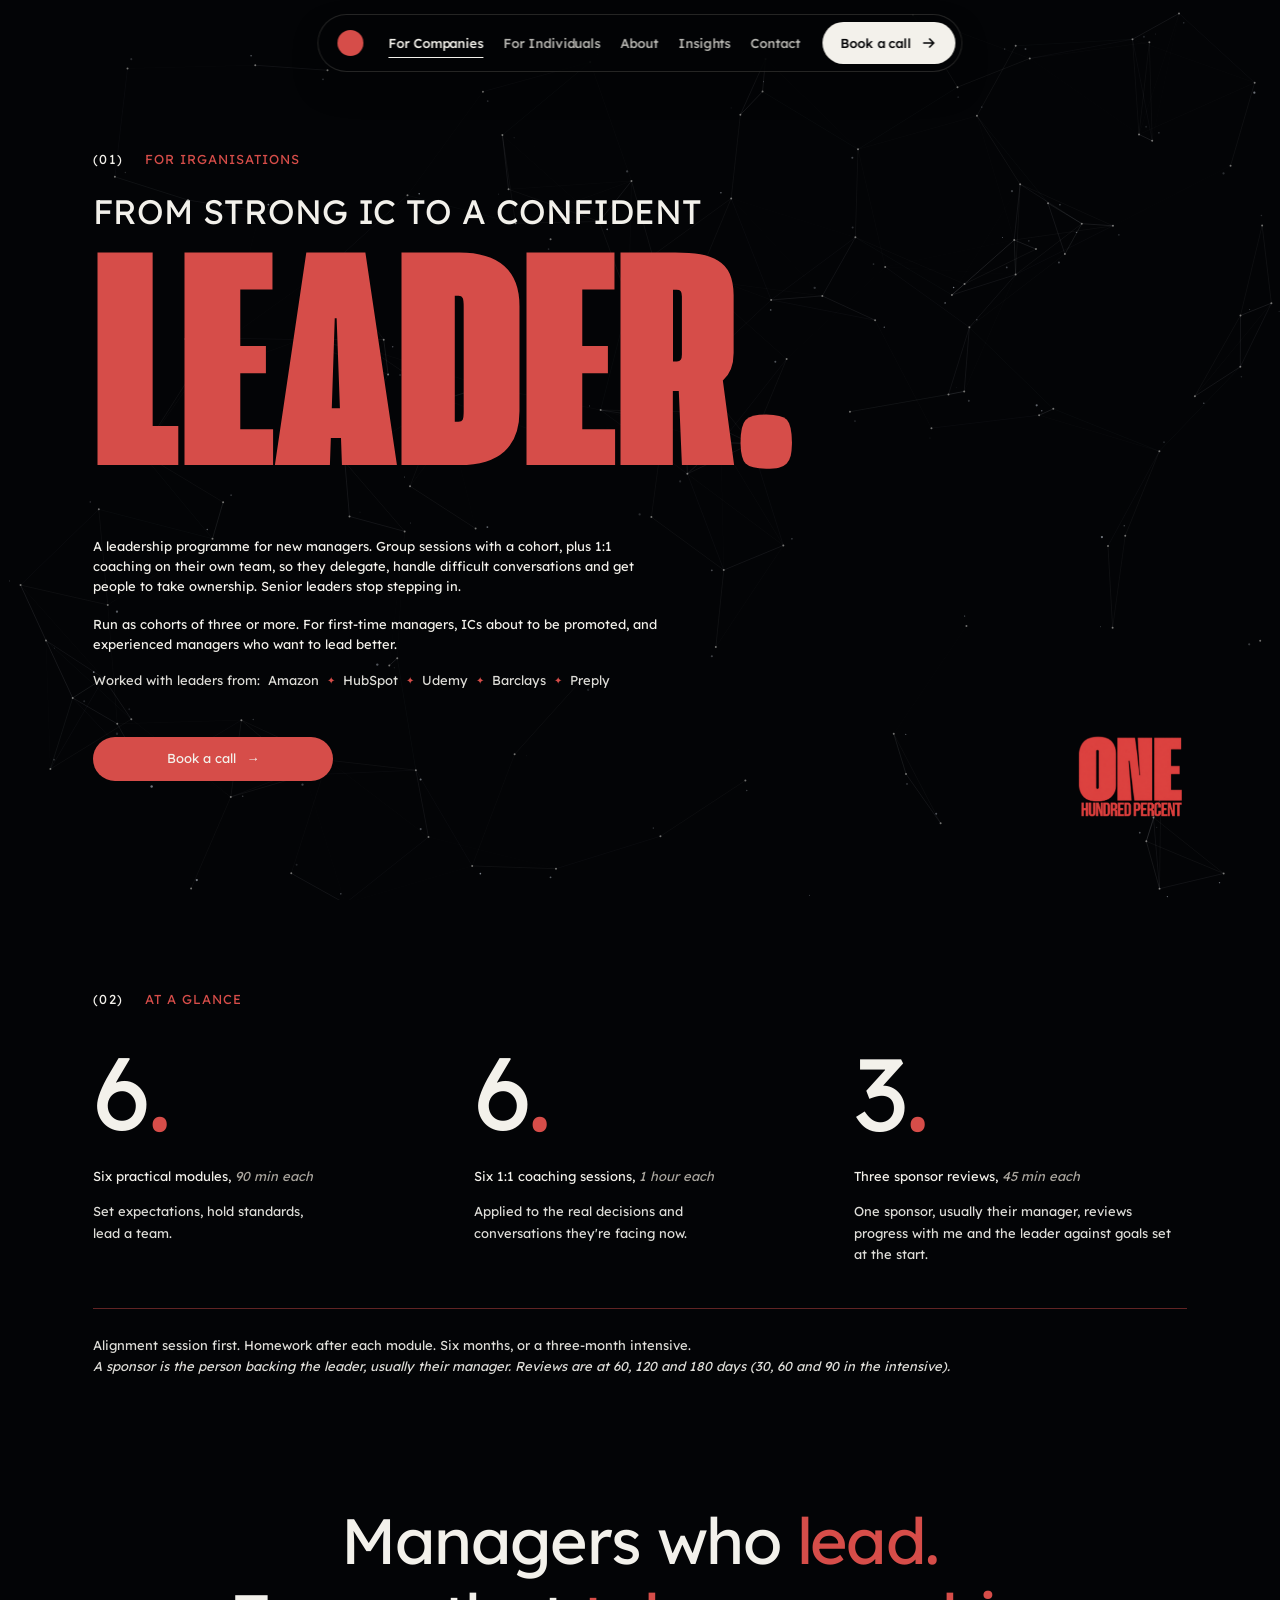
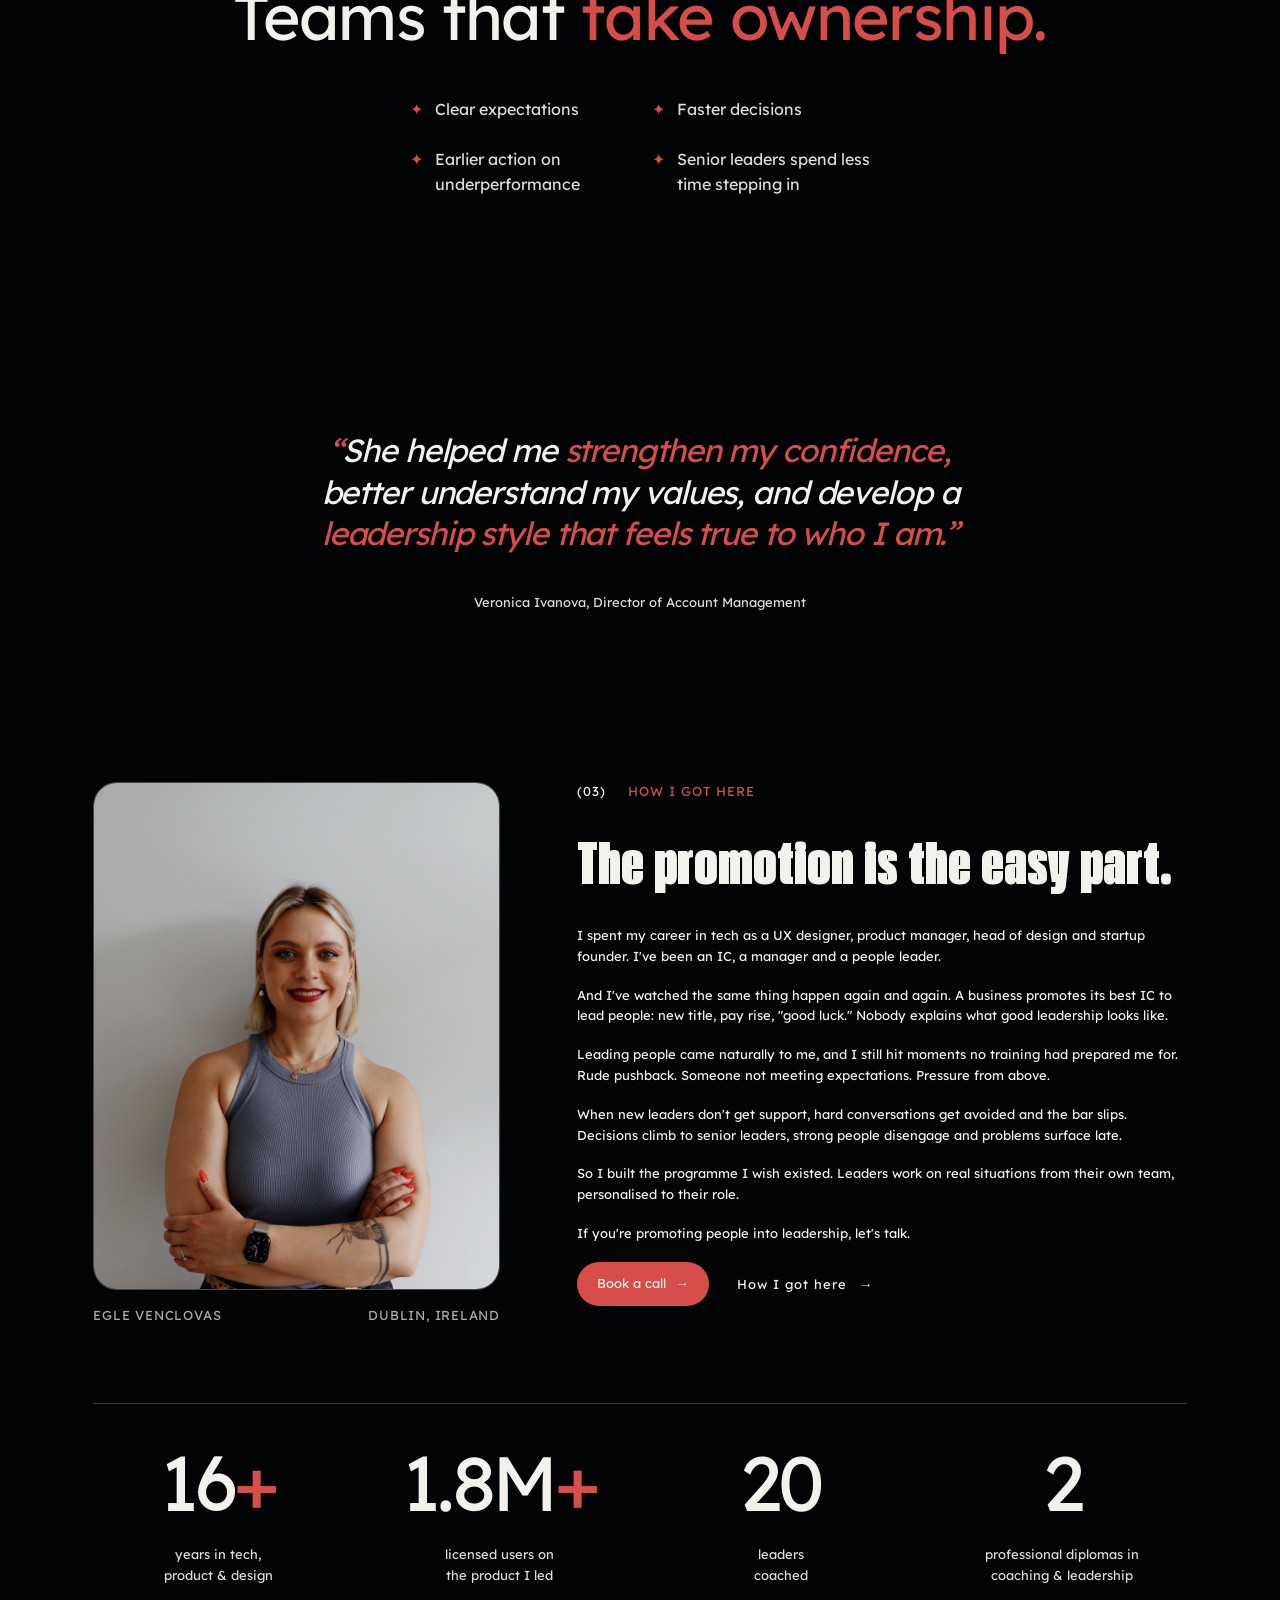
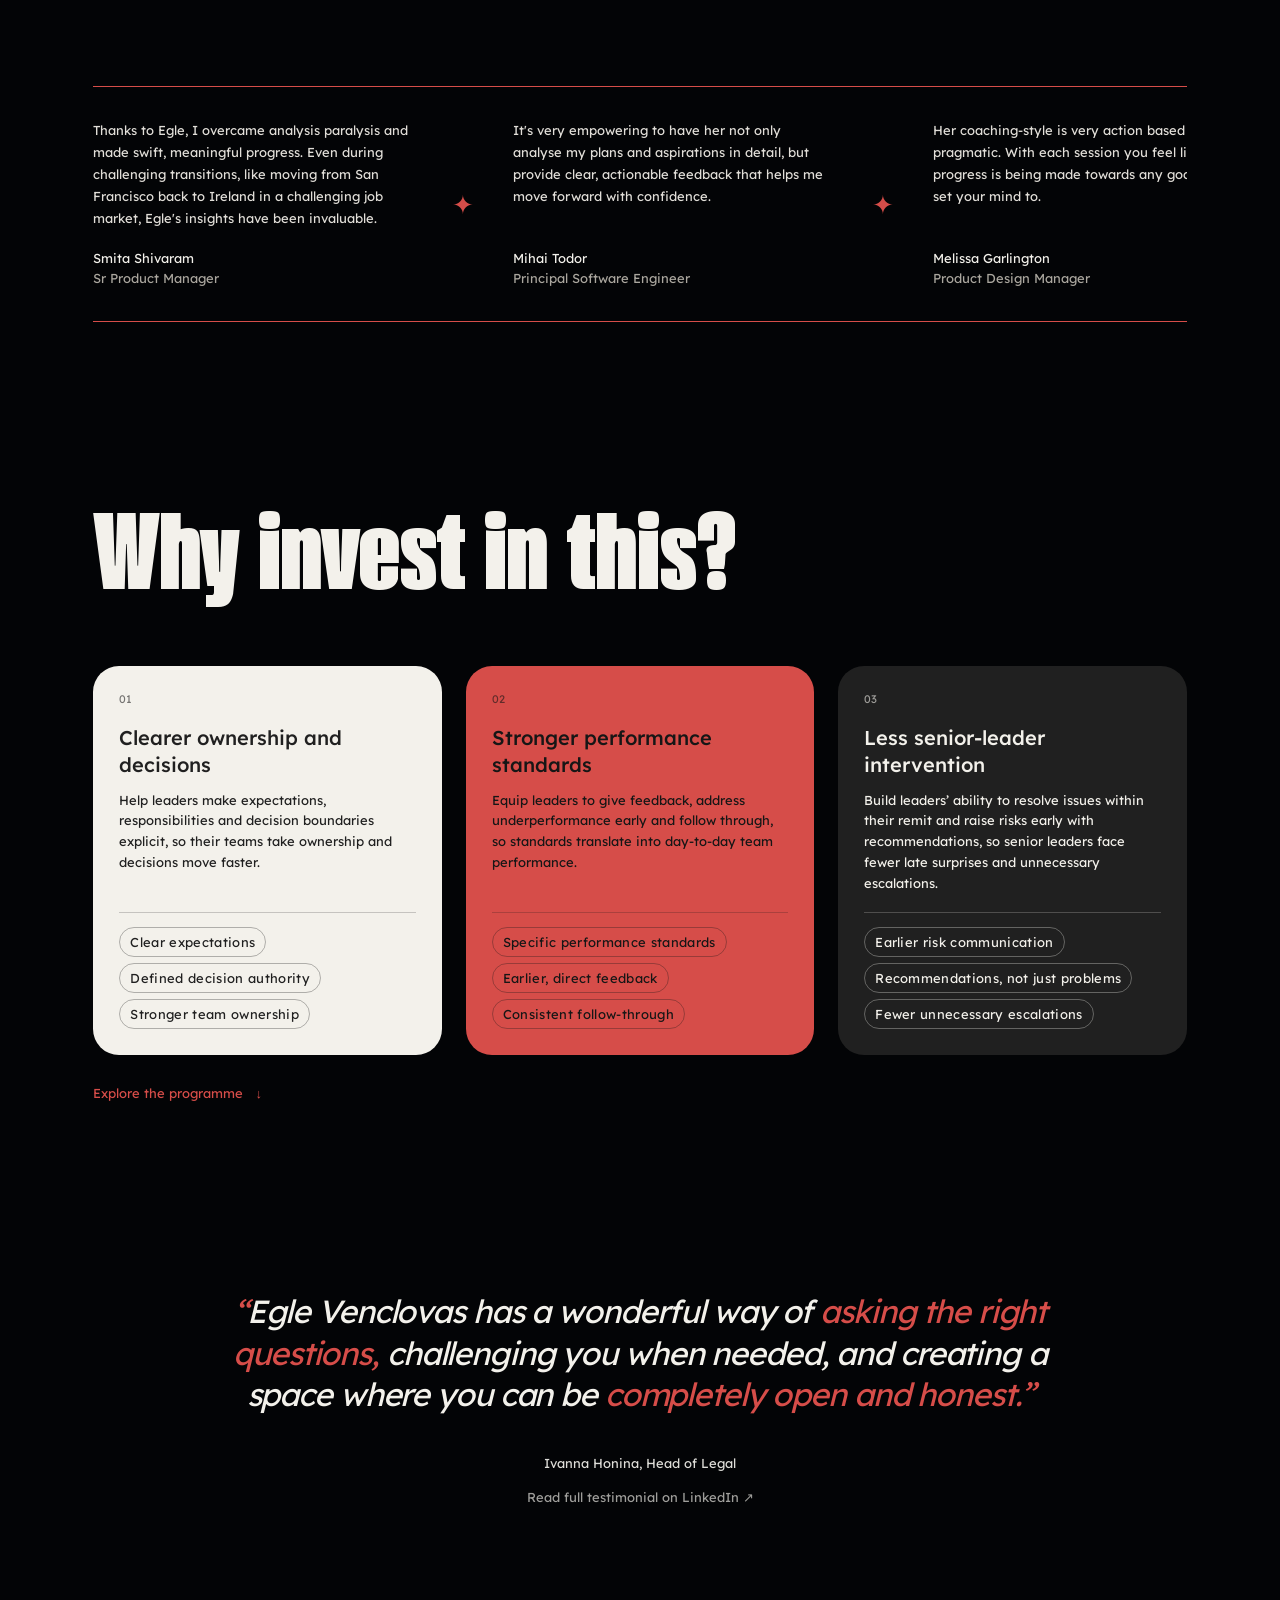
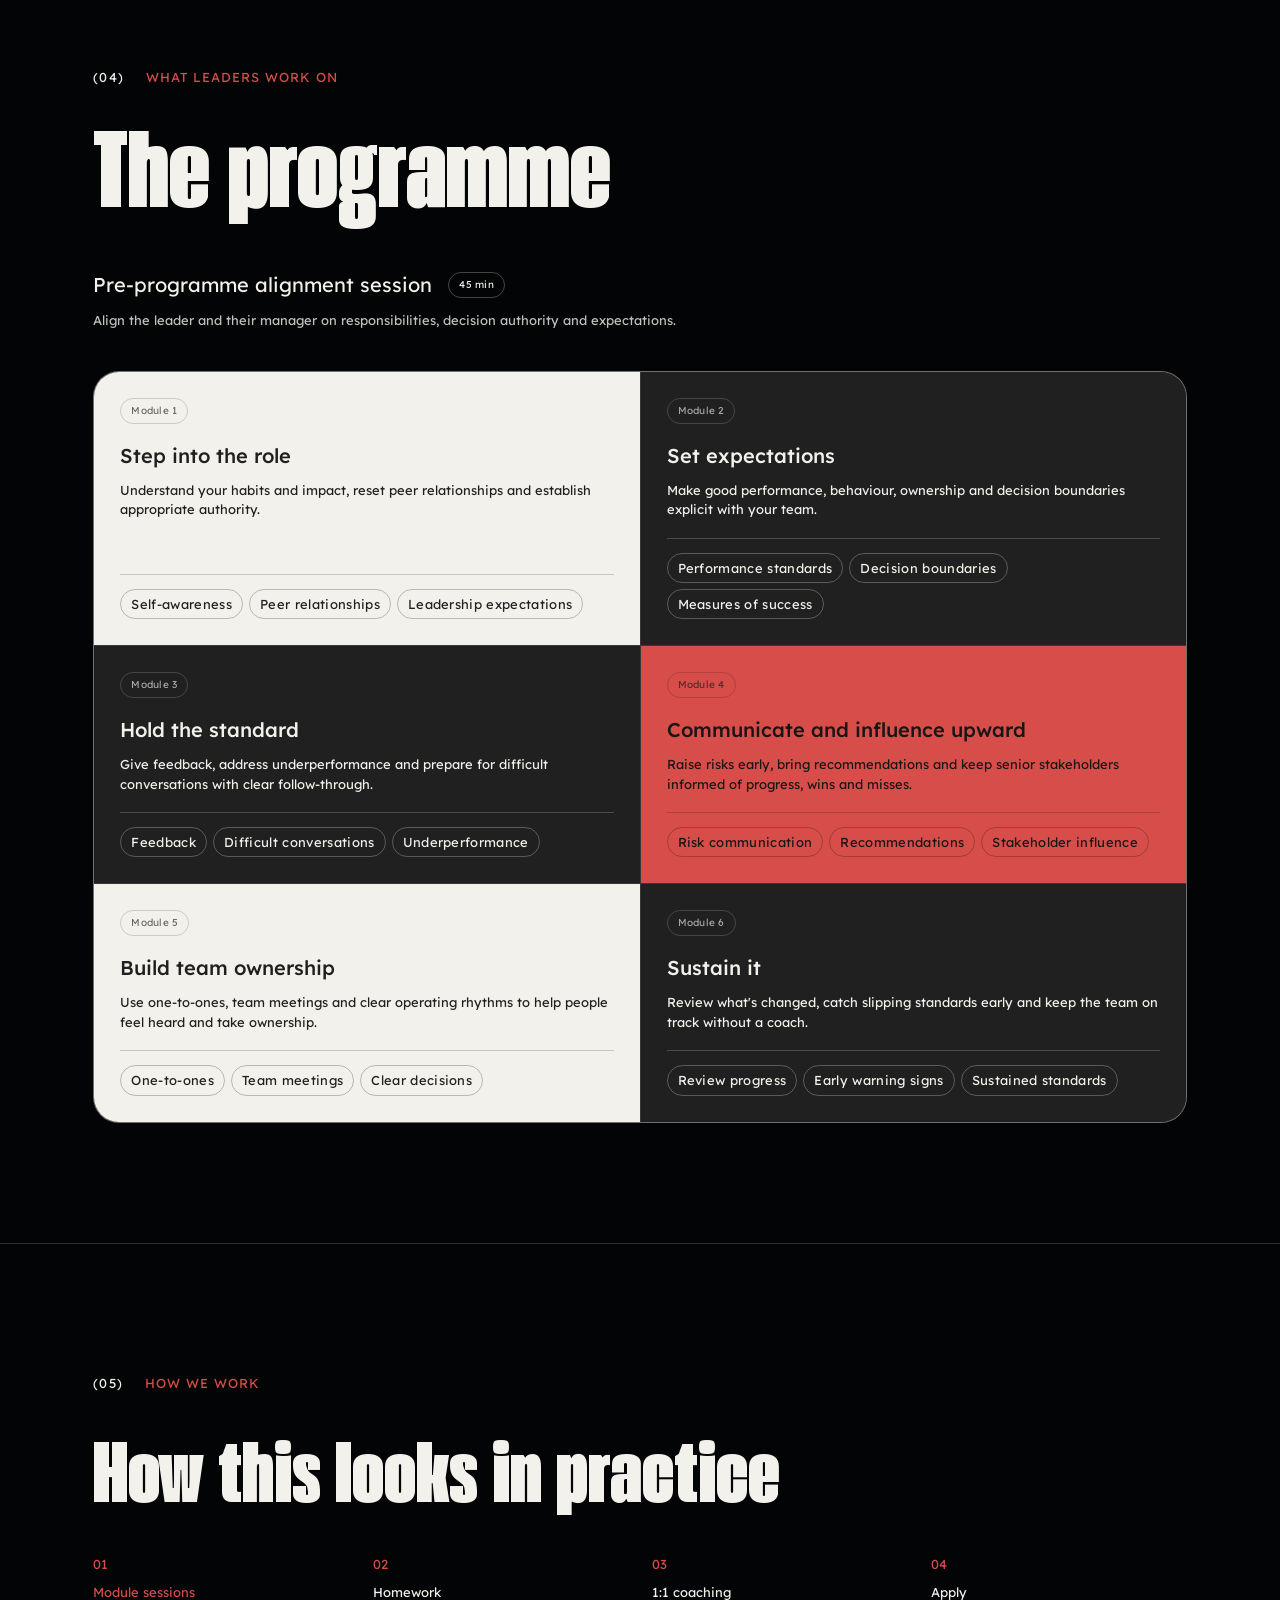
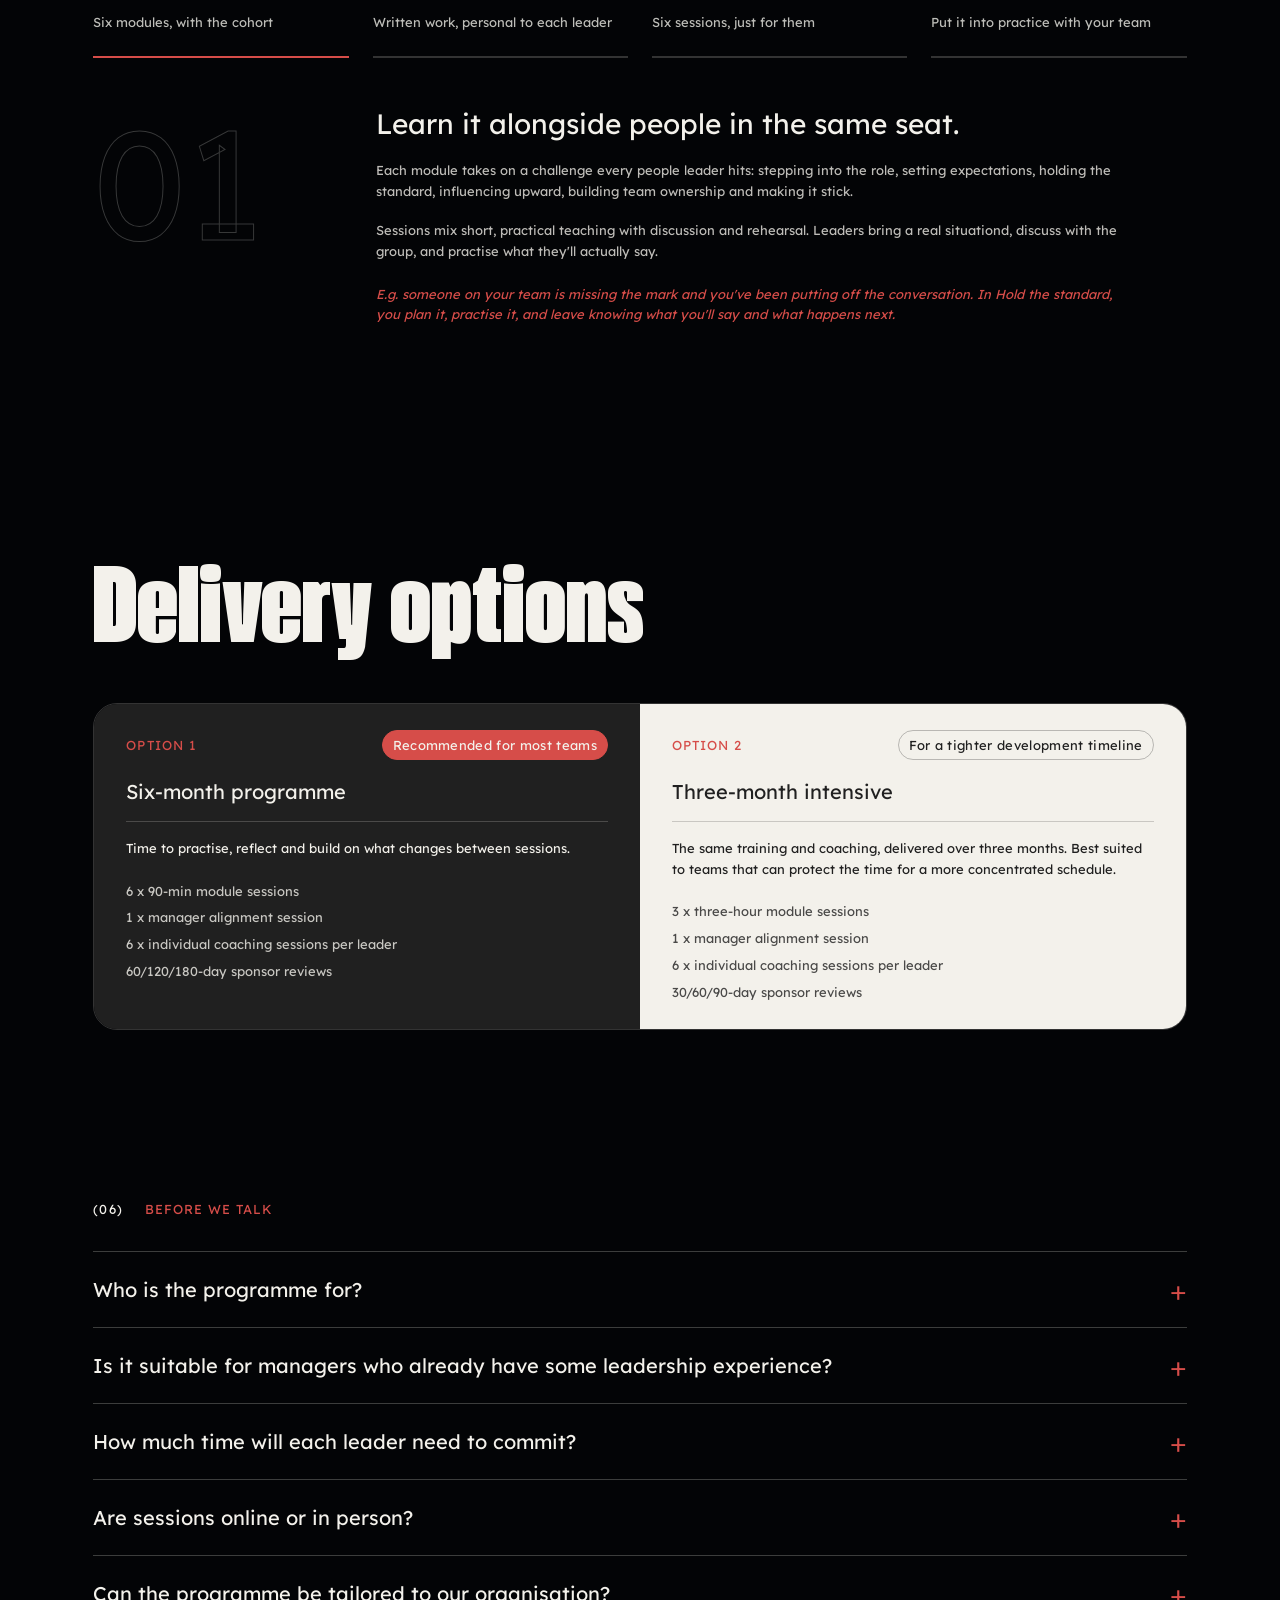
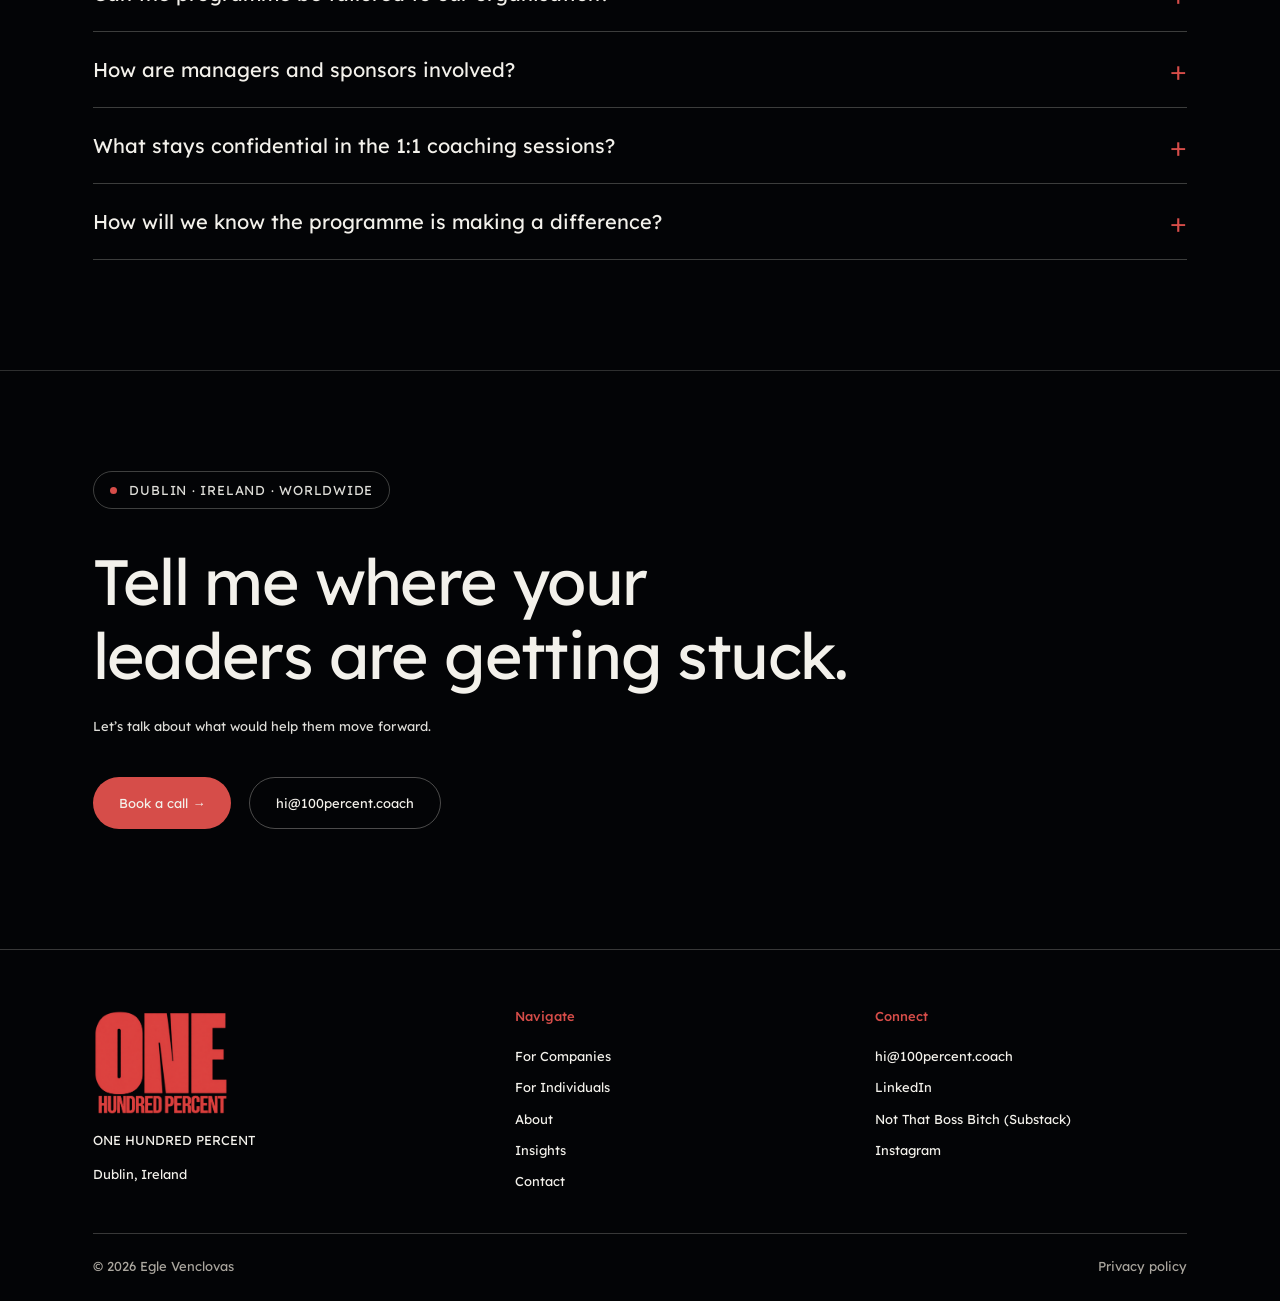
==== commit 10ad5149: "Publish mobile menu and footer updates" ====
--- a/companies-page/index.html
+++ b/companies-page/index.html
@@ -8,13 +8,14 @@
     <link rel="preconnect" href="https://fonts.googleapis.com">
     <link rel="preconnect" href="https://fonts.gstatic.com" crossorigin>
     <link href="https://fonts.googleapis.com/css2?family=Lexend+Deca:wght@400;500;600;700&amp;display=swap" rel="stylesheet">
-    <link rel="stylesheet" href="styles.css?v=all-motion-2">
-      <link rel="stylesheet" href="typography.css?v=all-motion-2">
-  <link rel="stylesheet" href="footer.css?v=1"></head>
+    <link rel="stylesheet" href="styles.css?v=mobile-menu-1">
+      <link rel="stylesheet" href="typography.css?v=mobile-menu-1">
+  <link rel="stylesheet" href="footer.css?v=mobile-menu-1"></head>
   <body>
     <nav class="site-nav" aria-label="Main navigation">
       <a class="site-nav__brand" href="./" aria-label="ONE HUNDRED PERCENT — For Companies"><span aria-hidden="true"></span></a>
-      <ul class="site-nav__links">
+      <button class="site-nav__toggle" type="button" aria-label="Open menu" aria-expanded="false" aria-controls="mobile-navigation"><span></span><span></span><span></span></button>
+      <ul class="site-nav__links" id="mobile-navigation">
         <li><a href="./" aria-current="page">For Companies</a></li>
         <li><a href="../individuals-page/">For Individuals</a></li>
         <li><a href="../about-page/">About</a></li>
@@ -271,9 +272,9 @@
           <a class="closing-contact__email" href="mailto:hi@100percent.coach">hi@100percent.coach</a>
         </div>
       </section>
-    </main><footer class="site-footer"><div class="site-footer__columns"><div class="site-footer__brand"><a href="../companies-page/" aria-label="ONE HUNDRED PERCENT"><img src="assets/brand-logo-transparent.png" alt="ONE HUNDRED PERCENT" width="160" loading="lazy"></a><p>ONE HUNDRED PERCENT</p><p>Dublin, Ireland</p></div><nav aria-label="Footer navigation"><h2>Navigate</h2><a href="../companies-page/">For Companies</a><a href="../individuals-page/">For Individuals</a><a href="../about-page/">About</a><a href="../insights-page/">Insights</a><a href="../contact-page/">Contact</a></nav><div class="site-footer__connect"><h2>Connect</h2><a href="mailto:hi@100percent.coach">hi@100percent.coach</a><a href="https://www.linkedin.com/in/eglev/" target="_blank" rel="noopener noreferrer">LinkedIn</a><a href="https://eglevenclovas.substack.com/" target="_blank" rel="noopener noreferrer">Substack (Not That Boss Bitch)</a><a href="https://www.instagram.com/100percent.coach/" target="_blank" rel="noopener noreferrer">Instagram</a></div></div><div class="site-footer__bottom"><span>© 2026 Egle Venclovas</span><span>Privacy policy</span></div></footer>
+    </main><footer class="site-footer"><div class="site-footer__columns"><div class="site-footer__brand"><a href="../companies-page/" aria-label="ONE HUNDRED PERCENT"><img src="assets/brand-logo-transparent.png" alt="ONE HUNDRED PERCENT" width="160" loading="lazy"></a><p>ONE HUNDRED PERCENT</p><p>Dublin, Ireland</p></div><nav aria-label="Footer navigation"><h2>Navigate</h2><a href="../companies-page/">For Companies</a><a href="../individuals-page/">For Individuals</a><a href="../about-page/">About</a><a href="../insights-page/">Insights</a><a href="../contact-page/">Contact</a></nav><div class="site-footer__connect"><h2>Connect</h2><a href="mailto:hi@100percent.coach">hi@100percent.coach</a><a href="https://www.linkedin.com/in/eglev/" target="_blank" rel="noopener noreferrer">LinkedIn</a><a href="https://eglevenclovas.substack.com/" target="_blank" rel="noopener noreferrer">Not That Boss Bitch (Substack)</a><a href="https://www.instagram.com/100percent.coach/" target="_blank" rel="noopener noreferrer">Instagram</a></div></div><div class="site-footer__bottom"><span>© 2026 Egle Venclovas</span><span>Privacy policy</span></div></footer>
     <script src="night-sky.js?v=constellations-interactive-2" defer></script>
-    <script src="navigation.js?v=investment-hover-20261008" defer></script>
+    <script src="navigation.js?v=mobile-menu-1" defer></script>
     <script src="practice.js?v=mobile-reading-20261008" defer></script>
     <script src="scroll-reveals.js?v=all-pages-motion-2" defer></script>
   </body>
--- a/companies-page/styles.css
+++ b/companies-page/styles.css
@@ -701,3 +701,20 @@
 @keyframes page-enter { from { opacity: 0; translate: 0 20px; } to { opacity: 1; translate: 0 0; } }
 .page-enter { animation: page-enter .75s cubic-bezier(.2,.7,.2,1) both; animation-delay: var(--enter-delay,0ms); }
 @media (prefers-reduced-motion: reduce) { .page-enter { animation: none; } }
+
+.site-nav__toggle { display: none; }
+@media (max-width: 800px) {
+ .site-nav, .site-nav.is-scrolled { grid-template-columns: 1fr auto auto; padding: 6px 12px; gap: 0 10px; }
+ .site-nav__brand { grid-column: 1; grid-row: 1; }
+ .site-nav__cta { grid-column: 2; grid-row: 1; }
+ .site-nav__toggle { grid-column: 3; grid-row: 1; display: flex; flex-direction: column; justify-content: center; align-items: center; gap: 5px; width: 44px; height: 44px; padding: 10px; border: 0; border-radius: 50%; color: var(--paper); background: transparent; cursor: pointer; }
+ .site-nav__toggle span { display: block; width: 20px; height: 2px; background: currentColor; transition: transform .2s, opacity .2s; }
+ .site-nav.is-open .site-nav__toggle span:first-child { transform: translateY(7px) rotate(45deg); }
+ .site-nav.is-open .site-nav__toggle span:nth-child(2) { opacity: 0; }
+ .site-nav.is-open .site-nav__toggle span:last-child { transform: translateY(-7px) rotate(-45deg); }
+ .site-nav__links { display: none; grid-column: 1/-1; grid-row: 2; overflow: visible; padding: 16px 4px 8px; margin-top: 6px; border-top: 1px solid #383838; }
+ .site-nav.is-open .site-nav__links { display: flex; flex-direction: column; align-items: stretch; gap: 0; }
+ .site-nav__links a { display: block; padding: 12px 8px; }
+ .site-nav__links a::after { display: none; }
+}
+@media (prefers-reduced-motion: reduce) { .site-nav__toggle span { transition: none; } }
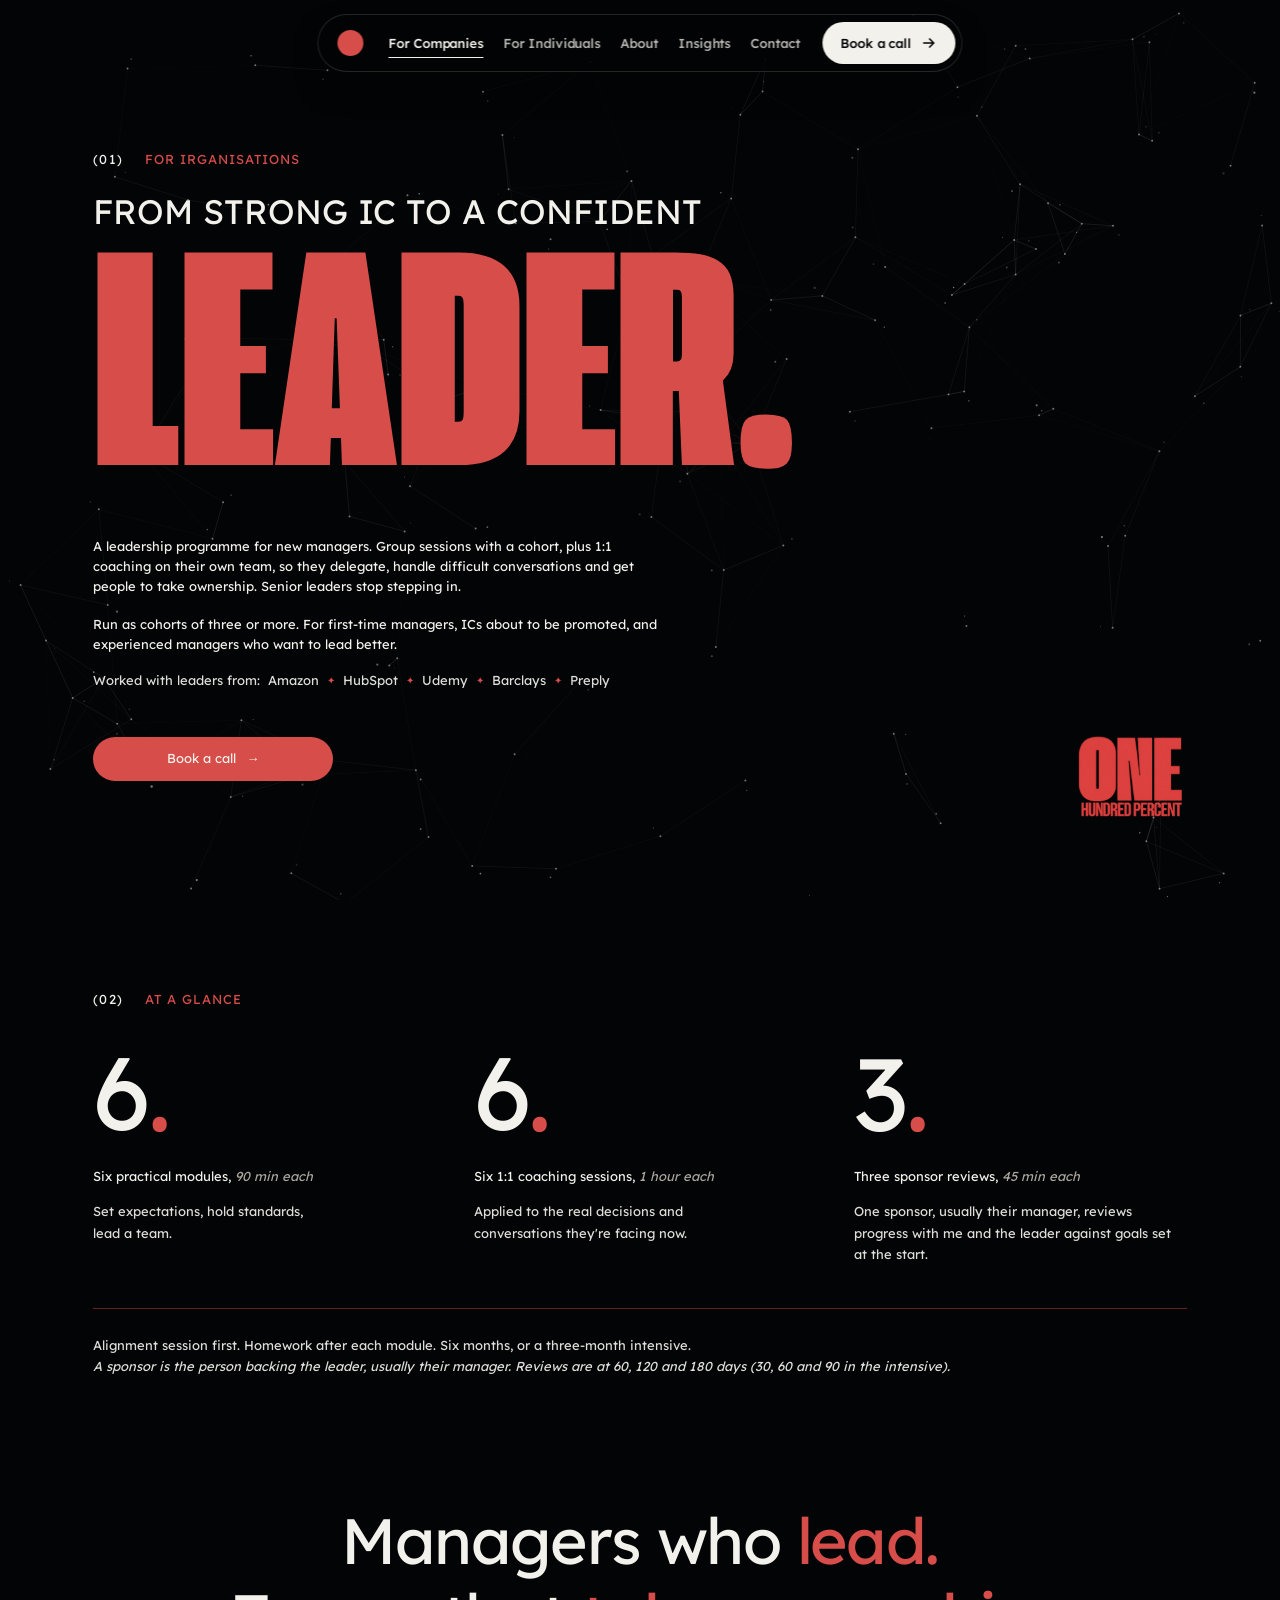
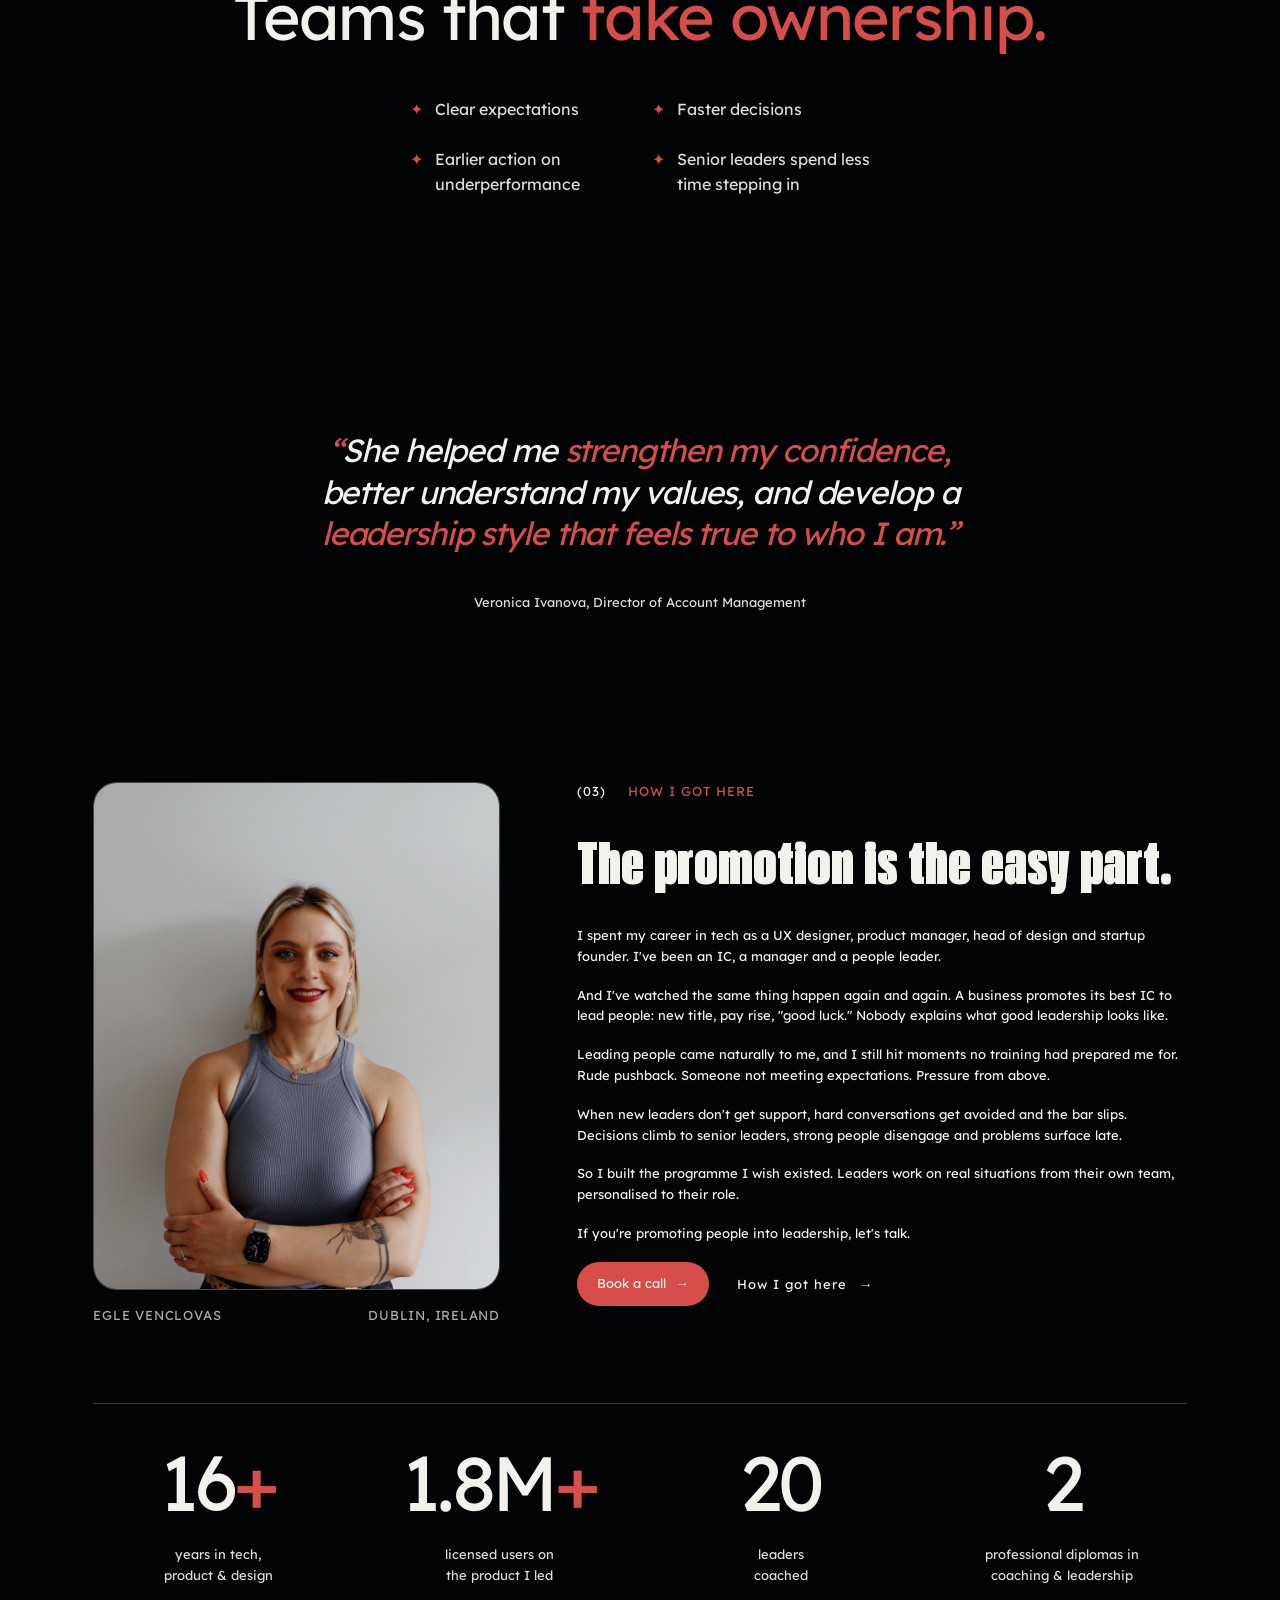
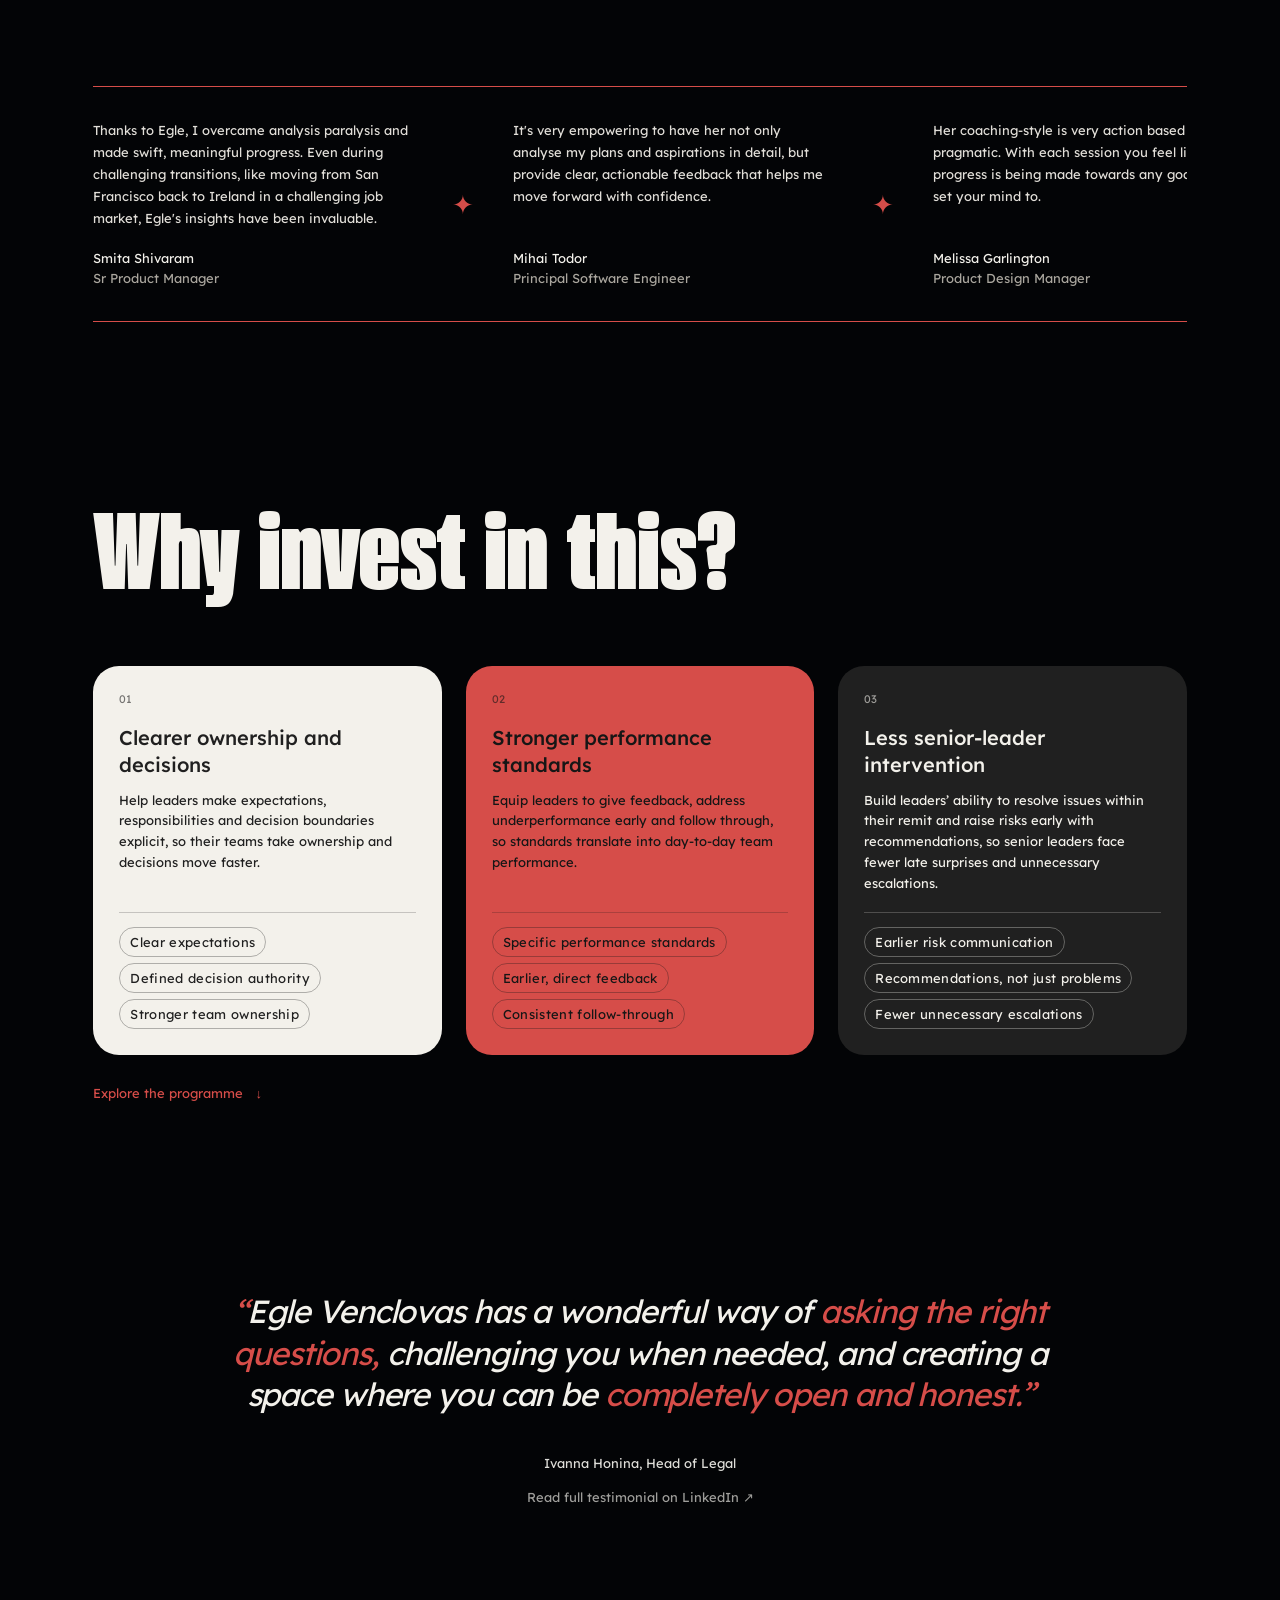
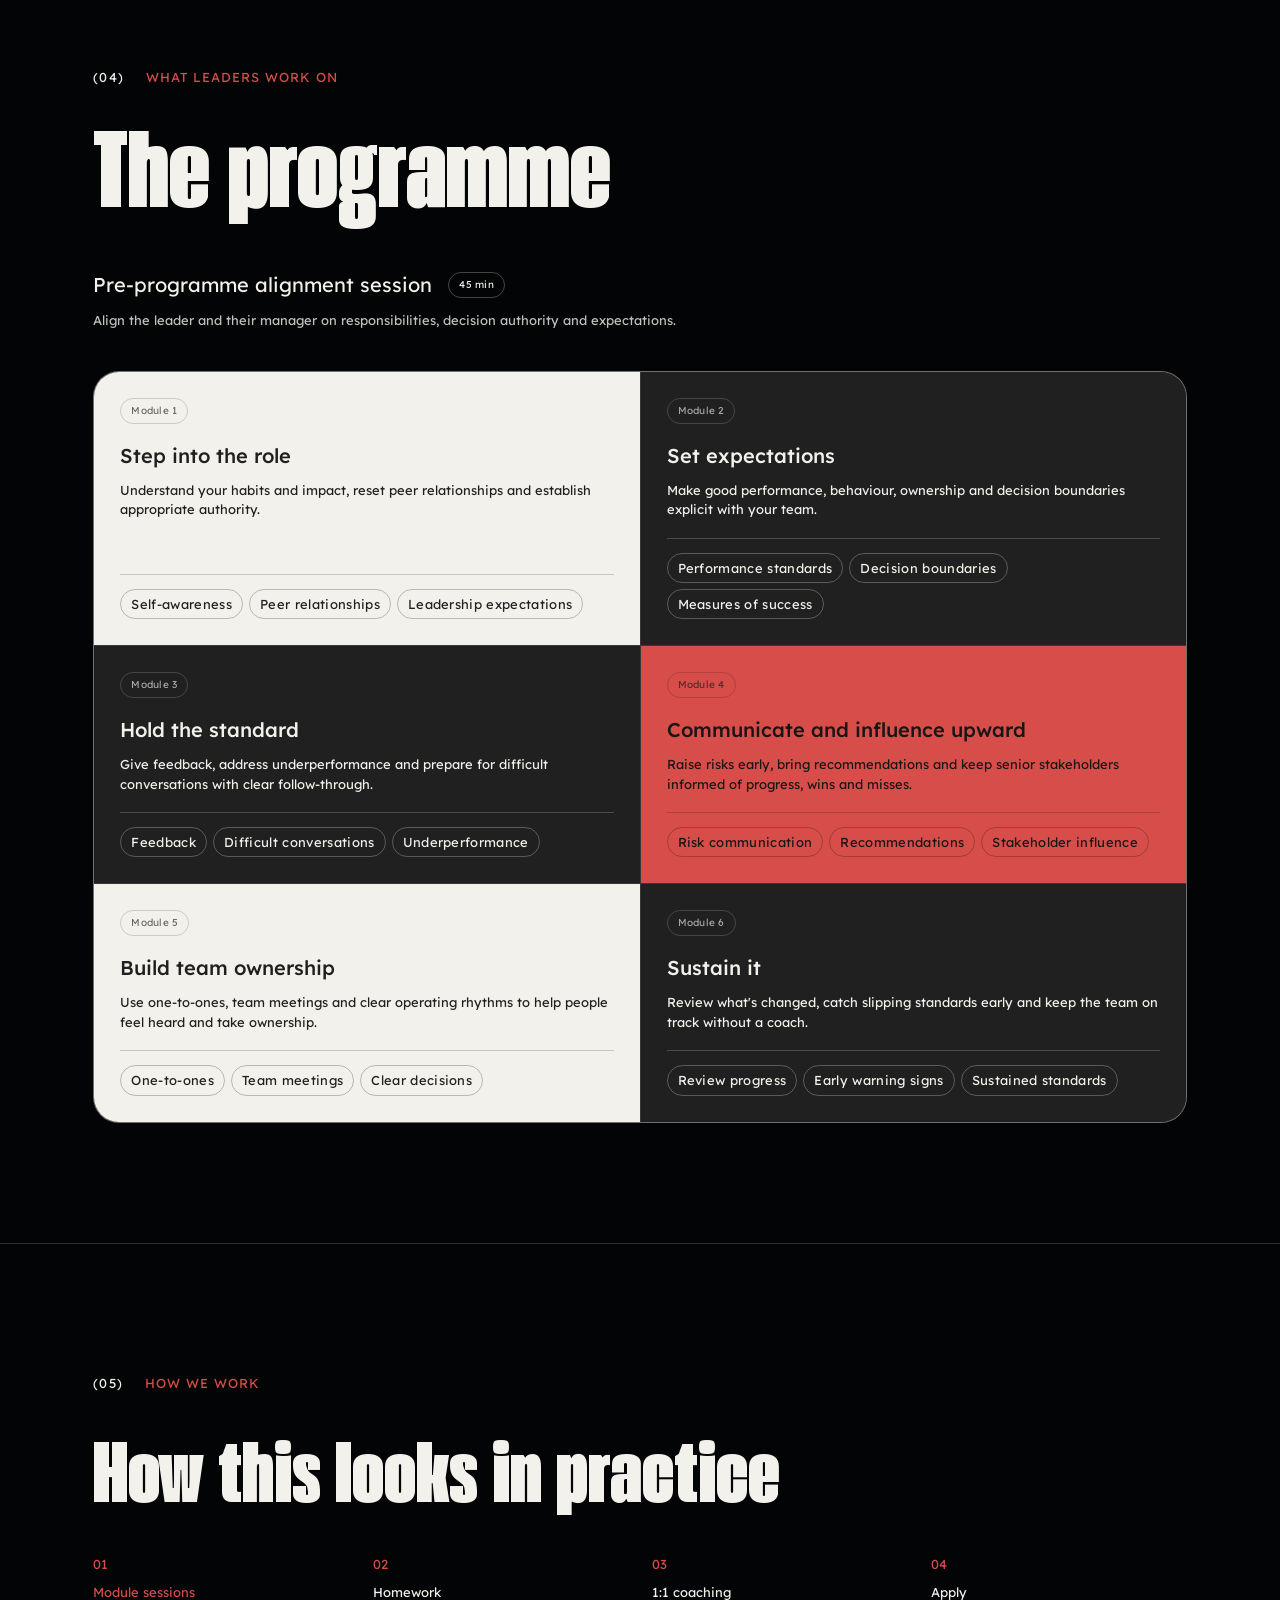
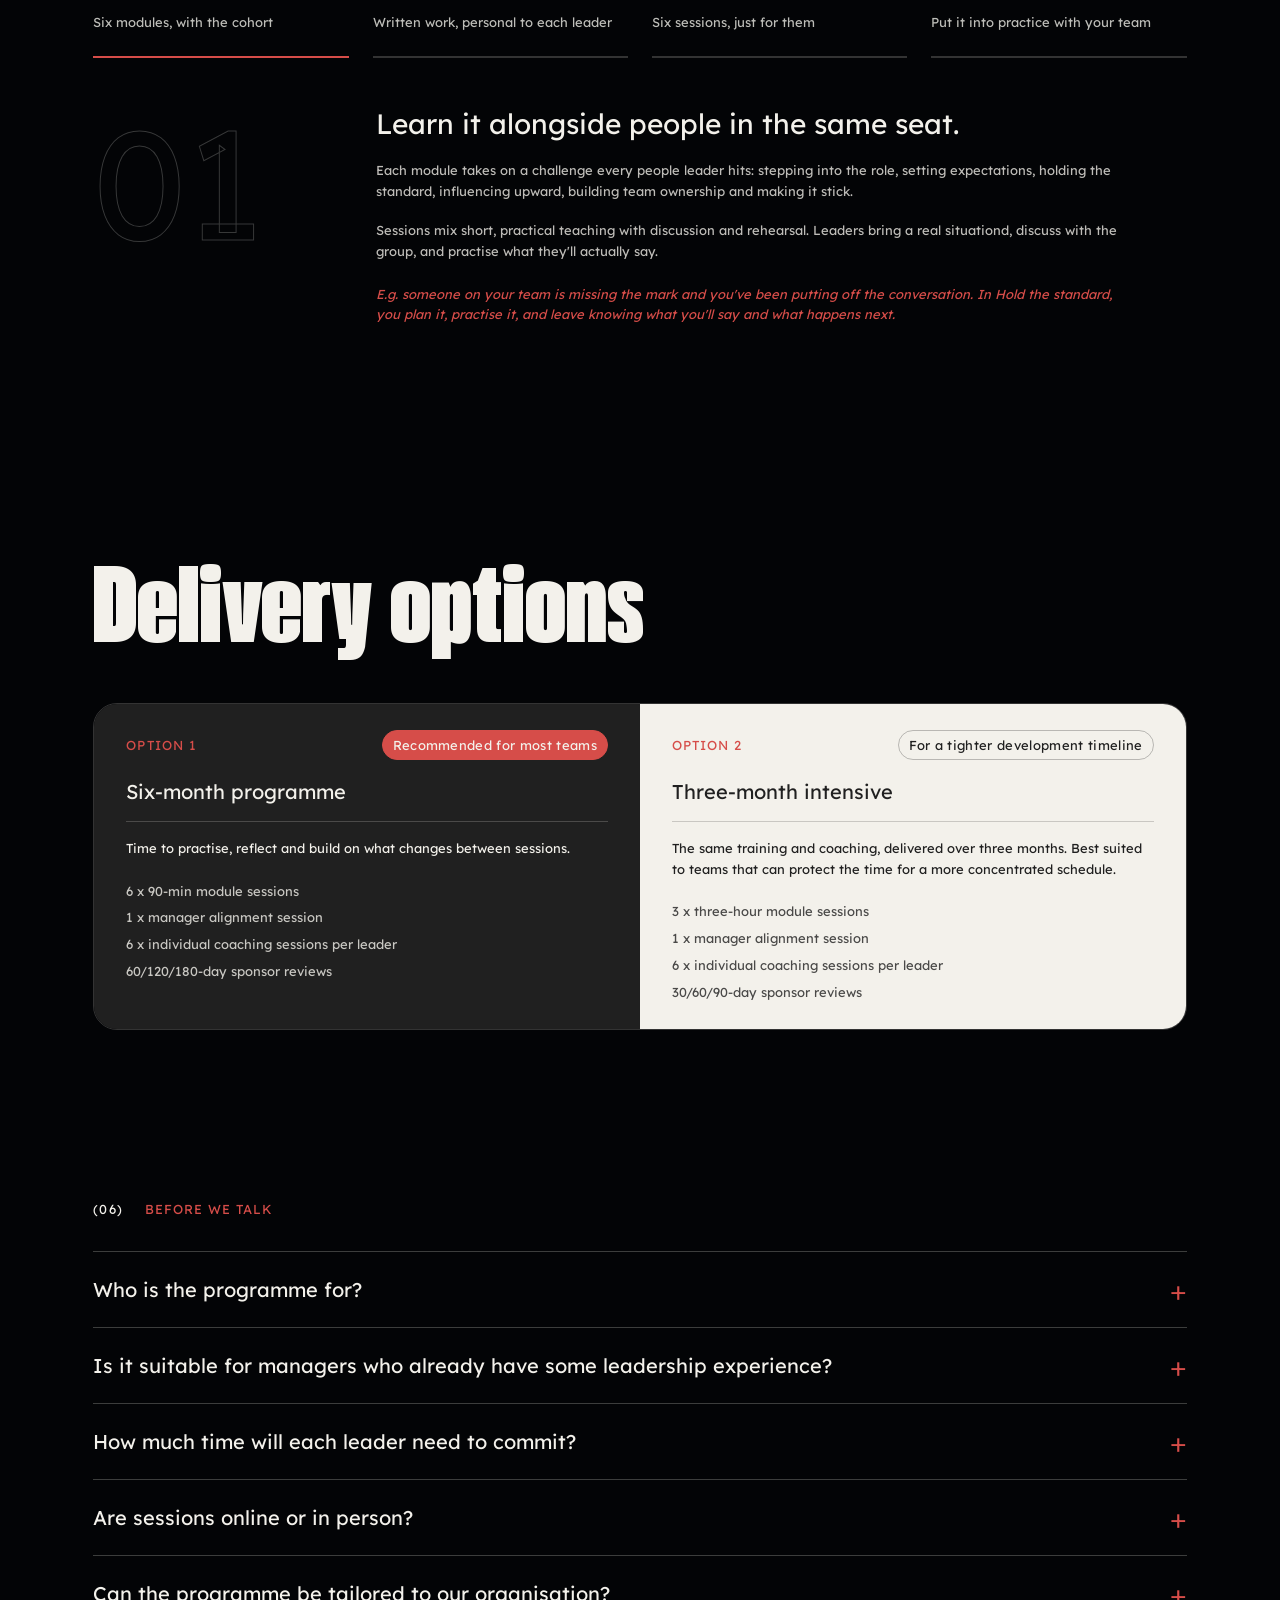
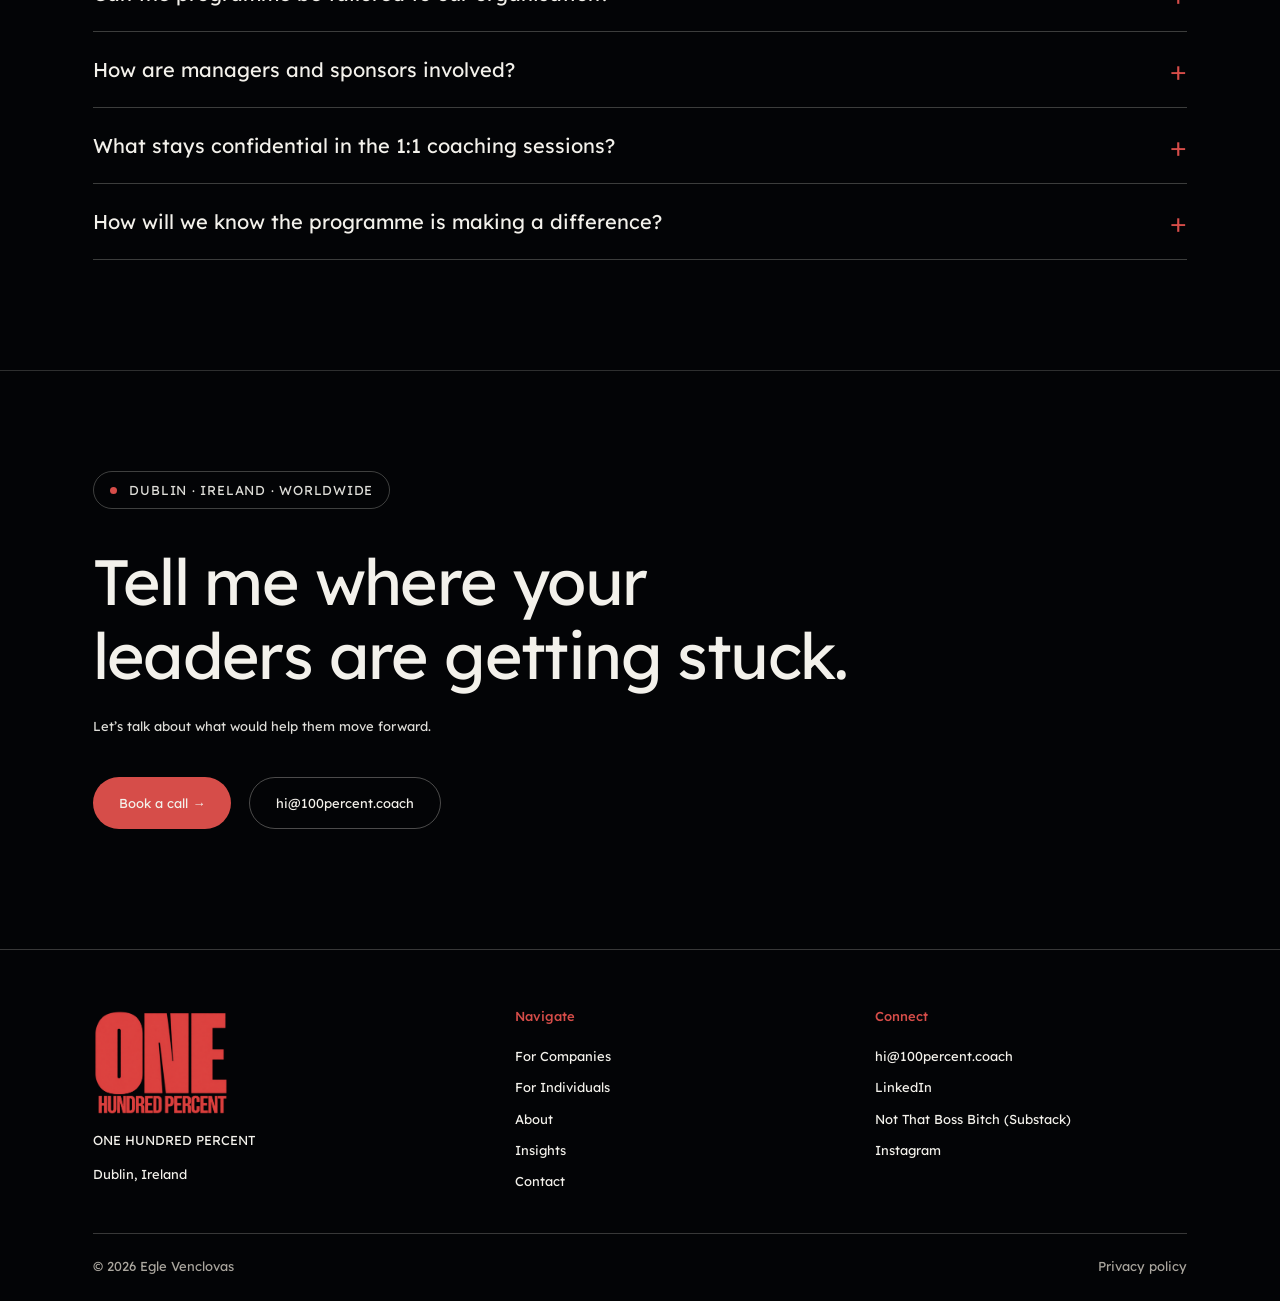
==== commit ddd35cb6: "Prevent stale mobile navigation when changing pages" ====
--- a/companies-page/index.html
+++ b/companies-page/index.html
@@ -8,19 +8,19 @@
     <link rel="preconnect" href="https://fonts.googleapis.com">
     <link rel="preconnect" href="https://fonts.gstatic.com" crossorigin>
     <link href="https://fonts.googleapis.com/css2?family=Lexend+Deca:wght@400;500;600;700&amp;display=swap" rel="stylesheet">
-    <link rel="stylesheet" href="styles.css?v=mobile-menu-1">
-      <link rel="stylesheet" href="typography.css?v=mobile-menu-1">
-  <link rel="stylesheet" href="footer.css?v=mobile-menu-1"></head>
+    <link rel="stylesheet" href="styles.css?v=mobile-menu-2">
+      <link rel="stylesheet" href="typography.css?v=mobile-menu-2">
+  <link rel="stylesheet" href="footer.css?v=mobile-menu-2"></head>
   <body>
     <nav class="site-nav" aria-label="Main navigation">
-      <a class="site-nav__brand" href="./" aria-label="ONE HUNDRED PERCENT — For Companies"><span aria-hidden="true"></span></a>
+      <a class="site-nav__brand" href="./?v=mobile-menu-2" aria-label="ONE HUNDRED PERCENT — For Companies"><span aria-hidden="true"></span></a>
       <button class="site-nav__toggle" type="button" aria-label="Open menu" aria-expanded="false" aria-controls="mobile-navigation"><span></span><span></span><span></span></button>
       <ul class="site-nav__links" id="mobile-navigation">
-        <li><a href="./" aria-current="page">For Companies</a></li>
-        <li><a href="../individuals-page/">For Individuals</a></li>
-        <li><a href="../about-page/">About</a></li>
-        <li><a href="../insights-page/">Insights</a></li>
-        <li><a href="../contact-page/">Contact</a></li>
+        <li><a href="./?v=mobile-menu-2" aria-current="page">For Companies</a></li>
+        <li><a href="../individuals-page/?v=mobile-menu-2">For Individuals</a></li>
+        <li><a href="../about-page/?v=mobile-menu-2">About</a></li>
+        <li><a href="../insights-page/?v=mobile-menu-2">Insights</a></li>
+        <li><a href="../contact-page/?v=mobile-menu-2">Contact</a></li>
       </ul>
       <a class="site-nav__cta" href="https://tidycal.com/100percent/intro-call" target="_blank" rel="noopener noreferrer">
         <span>Book a call</span>
@@ -96,7 +96,7 @@
           <p>When new leaders don&#x27;t get support, hard conversations get avoided and the bar slips. Decisions climb to senior leaders, strong people disengage and problems surface late.</p>
           <p>So I built the programme I wish existed. Leaders work on real situations from their own team, personalised to their role.</p>
           <p>If you&#x27;re promoting people into leadership, let&#x27;s talk.</p>
-          <div class="about-egle__actions"><a class="about-egle__cta" href="https://tidycal.com/100percent/intro-call" target="_blank" rel="noopener noreferrer">Book a call <span aria-hidden="true">→</span></a><a class="about-egle__story-link" href="../about-page/">How I got here <span aria-hidden="true">→</span></a></div>
+          <div class="about-egle__actions"><a class="about-egle__cta" href="https://tidycal.com/100percent/intro-call" target="_blank" rel="noopener noreferrer">Book a call <span aria-hidden="true">→</span></a><a class="about-egle__story-link" href="../about-page/?v=mobile-menu-2">How I got here <span aria-hidden="true">→</span></a></div>
         </div>
         <div class="about-egle__experience" id="experience" aria-label="Experience and qualifications">
           <div class="about-egle__stat"><span class="about-egle__stat-number">16<span>+</span></span><span class="about-egle__stat-label">years in tech,<br> product &amp; design</span></div>
@@ -272,9 +272,9 @@
           <a class="closing-contact__email" href="mailto:hi@100percent.coach">hi@100percent.coach</a>
         </div>
       </section>
-    </main><footer class="site-footer"><div class="site-footer__columns"><div class="site-footer__brand"><a href="../companies-page/" aria-label="ONE HUNDRED PERCENT"><img src="assets/brand-logo-transparent.png" alt="ONE HUNDRED PERCENT" width="160" loading="lazy"></a><p>ONE HUNDRED PERCENT</p><p>Dublin, Ireland</p></div><nav aria-label="Footer navigation"><h2>Navigate</h2><a href="../companies-page/">For Companies</a><a href="../individuals-page/">For Individuals</a><a href="../about-page/">About</a><a href="../insights-page/">Insights</a><a href="../contact-page/">Contact</a></nav><div class="site-footer__connect"><h2>Connect</h2><a href="mailto:hi@100percent.coach">hi@100percent.coach</a><a href="https://www.linkedin.com/in/eglev/" target="_blank" rel="noopener noreferrer">LinkedIn</a><a href="https://eglevenclovas.substack.com/" target="_blank" rel="noopener noreferrer">Not That Boss Bitch (Substack)</a><a href="https://www.instagram.com/100percent.coach/" target="_blank" rel="noopener noreferrer">Instagram</a></div></div><div class="site-footer__bottom"><span>© 2026 Egle Venclovas</span><span>Privacy policy</span></div></footer>
+    </main><footer class="site-footer"><div class="site-footer__columns"><div class="site-footer__brand"><a href="../companies-page/?v=mobile-menu-2" aria-label="ONE HUNDRED PERCENT"><img src="assets/brand-logo-transparent.png" alt="ONE HUNDRED PERCENT" width="160" loading="lazy"></a><p>ONE HUNDRED PERCENT</p><p>Dublin, Ireland</p></div><nav aria-label="Footer navigation"><h2>Navigate</h2><a href="../companies-page/?v=mobile-menu-2">For Companies</a><a href="../individuals-page/?v=mobile-menu-2">For Individuals</a><a href="../about-page/?v=mobile-menu-2">About</a><a href="../insights-page/?v=mobile-menu-2">Insights</a><a href="../contact-page/?v=mobile-menu-2">Contact</a></nav><div class="site-footer__connect"><h2>Connect</h2><a href="mailto:hi@100percent.coach">hi@100percent.coach</a><a href="https://www.linkedin.com/in/eglev/" target="_blank" rel="noopener noreferrer">LinkedIn</a><a href="https://eglevenclovas.substack.com/" target="_blank" rel="noopener noreferrer">Not That Boss Bitch (Substack)</a><a href="https://www.instagram.com/100percent.coach/" target="_blank" rel="noopener noreferrer">Instagram</a></div></div><div class="site-footer__bottom"><span>© 2026 Egle Venclovas</span><span>Privacy policy</span></div></footer>
     <script src="night-sky.js?v=constellations-interactive-2" defer></script>
-    <script src="navigation.js?v=mobile-menu-1" defer></script>
+    <script src="navigation.js?v=mobile-menu-2" defer></script>
     <script src="practice.js?v=mobile-reading-20261008" defer></script>
     <script src="scroll-reveals.js?v=all-pages-motion-2" defer></script>
   </body>
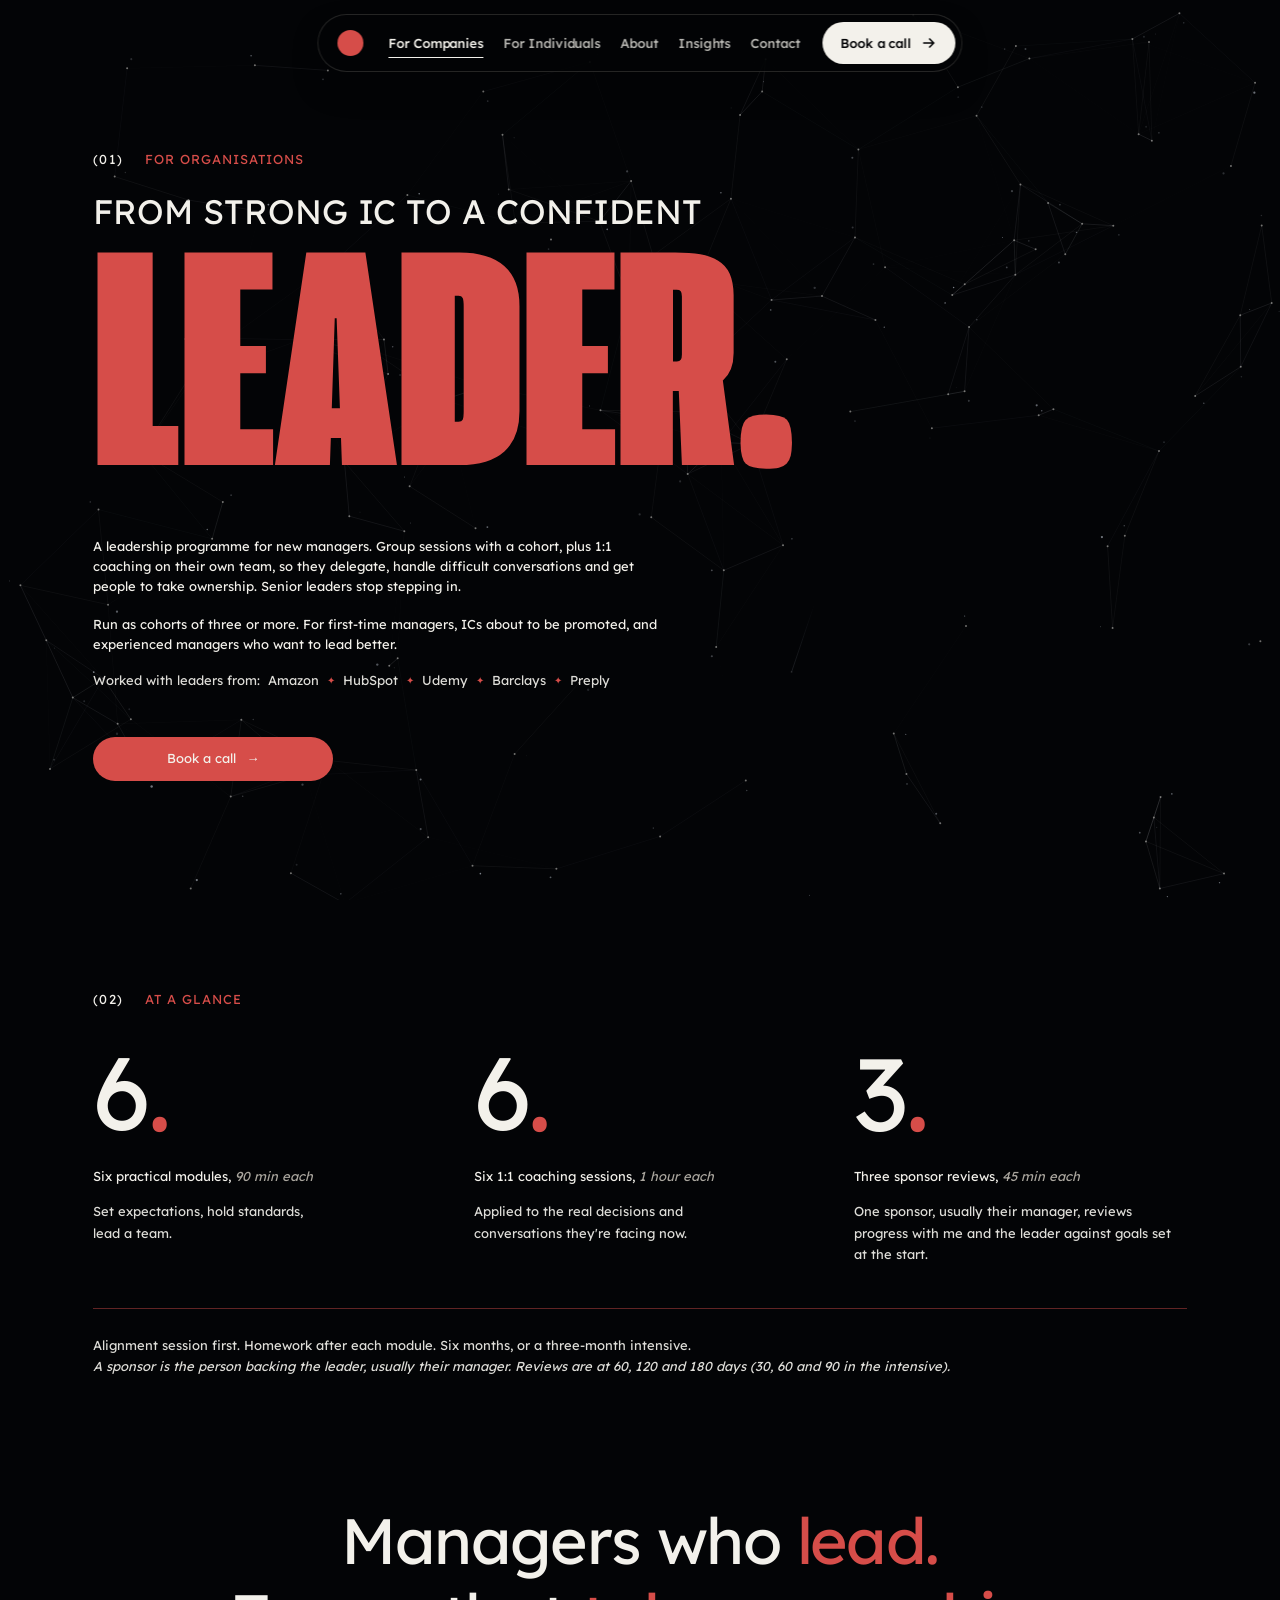
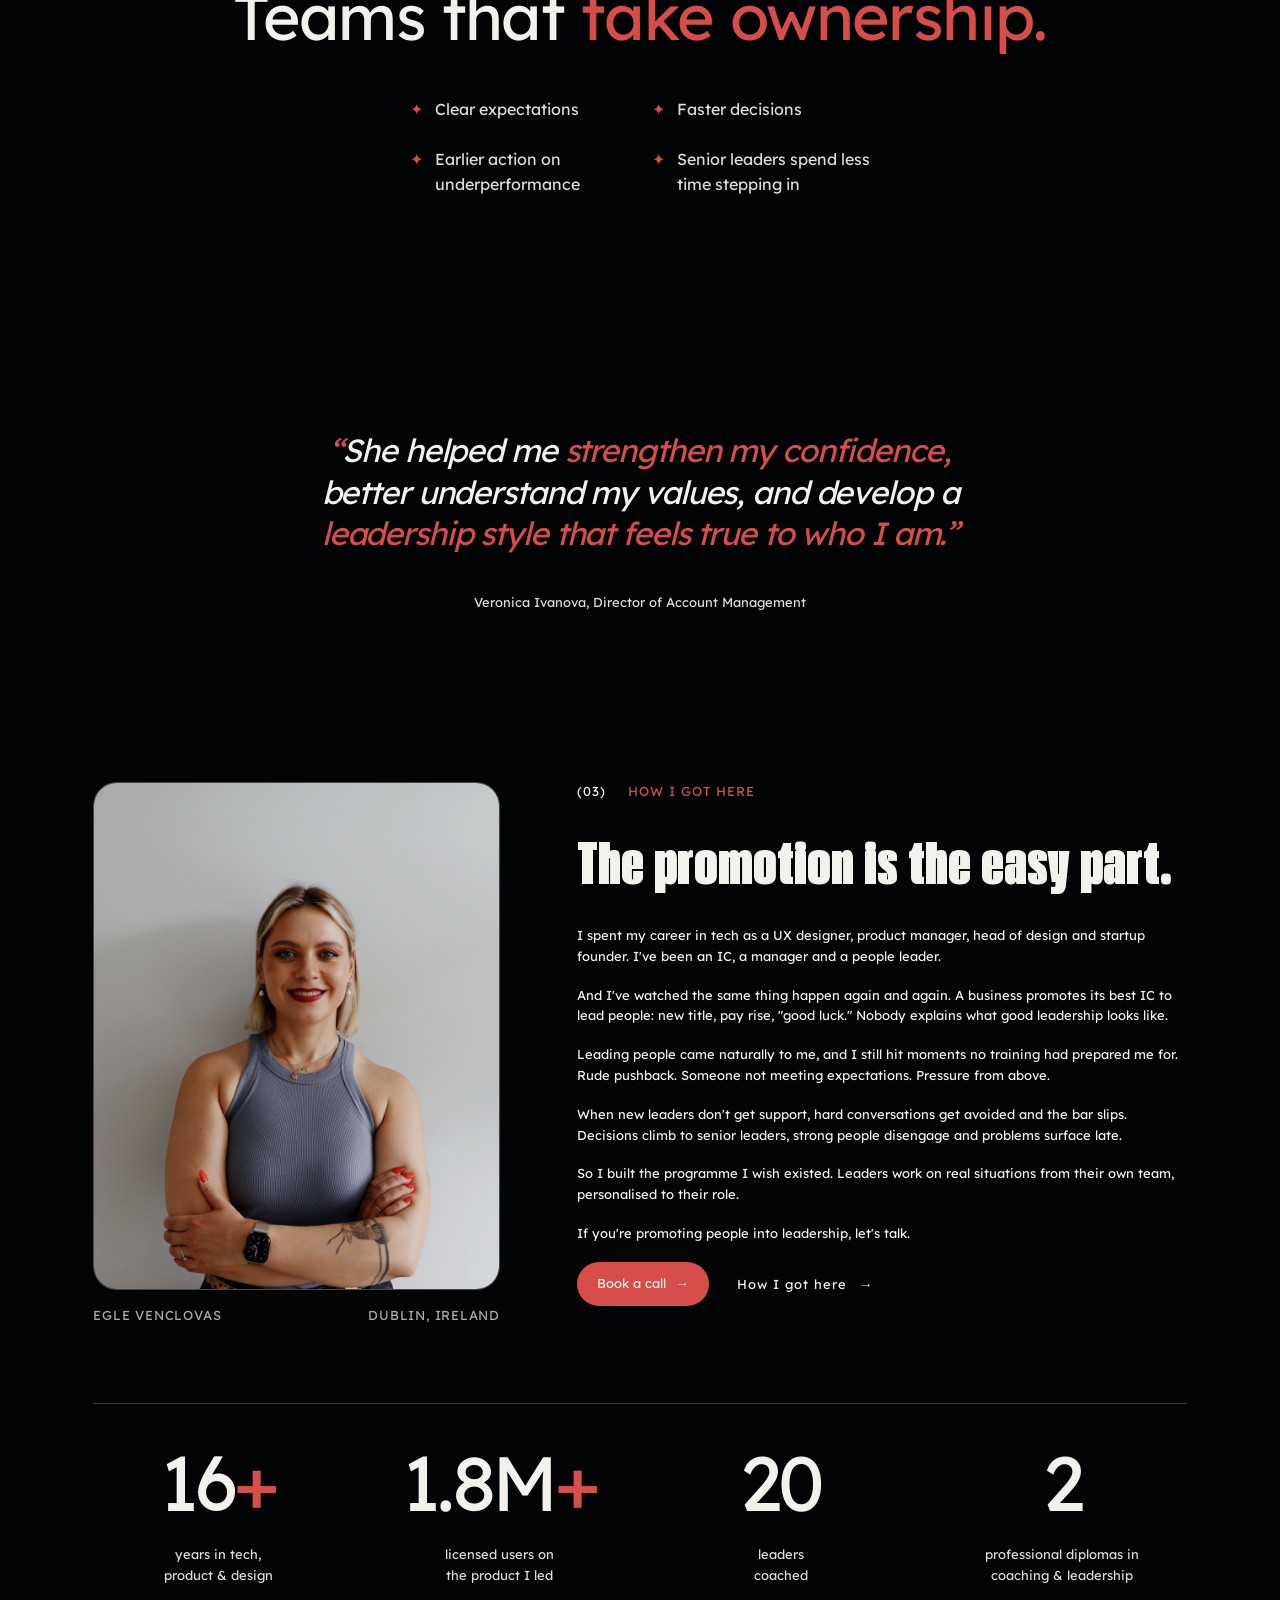
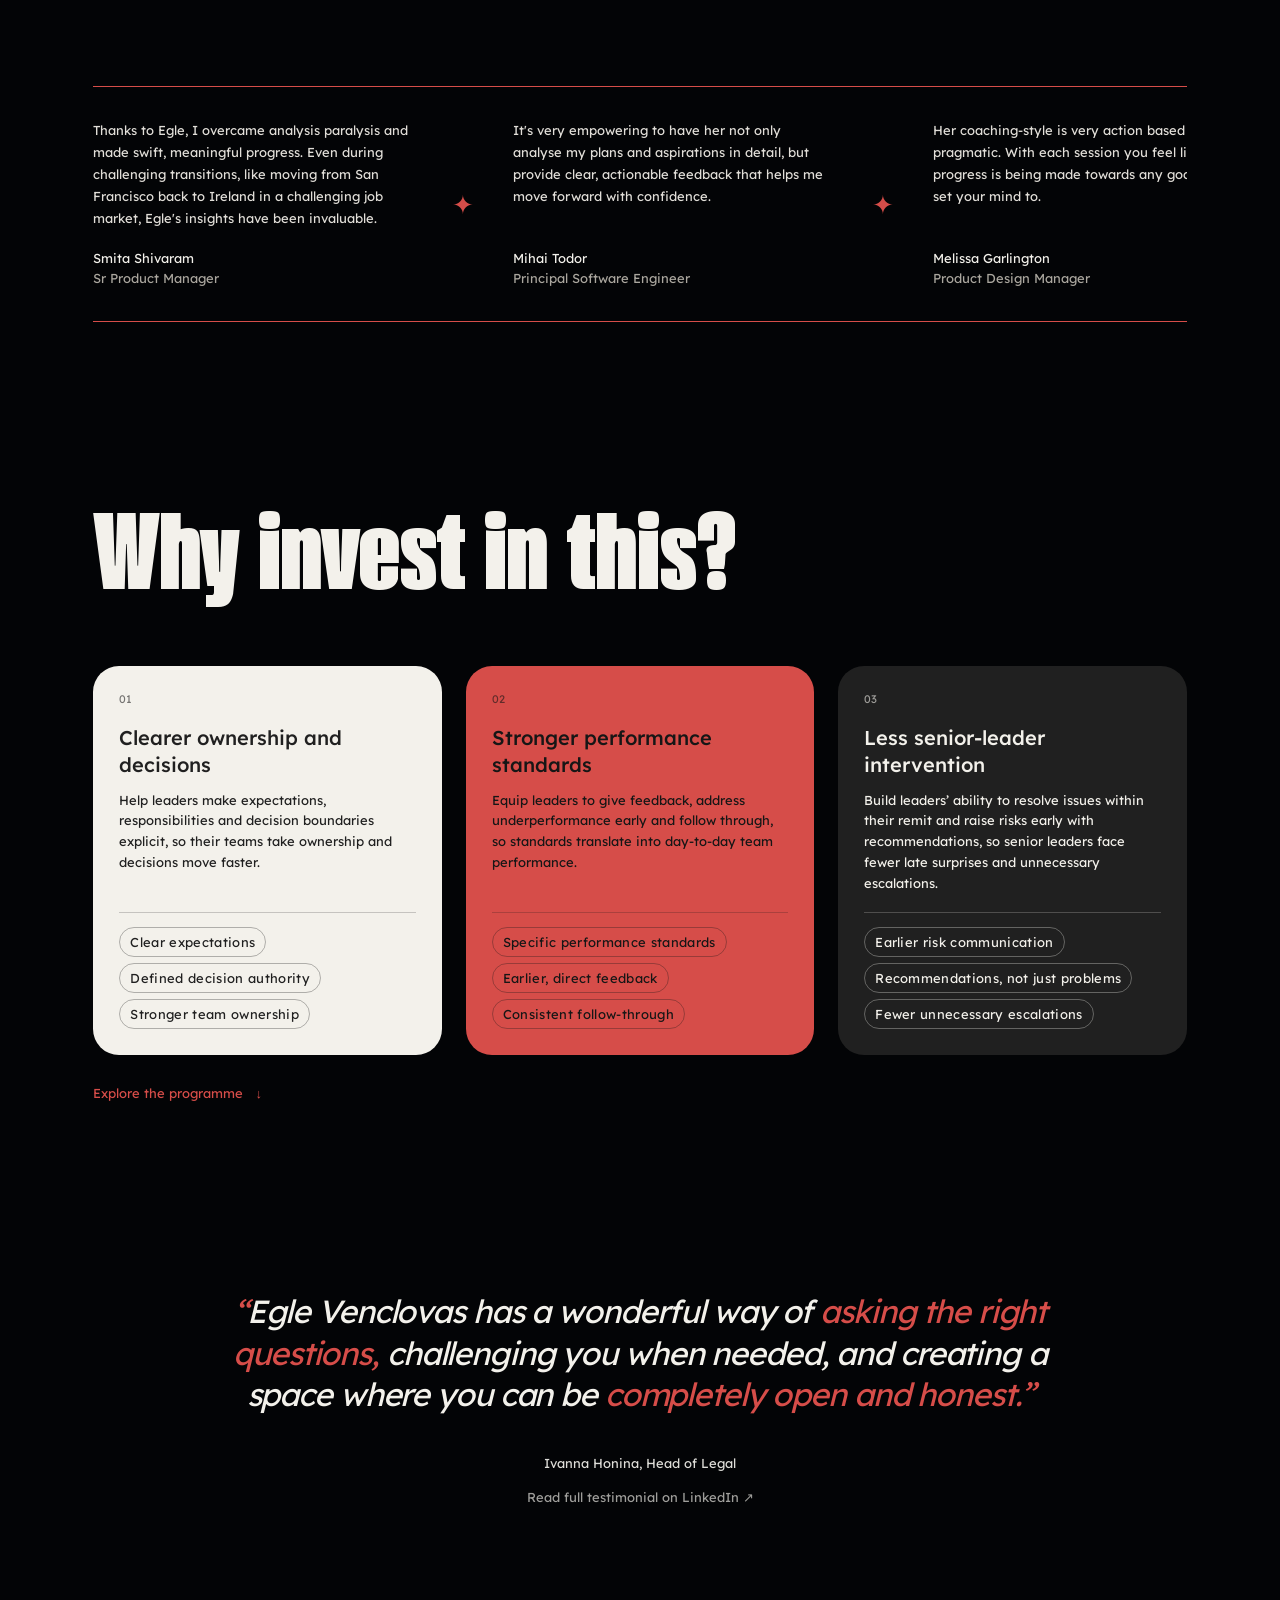
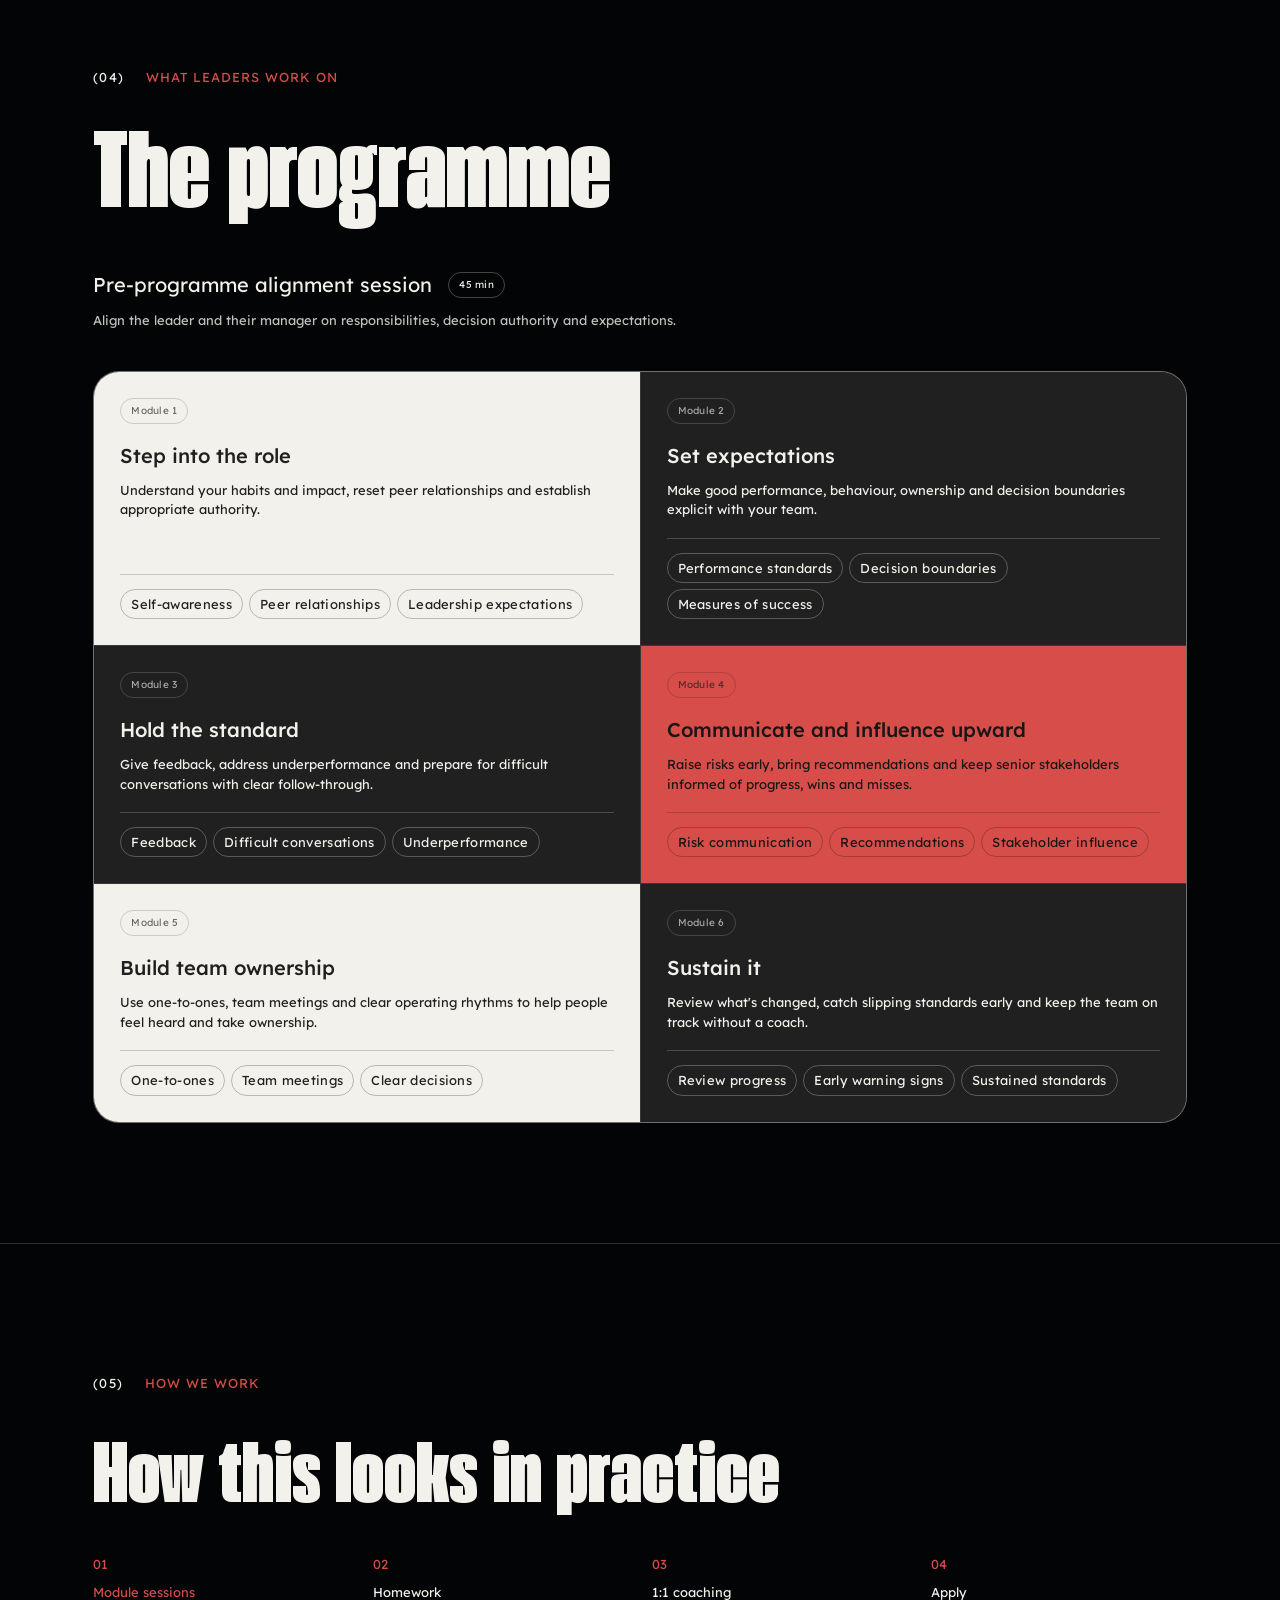
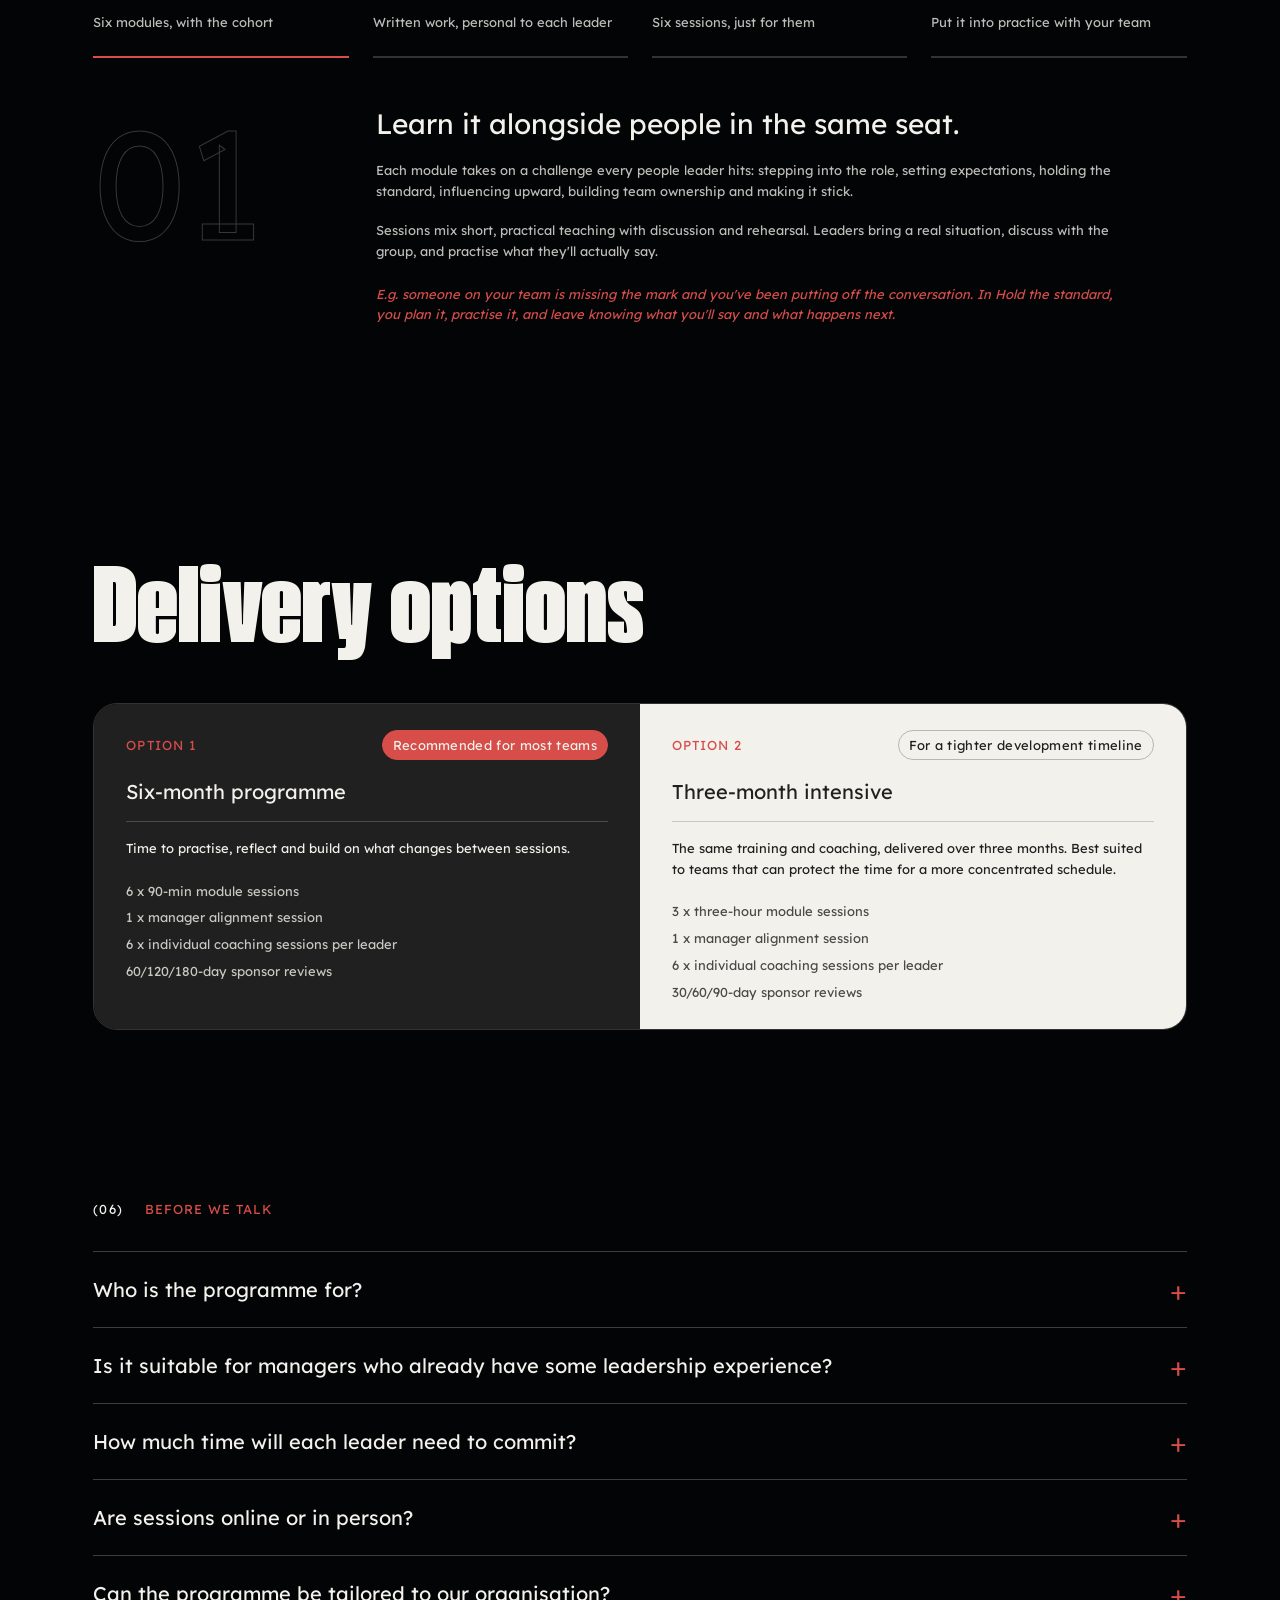
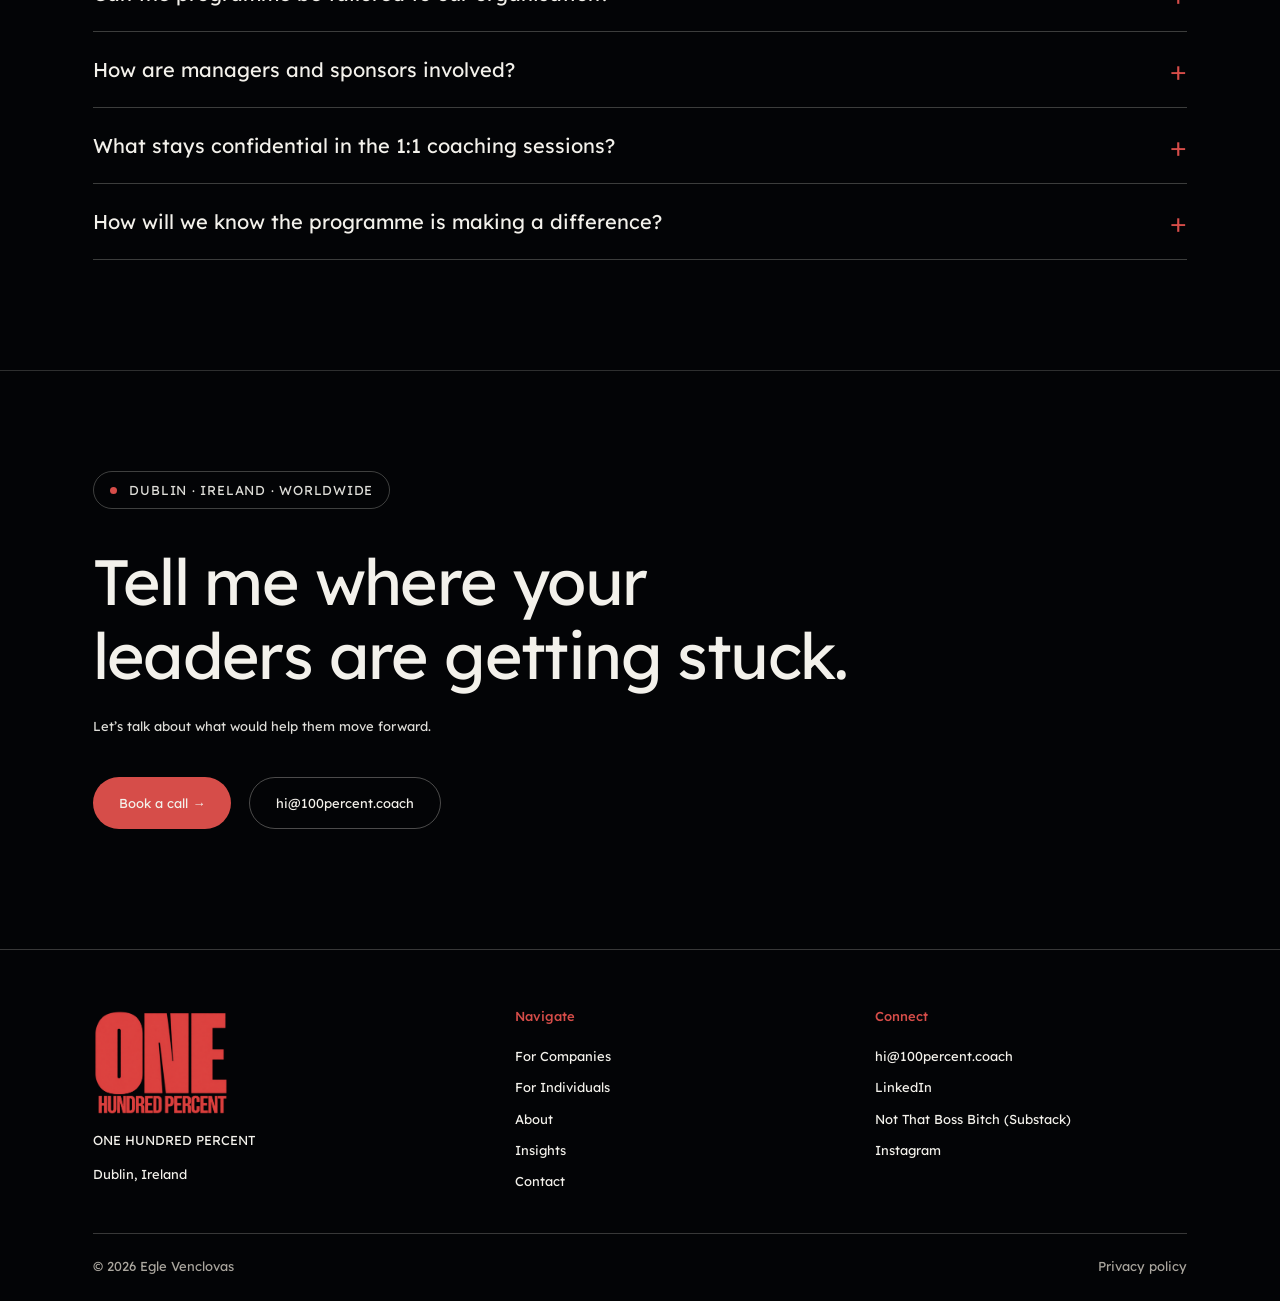
==== commit df62173a: "Publish updated booking links and copy fixes" ====
--- a/companies-page/index.html
+++ b/companies-page/index.html
@@ -22,7 +22,7 @@
         <li><a href="../insights-page/?v=mobile-menu-2">Insights</a></li>
         <li><a href="../contact-page/?v=mobile-menu-2">Contact</a></li>
       </ul>
-      <a class="site-nav__cta" href="https://tidycal.com/100percent/intro-call" target="_blank" rel="noopener noreferrer">
+      <a class="site-nav__cta" href="https://schedule.100percent.coach/intro-call" target="_blank" rel="noopener noreferrer">
         <span>Book a call</span>
         <svg aria-hidden="true" viewBox="0 0 24 24" width="18" height="18"><path d="M5 12h14M13 6l6 6-6 6" fill="none" stroke="currentColor" stroke-width="2"/></svg>
       </a>
@@ -31,7 +31,7 @@
       <canvas class="hero__sky" aria-hidden="true"></canvas>
       <section class="hero" aria-labelledby="hero-title">
         <div class="hero__content">
-          <p class="section-label hero__eyebrow"><span>(01)</span> FOR IRGANISATIONS</p>
+          <p class="section-label hero__eyebrow"><span>(01)</span> FOR ORGANISATIONS</p>
           <h1 id="hero-title">
             <span class="hero__intro hero__intro--compact">FROM STRONG IC TO A CONFIDENT</span>
             <span class="hero__headline">LEADER.</span>
@@ -39,9 +39,9 @@
           <p class="hero__description">A leadership programme for new managers. Group sessions with a cohort, plus 1:1 coaching on their own team, so they delegate, handle difficult conversations and get people to take ownership. Senior leaders stop stepping in.</p>
           <p class="hero__audience">Run as cohorts of three or more. For first-time managers, ICs about to be promoted, and experienced managers who want to lead better.</p>
           <p class="hero__companies">Worked with leaders from: <span>Amazon</span><span class="hero__company-star" aria-hidden="true">✦</span><span>HubSpot</span><span class="hero__company-star" aria-hidden="true">✦</span><span>Udemy</span><span class="hero__company-star" aria-hidden="true">✦</span><span>Barclays</span><span class="hero__company-star" aria-hidden="true">✦</span><span>Preply</span></p>
-          <a class="hero__cta" href="https://tidycal.com/100percent/intro-call" target="_blank" rel="noopener noreferrer">Book a call <span aria-hidden="true">→</span></a>
-        </div>
-        <div class="hero__brand"><img src="assets/brand-logo-transparent.png" alt="ONE HUNDRED PERCENT" width="300" height="240"></div>
+          <a class="hero__cta" href="https://schedule.100percent.coach/intro-call" target="_blank" rel="noopener noreferrer">Book a call <span aria-hidden="true">→</span></a>
+        </div>
+        
       </section>
       <section class="programme-overview" id="programme-overview" aria-label="Programme overview">
         <p class="section-label"><span>(02)</span> At a glance</p>
@@ -88,7 +88,7 @@
           <figcaption class="about-egle__caption" id="about-caption"><span>EGLE VENCLOVAS</span><span>DUBLIN, IRELAND</span></figcaption>
         </figure>
         <div class="about-egle__copy">
-          <p class="section-label"><span>(03)</span> How i got here</p>
+          <p class="section-label"><span>(03)</span> How I got here</p>
         <h2 class="about-egle__headline">The promotion is the easy part.</h2>
           <p>I spent my career in tech as a UX designer, product manager, head of design and startup founder. I&#x27;ve been an IC, a manager and a people leader.</p>
           <p>And I&#x27;ve watched the same thing happen again and again. A business promotes its best IC to lead people: new title, pay rise, &quot;good luck.&quot; Nobody explains what good leadership looks like.</p>
@@ -96,7 +96,7 @@
           <p>When new leaders don&#x27;t get support, hard conversations get avoided and the bar slips. Decisions climb to senior leaders, strong people disengage and problems surface late.</p>
           <p>So I built the programme I wish existed. Leaders work on real situations from their own team, personalised to their role.</p>
           <p>If you&#x27;re promoting people into leadership, let&#x27;s talk.</p>
-          <div class="about-egle__actions"><a class="about-egle__cta" href="https://tidycal.com/100percent/intro-call" target="_blank" rel="noopener noreferrer">Book a call <span aria-hidden="true">→</span></a><a class="about-egle__story-link" href="../about-page/?v=mobile-menu-2">How I got here <span aria-hidden="true">→</span></a></div>
+          <div class="about-egle__actions"><a class="about-egle__cta" href="https://schedule.100percent.coach/intro-call" target="_blank" rel="noopener noreferrer">Book a call <span aria-hidden="true">→</span></a><a class="about-egle__story-link" href="../about-page/?v=mobile-menu-2">How I got here <span aria-hidden="true">→</span></a></div>
         </div>
         <div class="about-egle__experience" id="experience" aria-label="Experience and qualifications">
           <div class="about-egle__stat"><span class="about-egle__stat-number">16<span>+</span></span><span class="about-egle__stat-label">years in tech,<br> product &amp; design</span></div>
@@ -209,7 +209,7 @@
             <button class="practice__tab" id="practice-tab-1" aria-expanded="true" aria-controls="practice-panel-1" type="button"><span class="practice__number">01</span><span class="practice__name">Module sessions</span><span class="practice__description">Six modules, with the cohort</span></button>
             <div class="practice__panel" id="practice-panel-1" role="region" aria-labelledby="practice-tab-1">
               <span class="practice__watermark" aria-hidden="true">01</span>
-              <div><h3>Learn it alongside people in the same seat.</h3><p>Each module takes on a challenge every people leader hits: stepping into the role, setting expectations, holding the standard, influencing upward, building team ownership and making it stick.</p><p>Sessions mix short, practical teaching with discussion and rehearsal. Leaders bring a real situationd, discuss with the group, and practise what they&#x27;ll actually say.</p><p class="practice__scenario"><em>E.g. someone on your team is missing the mark and you&#x27;ve been putting off the conversation. In Hold the standard, you plan it, practise it, and leave knowing what you&#x27;ll say and what happens next.</em></p></div>
+              <div><h3>Learn it alongside people in the same seat.</h3><p>Each module takes on a challenge every people leader hits: stepping into the role, setting expectations, holding the standard, influencing upward, building team ownership and making it stick.</p><p>Sessions mix short, practical teaching with discussion and rehearsal. Leaders bring a real situation, discuss with the group, and practise what they&#x27;ll actually say.</p><p class="practice__scenario"><em>E.g. someone on your team is missing the mark and you&#x27;ve been putting off the conversation. In Hold the standard, you plan it, practise it, and leave knowing what you&#x27;ll say and what happens next.</em></p></div>
             </div>
           </div>
           <div class="practice__step">
@@ -268,7 +268,7 @@
         <h2 id="closing-title">Tell me where your leaders are getting stuck.</h2>
         <p class="closing-contact__description">Let’s talk about what would help them move forward.</p>
         <div class="closing-contact__actions">
-          <a class="closing-contact__booking" href="https://tidycal.com/100percent/intro-call" target="_blank" rel="noopener noreferrer">Book a call →</a>
+          <a class="closing-contact__booking" href="https://schedule.100percent.coach/intro-call" target="_blank" rel="noopener noreferrer">Book a call →</a>
           <a class="closing-contact__email" href="mailto:hi@100percent.coach">hi@100percent.coach</a>
         </div>
       </section>
